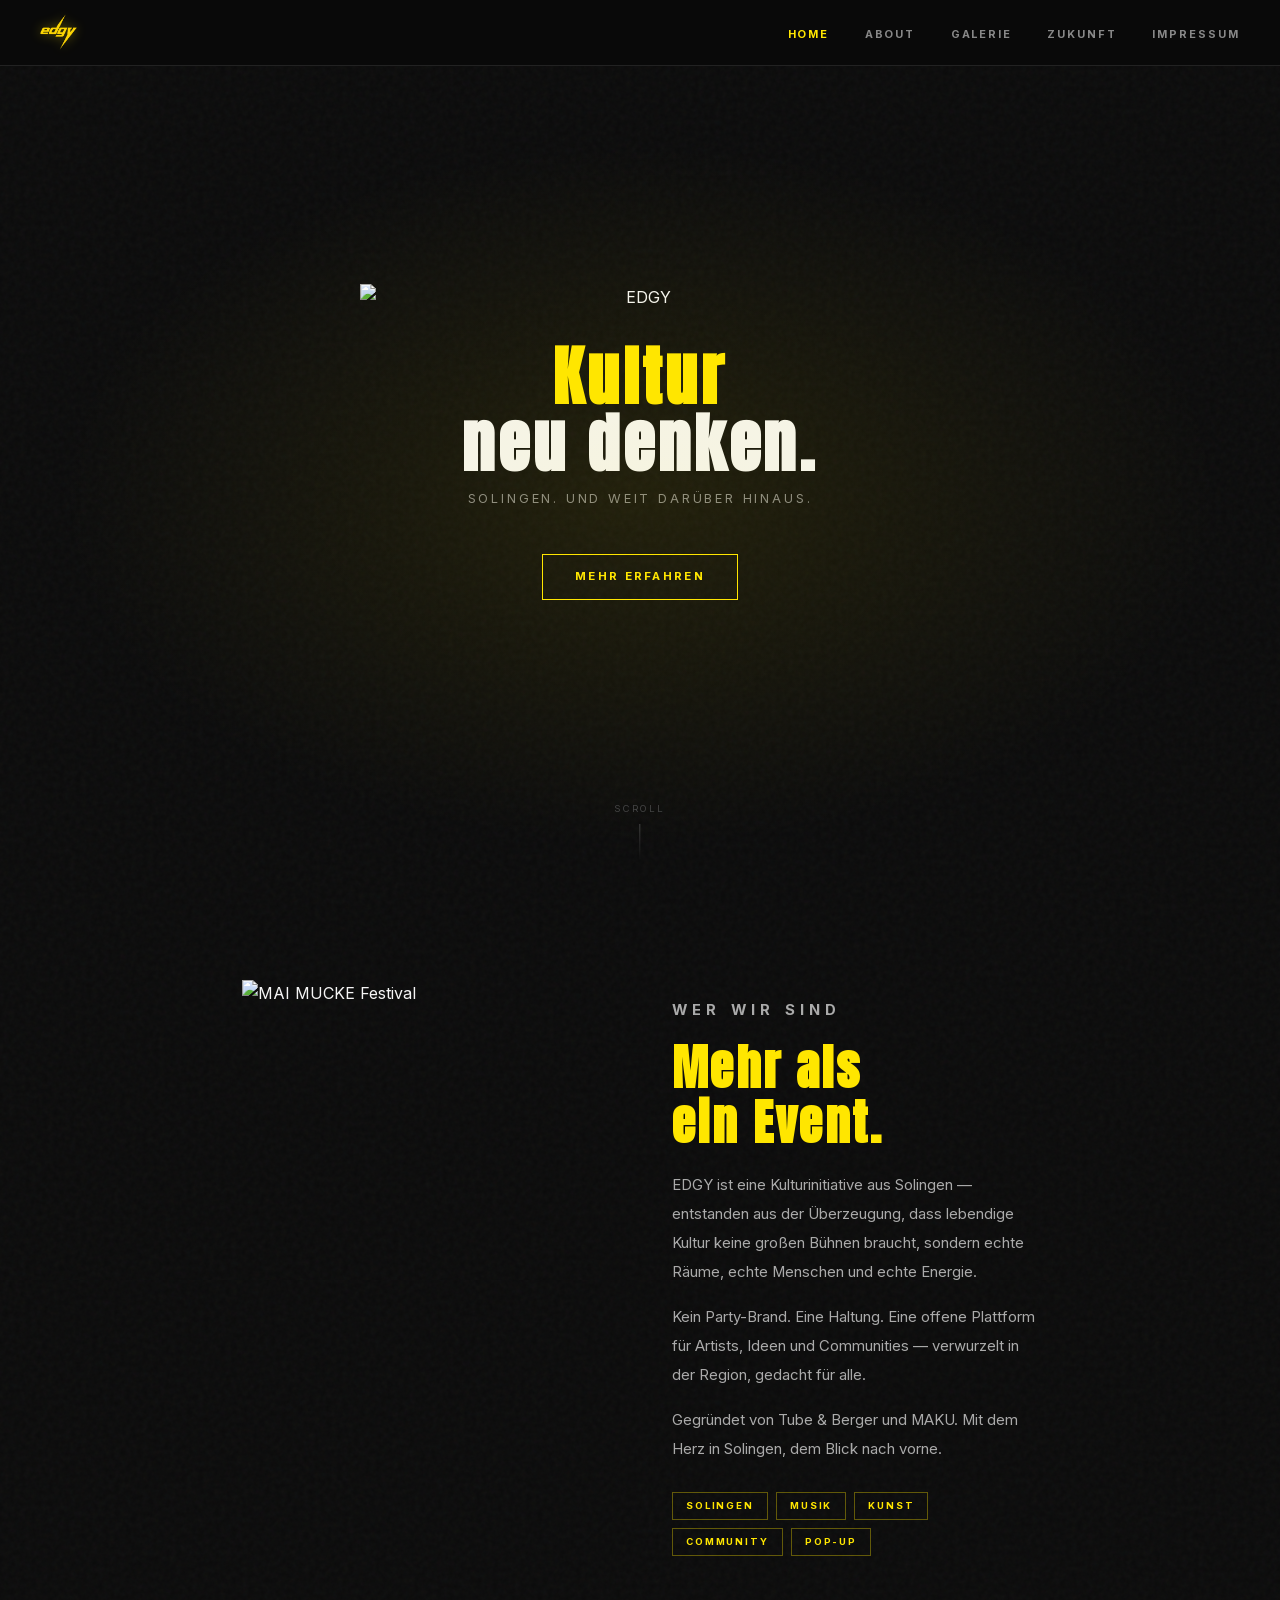
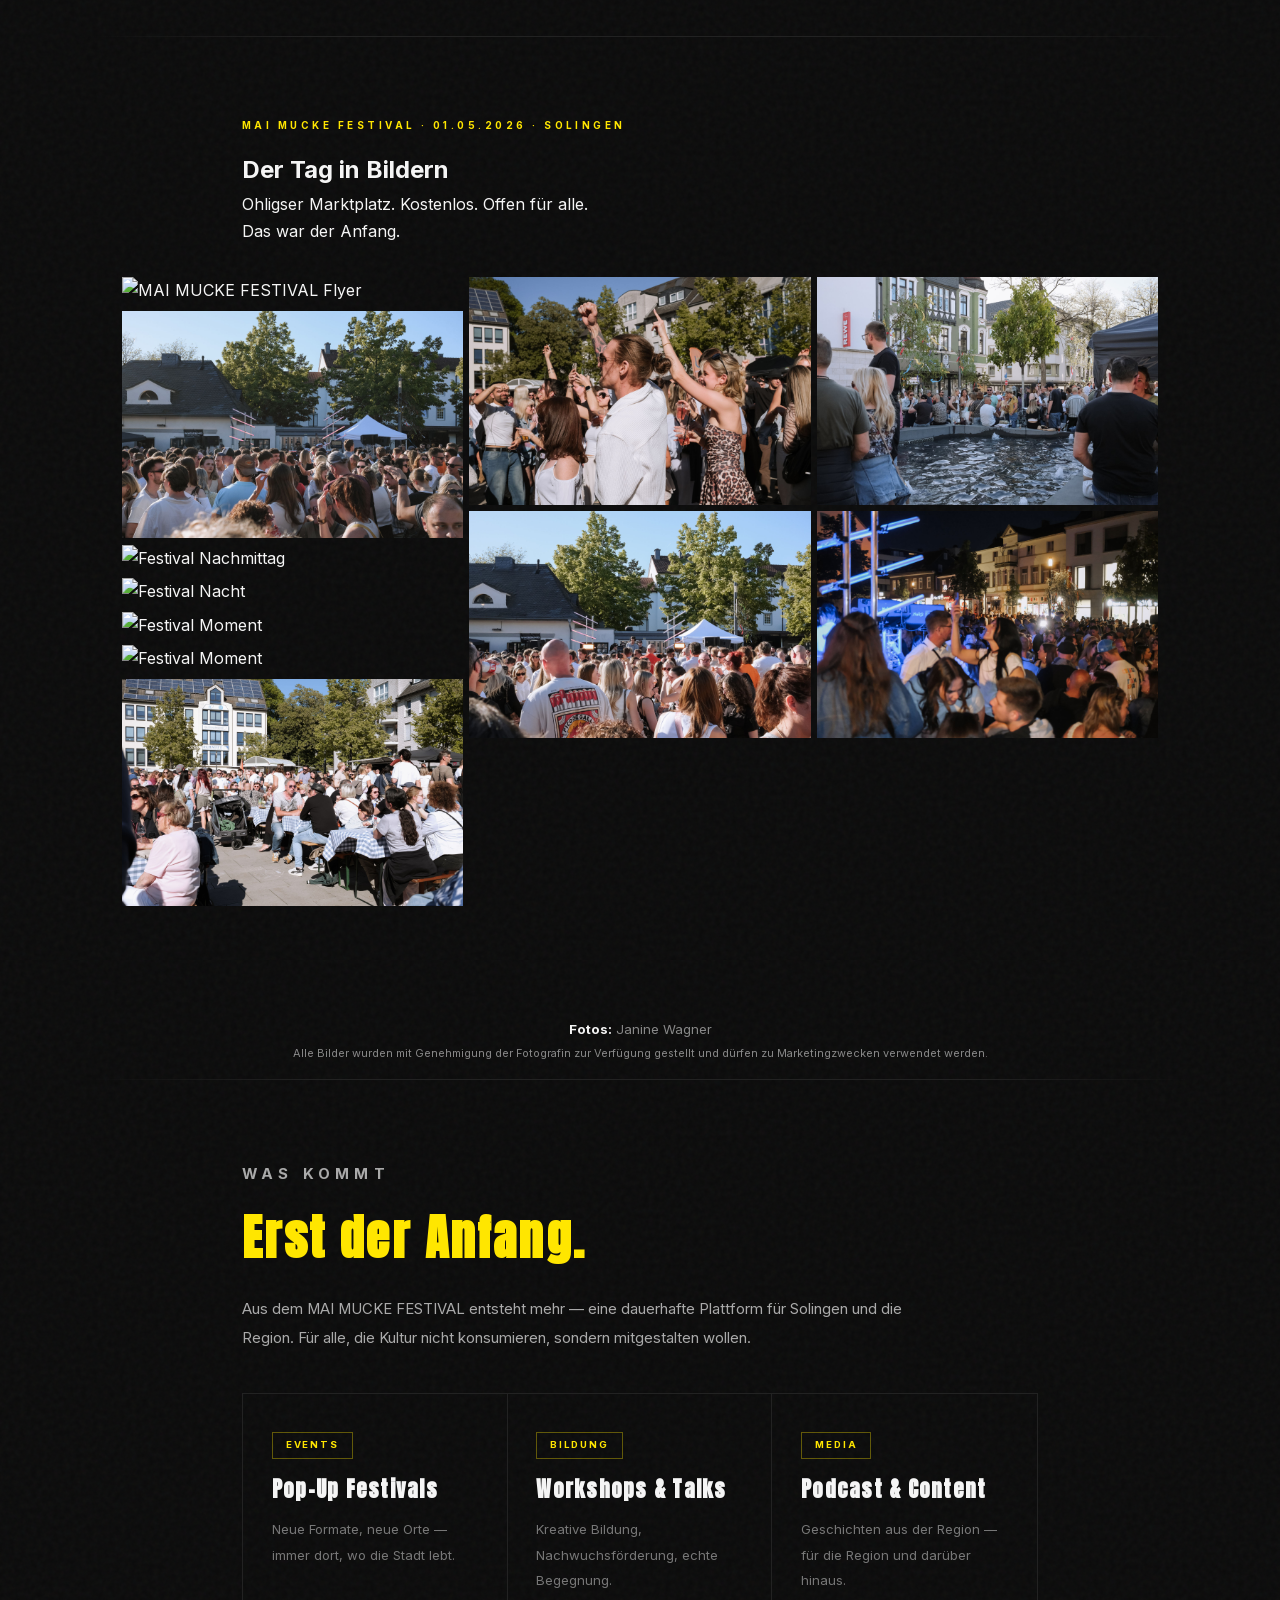
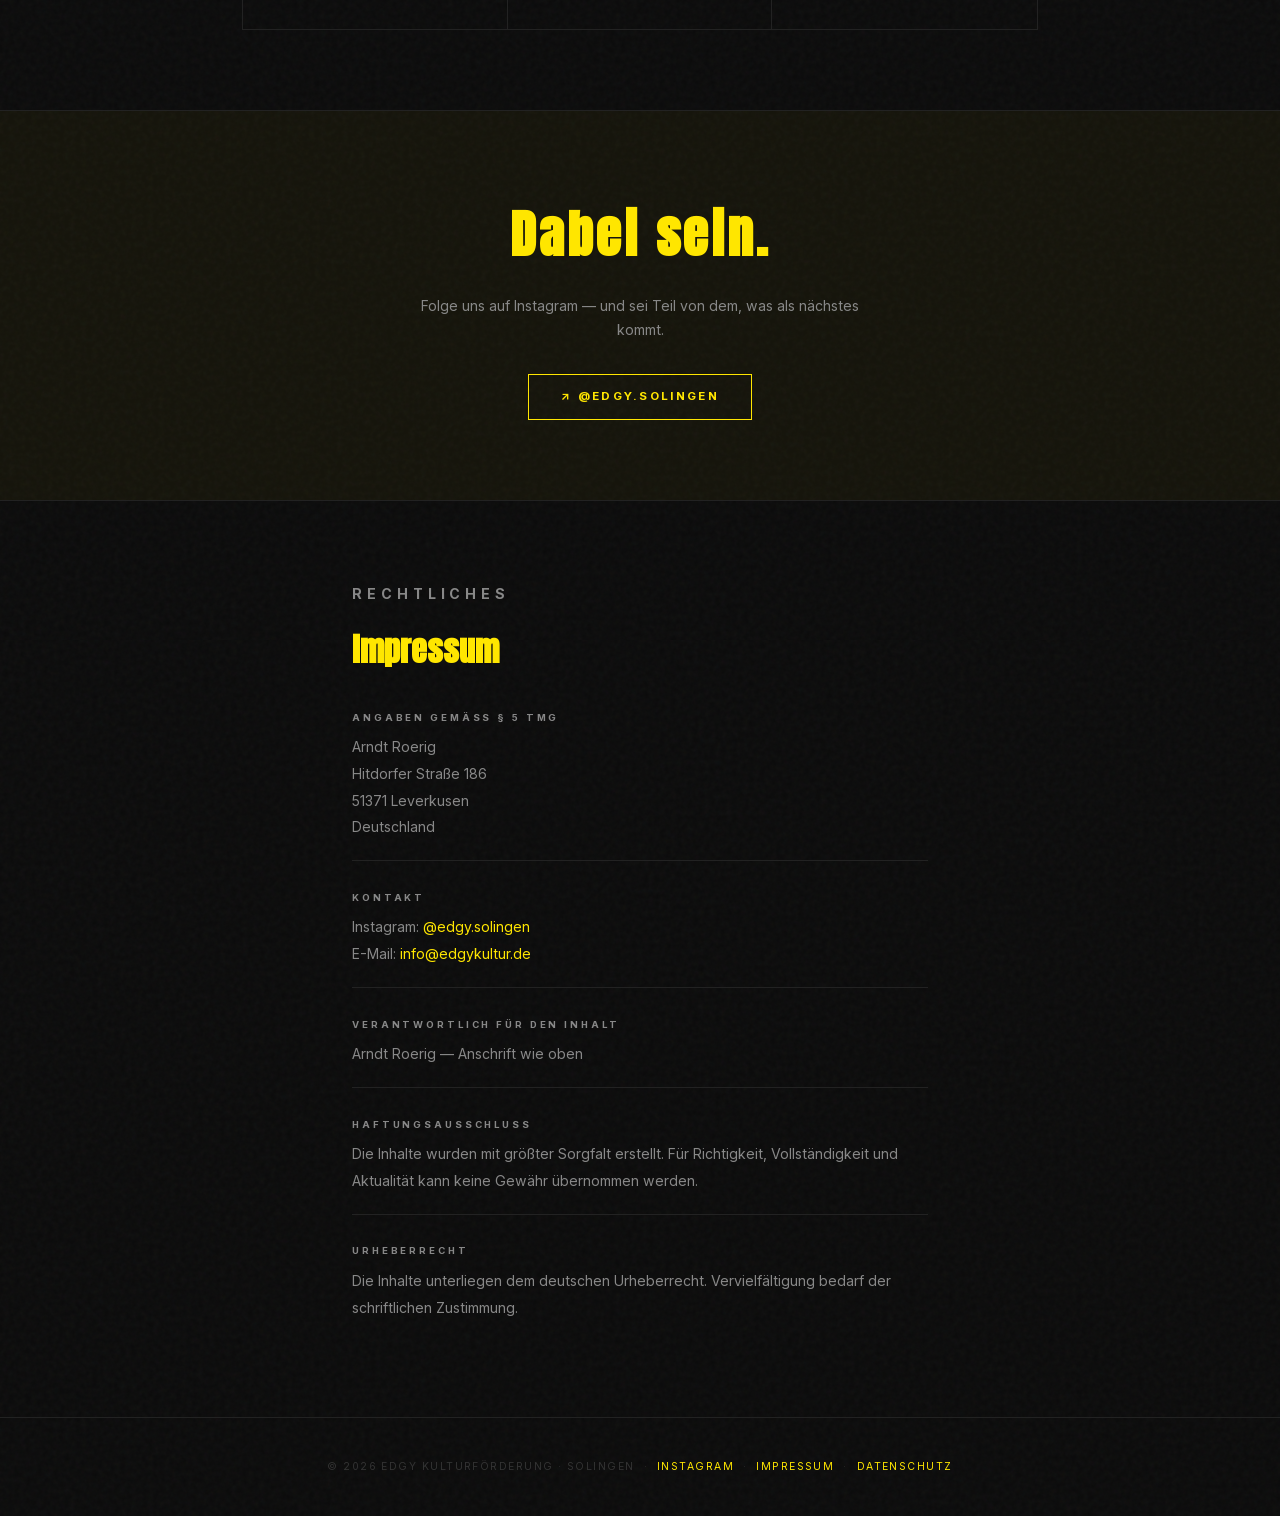
==== index.html @ 0d9eeac9 "Remove duplicate night photo from gallery Co-Authored-By: Claude Sonnet 4.6 <noreply@anthropic.com>" ====
<!DOCTYPE html>
<html lang="de">
<head>
    <meta charset="UTF-8">
    <meta name="viewport" content="width=device-width, initial-scale=1.0">
    <title>EDGY — Kulturförderung Solingen</title>
    <meta property="og:title" content="EDGY — Kulturförderung Solingen">
    <meta property="og:description" content="Eine Kulturinitiative aus Solingen. Musik, Kunst, Community. Gegründet von Tube & Berger und MAKU.">
    <meta property="og:image" content="https://edgykultur.de/img/mm_flyer.png?v=3">
    <meta property="og:image:width" content="1080">
    <meta property="og:image:height" content="1440">
    <meta property="og:url" content="https://edgykultur.de">
    <meta property="og:type" content="website">
    <meta name="twitter:card" content="summary_large_image">
    <meta name="twitter:image" content="https://edgykultur.de/img/mm_flyer.png?v=3">
    <link rel="stylesheet" href="style.css">
    <style>
        /* ─── ONE-PAGE OVERRIDES ─── */
        html { scroll-behavior: smooth; }

        /* Active nav highlight on scroll */
        .nav-links a.active { color: var(--yellow); }

        /* ─── HERO ─── */
        .hero {
            min-height: 100vh;
            display: flex;
            flex-direction: column;
            align-items: center;
            justify-content: center;
            text-align: center;
            padding: 5rem 2rem 6rem;
            position: relative;
            overflow: hidden;
        }
        .hero::before {
            content: '';
            position: absolute;
            inset: 0;
            background: radial-gradient(ellipse 70% 60% at 50% 55%, rgba(255,230,0,0.09) 0%, transparent 65%);
            pointer-events: none;
        }
        .hero-logo {
            width: min(560px, 88vw);
            height: auto;
            display: block;
            margin: 0 auto 2rem;
        }
        .hero-tagline {
            font-family: 'Anton', sans-serif;
            font-size: clamp(2rem, 5.5vw, 4rem);
            letter-spacing: .06em;
            line-height: 1.05;
            color: var(--white);
            margin-bottom: 0.6rem;
        }
        .hero-tagline span { color: var(--yellow); }
        .hero-sub {
            font-size: 0.8rem;
            letter-spacing: .22em;
            text-transform: uppercase;
            color: var(--gray);
            margin-bottom: 2.8rem;
        }
        .hero-scroll {
            position: absolute;
            bottom: 2.5rem;
            left: 50%;
            transform: translateX(-50%);
            display: flex;
            flex-direction: column;
            align-items: center;
            gap: 0.4rem;
            font-size: 0.6rem;
            letter-spacing: .25em;
            text-transform: uppercase;
            color: #444;
            text-decoration: none;
        }
        .hero-scroll::after {
            content: '';
            display: block;
            width: 1px;
            height: 36px;
            background: linear-gradient(to bottom, #444, transparent);
            animation: scrollline 2s ease-in-out infinite;
        }
        @keyframes scrollline {
            0%, 100% { opacity: 0.3; transform: scaleY(1); }
            50% { opacity: 1; transform: scaleY(1.15); }
        }

        /* ─── ABOUT ─── */
        .about-grid {
            display: grid;
            grid-template-columns: 1fr 1fr;
            gap: 4rem;
            align-items: start;
        }
        .about-img {
            width: 100%;
            aspect-ratio: 4/5;
            object-fit: cover;
            display: block;
        }
        .about-text { padding-top: 1rem; }
        .about-text h2 { margin-bottom: 1.2rem; }
        .about-text p { margin-bottom: 1rem; }
        .tag-row {
            display: flex;
            flex-wrap: wrap;
            gap: 0.5rem;
            margin-top: 1.8rem;
        }
        .tag {
            font-size: 0.6rem;
            font-weight: 700;
            letter-spacing: .2em;
            text-transform: uppercase;
            color: var(--yellow);
            border: 1px solid rgba(255,230,0,0.35);
            padding: 0.3rem 0.8rem;
        }

        /* ─── GALLERY ─── */
        #galerie { padding-top: 1rem; }
        .gallery-intro {
            max-width: 860px;
            margin: 0 auto;
            padding: 4rem 2rem 2rem;
        }
        .gallery-grid {
            columns: 3;
            column-gap: 0.4rem;
            padding: 0 2rem 5rem;
            max-width: 1100px;
            margin: 0 auto;
        }
        .gallery-grid img {
            width: 100%;
            display: block;
            margin-bottom: 0.4rem;
            break-inside: avoid;
            transition: opacity .3s;
        }
        .gallery-grid img:hover { opacity: 0.82; }
        .gallery-credit {
            text-align: center;
            padding: 2rem 2rem 1rem;
            max-width: 1100px;
            margin: 0 auto;
            font-size: 0.82rem;
            color: #888;
        }
        .gallery-credit strong { color: var(--white); }

        /* ─── ZUKUNFT ─── */
        .future-grid {
            display: grid;
            grid-template-columns: repeat(3, 1fr);
            gap: 0;
            border: 1px solid var(--divider);
            margin-top: 2.5rem;
        }
        .future-card {
            padding: 2.2rem 1.8rem;
            border-right: 1px solid var(--divider);
        }
        .future-card:last-child { border-right: none; }
        .future-card .tag { margin-bottom: 0.8rem; display: inline-block; }
        .future-card h3 {
            font-family: 'Anton', sans-serif;
            font-size: 1.3rem;
            letter-spacing: .06em;
            color: var(--white);
            margin-bottom: 0.6rem;
        }
        .future-card p { font-size: 0.82rem; color: #777; margin: 0; }

        /* ─── CTA STRIP ─── */
        .cta-strip {
            text-align: center;
            padding: 5rem 2rem;
            background: rgba(255,230,0,0.04);
            border-top: 1px solid var(--divider);
            border-bottom: 1px solid var(--divider);
        }
        .cta-strip h2 {
            font-family: 'Anton', sans-serif;
            font-size: clamp(1.8rem, 4vw, 3.2rem);
            color: var(--yellow);
            letter-spacing: .06em;
            margin-bottom: 1rem;
        }
        .cta-strip p {
            font-size: 0.88rem;
            color: var(--gray);
            margin-bottom: 2rem;
            max-width: 480px;
            margin-left: auto;
            margin-right: auto;
        }

        /* ─── IMPRESSUM SECTION ─── */
        #impressum { scroll-margin-top: 70px; }
        .impressum-inner {
            max-width: 640px;
            margin: 0 auto;
            padding: 5rem 2rem 6rem;
        }
        .impressum-inner h2 {
            font-family: 'Anton', sans-serif;
            font-size: 2rem;
            color: var(--yellow);
            margin-bottom: 2rem;
        }
        .impressum-inner h3 {
            font-size: 0.6rem;
            font-weight: 700;
            letter-spacing: .3em;
            text-transform: uppercase;
            color: var(--gray);
            margin-top: 1.8rem;
            margin-bottom: 0.5rem;
        }
        .impressum-inner p,
        .impressum-inner address {
            font-size: 0.88rem;
            color: #888;
            line-height: 1.9;
            font-style: normal;
        }
        .impressum-inner a { color: var(--yellow); text-decoration: none; }
        .impressum-inner hr { border: none; border-top: 1px solid var(--divider); margin: 1.2rem 0; }

        /* ─── RESPONSIVE ─── */
        @media (max-width: 768px) {
            .about-grid { grid-template-columns: 1fr; gap: 2rem; }
            .about-img { aspect-ratio: 16/9; }
            .future-grid { grid-template-columns: 1fr; }
            .future-card { border-right: none; border-bottom: 1px solid var(--divider); }
            .future-card:last-child { border-bottom: none; }
            .gallery-grid { columns: 2; padding: 0 1.2rem 3rem; }
        }
        @media (max-width: 480px) {
            .gallery-grid { columns: 1; }
            .hero-tagline { font-size: 1.9rem; }
        }

        /* scroll-margin for anchors below fixed nav */
        #home, #about, #galerie, #zukunft { scroll-margin-top: 70px; }
    </style>
</head>
<body>

<!-- ─── NAV ─── -->
<nav>
    <a href="#home" class="nav-logo">
        <img src="img/edgy_nav_logo.png" alt="EDGY">
    </a>
    <ul class="nav-links">
        <li><a href="#home" class="active">Home</a></li>
        <li><a href="#about">About</a></li>
        <li><a href="#galerie">Galerie</a></li>
        <li><a href="#zukunft">Zukunft</a></li>
        <li><a href="#impressum">Impressum</a></li>
    </ul>
</nav>

<!-- ─── HOME ─── -->
<section id="home" class="hero">
    <img src="img/edgyheaderlogo.png" alt="EDGY" class="hero-logo">
    <h1 class="hero-tagline"><span>Kultur</span><br>neu denken.</h1>
    <p class="hero-sub">Solingen. Und weit darüber hinaus.</p>
    <a href="#about" class="btn">Mehr erfahren</a>
    <a href="#about" class="hero-scroll">Scroll</a>
</section>

<!-- ─── ABOUT ─── -->
<section id="about">
    <div class="section">
        <div class="about-grid">
            <img src="img/mm_dj_stage.jpg" alt="MAI MUCKE Festival" class="about-img">
            <div class="about-text">
                <p class="section-label">Wer wir sind</p>
                <h2>Mehr als<br>ein Event.</h2>
                <p>EDGY ist eine Kulturinitiative aus Solingen — entstanden aus der Überzeugung, dass lebendige Kultur keine großen Bühnen braucht, sondern echte Räume, echte Menschen und echte Energie.</p>
                <p>Kein Party-Brand. Eine Haltung. Eine offene Plattform für Artists, Ideen und Communities — verwurzelt in der Region, gedacht für alle.</p>
                <p>Gegründet von Tube &amp; Berger und MAKU. Mit dem Herz in Solingen, dem Blick nach vorne.</p>
                <div class="tag-row">
                    <span class="tag">Solingen</span>
                    <span class="tag">Musik</span>
                    <span class="tag">Kunst</span>
                    <span class="tag">Community</span>
                    <span class="tag">Pop-Up</span>
                </div>
            </div>
        </div>
    </div>
</section>

<div class="divider"></div>

<!-- ─── GALERIE ─── -->
<section id="galerie">
    <div class="gallery-intro">
        <p class="section-label">MAI MUCKE FESTIVAL · 01.05.2026 · Solingen</p>
        <h2>Der Tag in Bildern</h2>
        <p>Ohligser Marktplatz. Kostenlos. Offen für alle.<br>Das war der Anfang.</p>
    </div>

    <div class="gallery-grid">
        <img src="img/mm_flyer.png?v=3" alt="MAI MUCKE FESTIVAL Flyer">
        <img src="img/mm_crowd_day1.png" alt="Crowd am Tag">
        <img src="img/mm_crowd_day2.jpg" alt="Festival Nachmittag">
        <img src="img/mm_crowd_night2.jpg" alt="Festival Nacht">
        <img src="img/mm_p5.jpg" alt="Festival Moment">
        <img src="img/mm_p6.jpg" alt="Festival Moment">
        <img src="img/mm_p7.jpg" alt="Festival Moment">
        <img src="img/mm_p8.jpg" alt="Festival Moment">
        <img src="img/mm_p9.jpg" alt="Festival Moment">
        <img src="img/mm_p10.jpg" alt="Festival Moment">
        <img src="img/mm_p12.jpg" alt="Festival Moment">
    </div>

    <div class="gallery-credit">
        <p><strong>Fotos:</strong> Janine Wagner<br>
        <small>Alle Bilder wurden mit Genehmigung der Fotografin zur Verfügung gestellt und dürfen zu Marketingzwecken verwendet werden.</small></p>
    </div>
</section>

<div class="divider"></div>

<!-- ─── ZUKUNFT ─── -->
<section id="zukunft">
    <div class="section">
        <p class="section-label">Was kommt</p>
        <h2>Erst der Anfang.</h2>
        <p>Aus dem MAI MUCKE FESTIVAL entsteht mehr — eine dauerhafte Plattform für Solingen und die Region. Für alle, die Kultur nicht konsumieren, sondern mitgestalten wollen.</p>

        <div class="future-grid">
            <div class="future-card">
                <span class="tag">Events</span>
                <h3>Pop-Up Festivals</h3>
                <p>Neue Formate, neue Orte — immer dort, wo die Stadt lebt.</p>
            </div>
            <div class="future-card">
                <span class="tag">Bildung</span>
                <h3>Workshops &amp; Talks</h3>
                <p>Kreative Bildung, Nachwuchsförderung, echte Begegnung.</p>
            </div>
            <div class="future-card">
                <span class="tag">Media</span>
                <h3>Podcast &amp; Content</h3>
                <p>Geschichten aus der Region — für die Region und darüber hinaus.</p>
            </div>
        </div>
    </div>
</section>

<!-- ─── CTA ─── -->
<div class="cta-strip">
    <h2>Dabei sein.</h2>
    <p>Folge uns auf Instagram — und sei Teil von dem, was als nächstes kommt.</p>
    <a href="https://www.instagram.com/edgy.solingen" target="_blank" rel="noopener" class="btn">↗ @edgy.solingen</a>
</div>

<!-- ─── IMPRESSUM ─── -->
<section id="impressum">
    <div class="impressum-inner">
        <p class="section-label">Rechtliches</p>
        <h2>Impressum</h2>

        <h3>Angaben gemäß § 5 TMG</h3>
        <address>Arndt Roerig<br>Hitdorfer Straße 186<br>51371 Leverkusen<br>Deutschland</address>
        <hr>
        <h3>Kontakt</h3>
        <p>Instagram: <a href="https://instagram.com/edgy.solingen" target="_blank" rel="noopener">@edgy.solingen</a><br>
        E-Mail: <a href="mailto:info@edgykultur.de">info@edgykultur.de</a></p>
        <hr>
        <h3>Verantwortlich für den Inhalt</h3>
        <p>Arndt Roerig — Anschrift wie oben</p>
        <hr>
        <h3>Haftungsausschluss</h3>
        <p>Die Inhalte wurden mit größter Sorgfalt erstellt. Für Richtigkeit, Vollständigkeit und Aktualität kann keine Gewähr übernommen werden.</p>
        <hr>
        <h3>Urheberrecht</h3>
        <p>Die Inhalte unterliegen dem deutschen Urheberrecht. Vervielfältigung bedarf der schriftlichen Zustimmung.</p>
    </div>
</section>

<!-- ─── FOOTER ─── -->
<footer>
    © 2026 EDGY Kulturförderung · Solingen &nbsp;·&nbsp;
    <a href="https://www.instagram.com/edgy.solingen" target="_blank" rel="noopener">Instagram</a>
    &nbsp;·&nbsp;
    <a href="#impressum">Impressum</a>
    &nbsp;·&nbsp;
    <a href="datenschutz.html">Datenschutz</a>
</footer>

<!-- ─── SCROLL SPY ─── -->
<script>
const sections = document.querySelectorAll('section[id]');
const navLinks = document.querySelectorAll('.nav-links a');
const observer = new IntersectionObserver(entries => {
    entries.forEach(e => {
        if (e.isIntersecting) {
            navLinks.forEach(a => a.classList.remove('active'));
            const link = document.querySelector(`.nav-links a[href="#${e.target.id}"]`);
            if (link) link.classList.add('active');
        }
    });
}, { threshold: 0.3 });
sections.forEach(s => observer.observe(s));
</script>

</body>
</html>
<!-- Deployed: Mon May  4 03:20:29 CEST 2026 -->
---- style.css ----
@font-face { font-family: 'Anton'; font-style: normal; font-weight: 400; font-display: swap; src: url('fonts/Anton-Regular.woff2') format('woff2'); }
@font-face { font-family: 'Inter'; font-style: normal; font-weight: 400 700; font-display: swap; src: url('fonts/Inter-Variable.woff2') format('woff2'); }

:root {
    --black: #0A0A0A;
    --yellow: #FFE600;
    --gray: #888;
    --divider: #222;
    --white: #F5F5F5;
}

* { margin: 0; padding: 0; box-sizing: border-box; }
html { scroll-behavior: smooth; }

body {
    background-color: var(--black);
    background-image:
        url("data:image/svg+xml,%3Csvg viewBox='0 0 256 256' xmlns='http://www.w3.org/2000/svg'%3E%3Cfilter id='noise'%3E%3CfeTurbulence type='fractalNoise' baseFrequency='0.9' numOctaves='4' stitchTiles='stitch'/%3E%3C/filter%3E%3Crect width='100%25' height='100%25' filter='url(%23noise)' opacity='0.04'/%3E%3C/svg%3E");
    color: var(--white);
    font-family: 'Inter', sans-serif;
    line-height: 1.7;
}

/* ─── NAV ─── */
nav {
    position: fixed;
    top: 0; width: 100%; z-index: 100;
    display: flex;
    justify-content: space-between;
    align-items: center;
    padding: 0.9rem 2.5rem;
    background: rgba(10,10,10,0.96);
    backdrop-filter: blur(20px);
    border-bottom: 1px solid var(--divider);
}

.nav-logo img {
    height: 36px;
    width: auto;
    display: block;
    filter: drop-shadow(0 0 6px rgba(255,230,0,0.4));
}

.nav-links {
    display: flex;
    gap: 2.2rem;
    list-style: none;
}

.nav-links a {
    font-size: 0.68rem;
    font-weight: 700;
    letter-spacing: .18em;
    text-transform: uppercase;
    color: var(--gray);
    text-decoration: none;
    transition: color .2s;
}
.nav-links a:hover,
.nav-links a.active { color: var(--yellow); }

/* ─── PAGE WRAPPER ─── */
main { padding-top: 70px; }

/* ─── HERO ─── */
.hero {
    min-height: 90vh;
    display: flex;
    flex-direction: column;
    align-items: center;
    justify-content: center;
    text-align: center;
    padding: 4rem 2rem 5rem;
    position: relative;
    overflow: hidden;
}

.hero::before {
    content: '';
    position: absolute;
    inset: 0;
    background: radial-gradient(ellipse 60% 50% at 50% 50%, rgba(255,230,0,0.07) 0%, transparent 70%);
    pointer-events: none;
}

.hero-logo {
    width: min(520px, 85vw);
    height: auto;
    display: block;
    margin: 0 auto 2.5rem;
}

.hero-tagline {
    font-family: 'Anton', sans-serif;
    font-size: clamp(2.2rem, 6vw, 4.5rem);
    letter-spacing: .04em;
    line-height: 1.05;
    color: var(--white);
    margin-bottom: 0.5rem;
}
.hero-tagline span { color: var(--yellow); }

.hero-sub {
    font-size: 0.85rem;
    letter-spacing: .2em;
    text-transform: uppercase;
    color: var(--gray);
    margin-bottom: 2.5rem;
}

.btn {
    display: inline-block;
    padding: 0.75rem 2rem;
    border: 1.5px solid var(--yellow);
    color: var(--yellow);
    font-size: 0.72rem;
    font-weight: 700;
    letter-spacing: .2em;
    text-transform: uppercase;
    text-decoration: none;
    transition: background .2s, color .2s;
}
.btn:hover { background: var(--yellow); color: var(--black); }

/* ─── PILLARS ─── */
.pillars {
    display: grid;
    grid-template-columns: repeat(3, 1fr);
    gap: 0;
    border-top: 1px solid var(--divider);
    border-bottom: 1px solid var(--divider);
    max-width: 900px;
    margin: 0 auto;
}
.pillar {
    padding: 2.5rem 2rem;
    border-right: 1px solid var(--divider);
    text-align: left;
}
.pillar:last-child { border-right: none; }
.pillar-num {
    font-size: 0.6rem;
    letter-spacing: .3em;
    color: var(--yellow);
    font-weight: 700;
    text-transform: uppercase;
    margin-bottom: 0.5rem;
}
.pillar h3 {
    font-family: 'Anton', sans-serif;
    font-size: 1.2rem;
    letter-spacing: .1em;
    color: var(--white);
}

/* ─── SECTION ─── */
.section {
    max-width: 860px;
    margin: 0 auto;
    padding: 5rem 2rem;
}

.section-label {
    font-size: 0.62rem;
    font-weight: 700;
    letter-spacing: .35em;
    text-transform: uppercase;
    color: var(--yellow);
    margin-bottom: 1rem;
}

.section h2 {
    font-family: 'Anton', sans-serif;
    font-size: clamp(1.8rem, 4vw, 3rem);
    letter-spacing: .05em;
    color: var(--yellow);
    line-height: 1.15;
    margin-bottom: 1.8rem;
}

.section p {
    font-size: 0.93rem;
    color: #aaa;
    line-height: 1.95;
    margin-bottom: 1.4rem;
    max-width: 680px;
}

/* ─── DIVIDER ─── */
.divider {
    height: 1px;
    background: linear-gradient(to right, transparent, var(--divider) 20%, var(--divider) 80%, transparent);
    max-width: 1100px;
    margin: 0 auto;
}

/* ─── GALLERY GRID ─── */
.gallery-grid {
    columns: 3;
    column-gap: 0.5rem;
    padding: 0 2rem 5rem;
    max-width: 1100px;
    margin: 0 auto;
}
.gallery-grid img {
    width: 100%;
    display: block;
    margin-bottom: 0.5rem;
    break-inside: avoid;
    transition: opacity .3s;
}
.gallery-grid img:hover { opacity: 0.85; }

/* ─── PARTNER LOGOS ─── */
.partners {
    display: flex;
    gap: 2rem;
    align-items: center;
    flex-wrap: wrap;
    margin-top: 2rem;
}

/* ─── FOOTER ─── */
footer {
    text-align: center;
    padding: 2.5rem 2rem;
    font-size: 0.65rem;
    color: #333;
    border-top: 1px solid var(--divider);
    letter-spacing: .14em;
    text-transform: uppercase;
}
footer a { color: var(--yellow); text-decoration: none; }

/* ─── IMPRESSUM ─── */
.impressum-wrap {
    max-width: 640px;
    margin: 0 auto;
    padding: 4rem 2rem 6rem;
}
.impressum-wrap h2 {
    font-family: 'Anton', sans-serif;
    font-size: 2rem;
    color: var(--yellow);
    margin-bottom: 2rem;
}
.impressum-wrap h3 {
    font-size: 0.62rem;
    font-weight: 700;
    letter-spacing: .3em;
    text-transform: uppercase;
    color: var(--gray);
    margin-top: 2rem;
    margin-bottom: 0.6rem;
}
.impressum-wrap p, .impressum-wrap address {
    font-size: 0.9rem;
    color: #999;
    line-height: 1.9;
    font-style: normal;
}
.impressum-wrap a { color: var(--yellow); text-decoration: none; }
hr { border: none; border-top: 1px solid var(--divider); margin: 1.5rem 0; }

/* ─── RESPONSIVE ─── */
@media (max-width: 768px) {
    nav { padding: 0.85rem 1.5rem; }
    .nav-links { gap: 1.2rem; }
    .nav-links a { font-size: 0.62rem; letter-spacing: .1em; }
    .nav-logo img { height: 28px; }

    .hero { min-height: 80vh; padding: 3rem 1.5rem 4rem; }
    .hero-logo { width: min(300px, 80vw); }

    .pillars { grid-template-columns: 1fr; }
    .pillar { border-right: none; border-bottom: 1px solid var(--divider); padding: 1.8rem 1.5rem; }
    .pillar:last-child { border-bottom: none; }

    .section { padding: 3.5rem 1.5rem; }

    .gallery-grid { columns: 2; padding: 0 1.5rem 3rem; }
}

@media (max-width: 480px) {
    .nav-links { gap: 0.8rem; }
    .hero-tagline { font-size: 2rem; }
    .gallery-grid { columns: 1; }
}
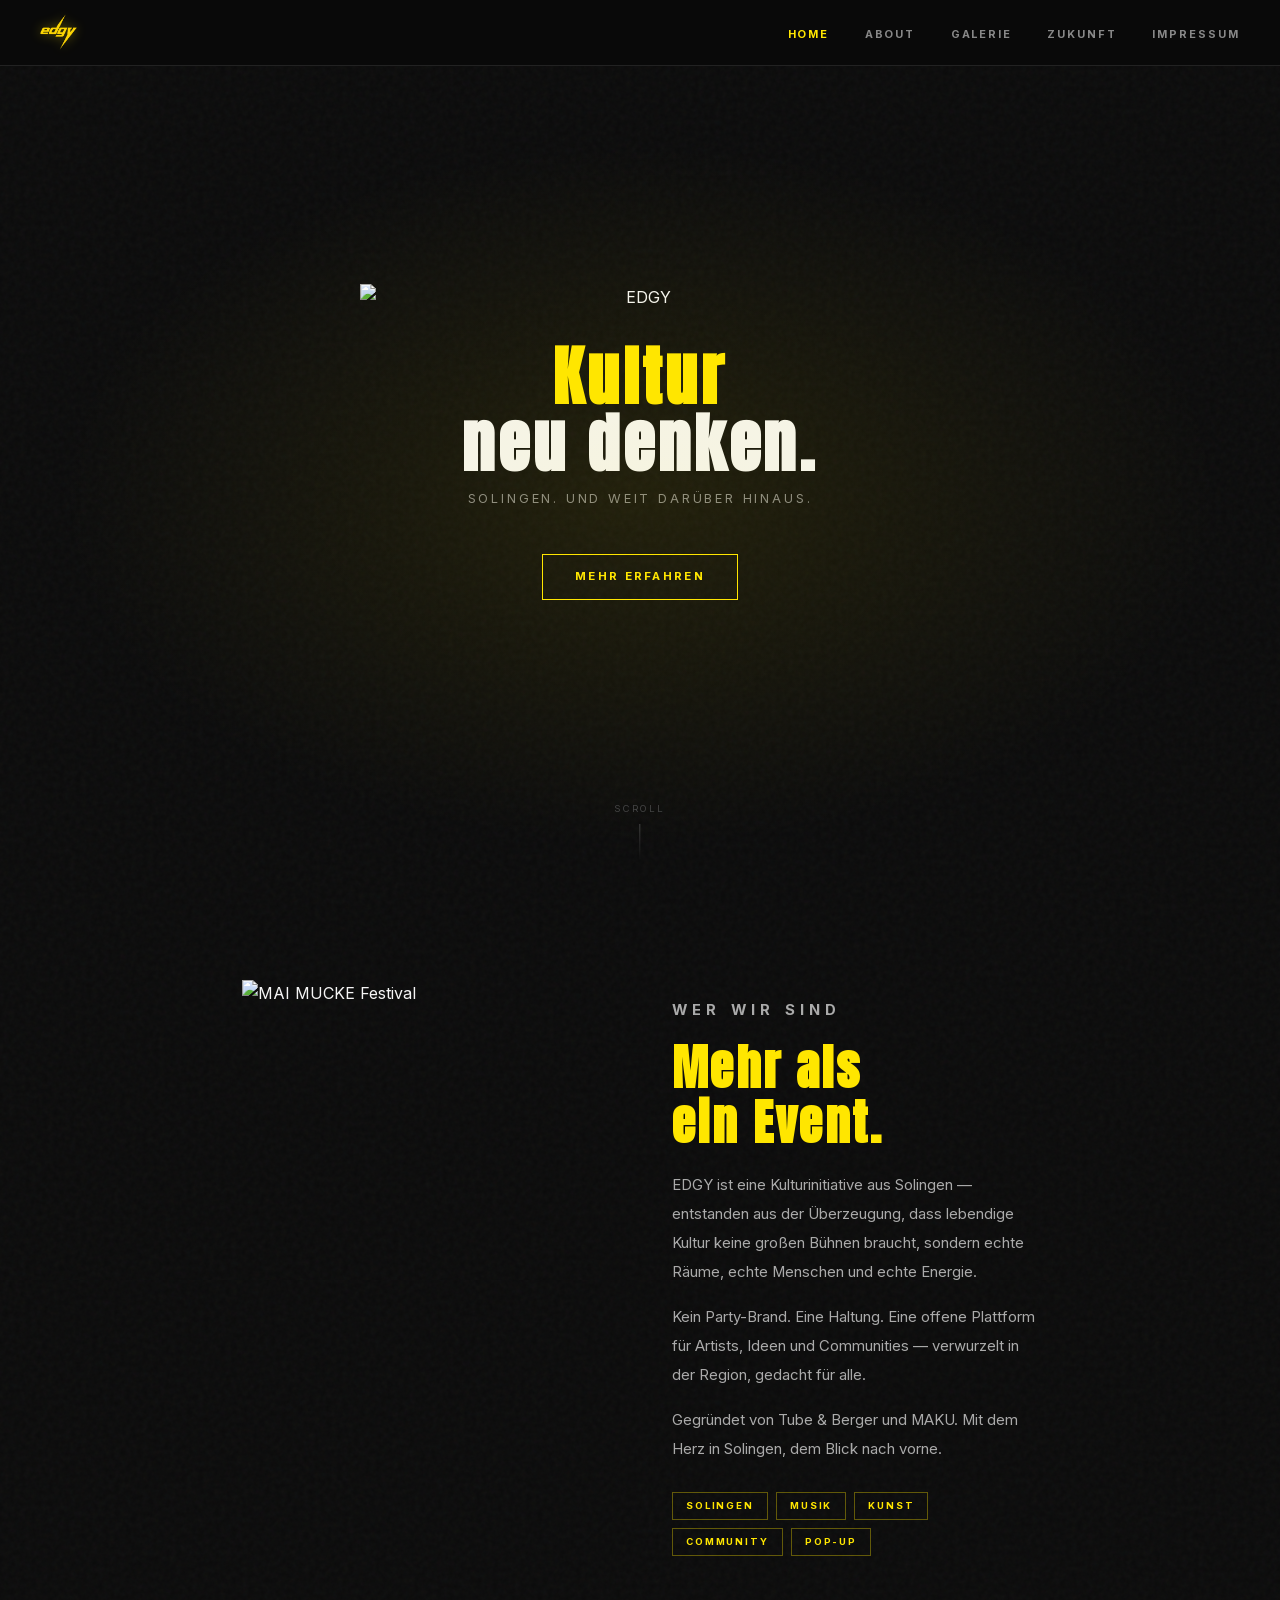
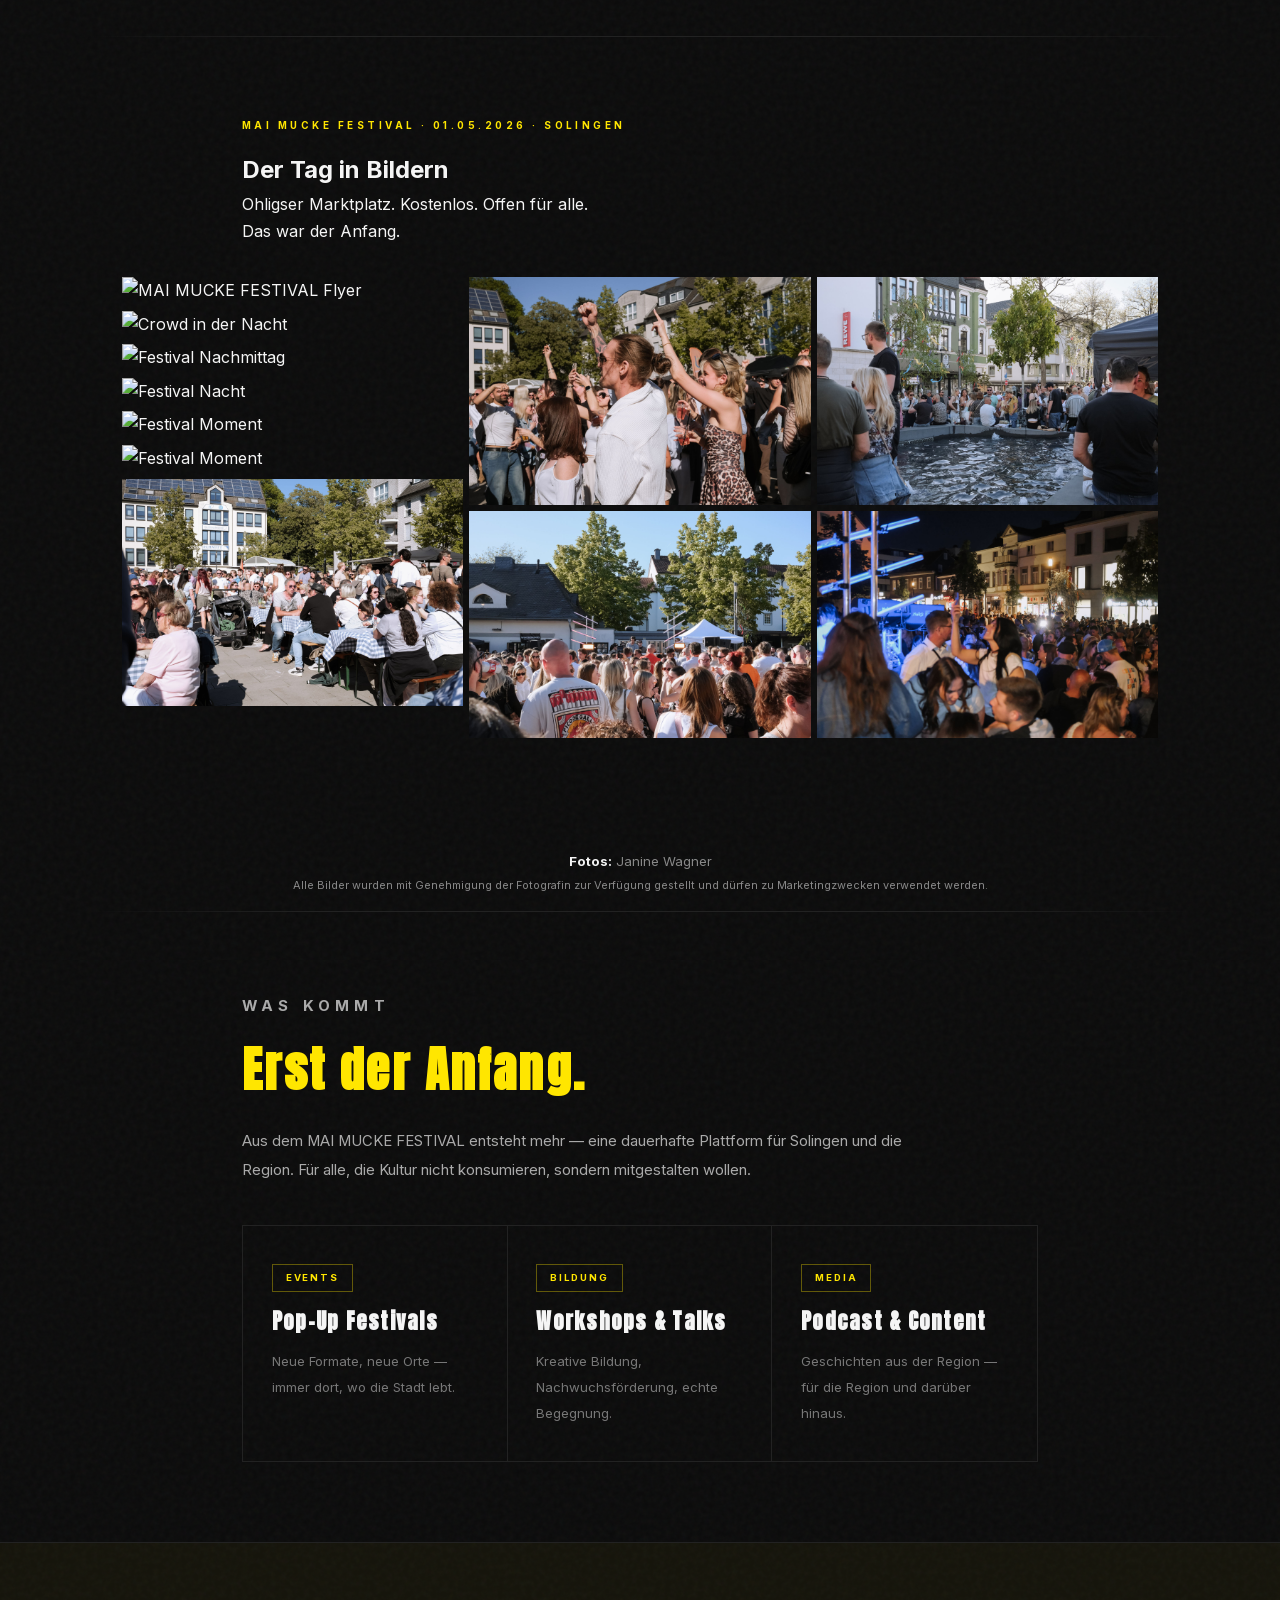
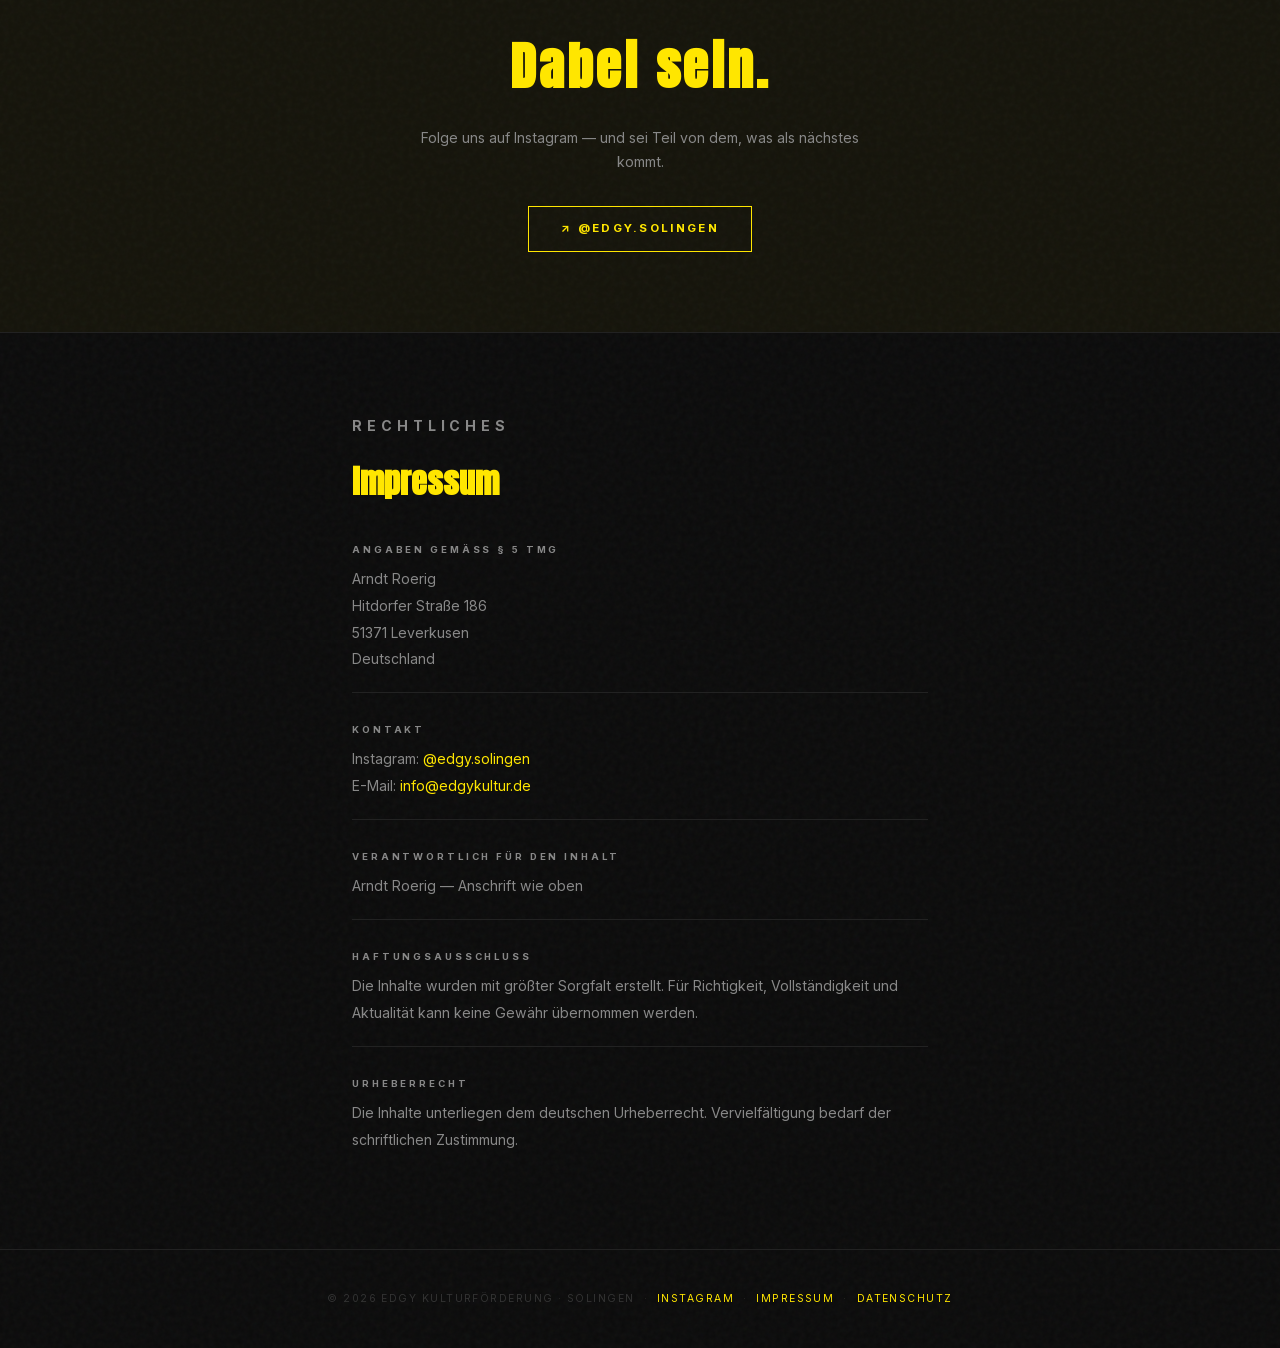
==== commit 5bf62ac4: "Fix gallery: remove duplicate blue LED night photo, restore correct image Co-Authored-By: Claude Son" ====
--- a/index.html
+++ b/index.html
@@ -311,7 +311,7 @@
 
     <div class="gallery-grid">
         <img src="img/mm_flyer.png?v=3" alt="MAI MUCKE FESTIVAL Flyer">
-        <img src="img/mm_crowd_day1.png" alt="Crowd am Tag">
+        <img src="img/mm_crowd_night1.jpg" alt="Crowd in der Nacht">
         <img src="img/mm_crowd_day2.jpg" alt="Festival Nachmittag">
         <img src="img/mm_crowd_night2.jpg" alt="Festival Nacht">
         <img src="img/mm_p5.jpg" alt="Festival Moment">
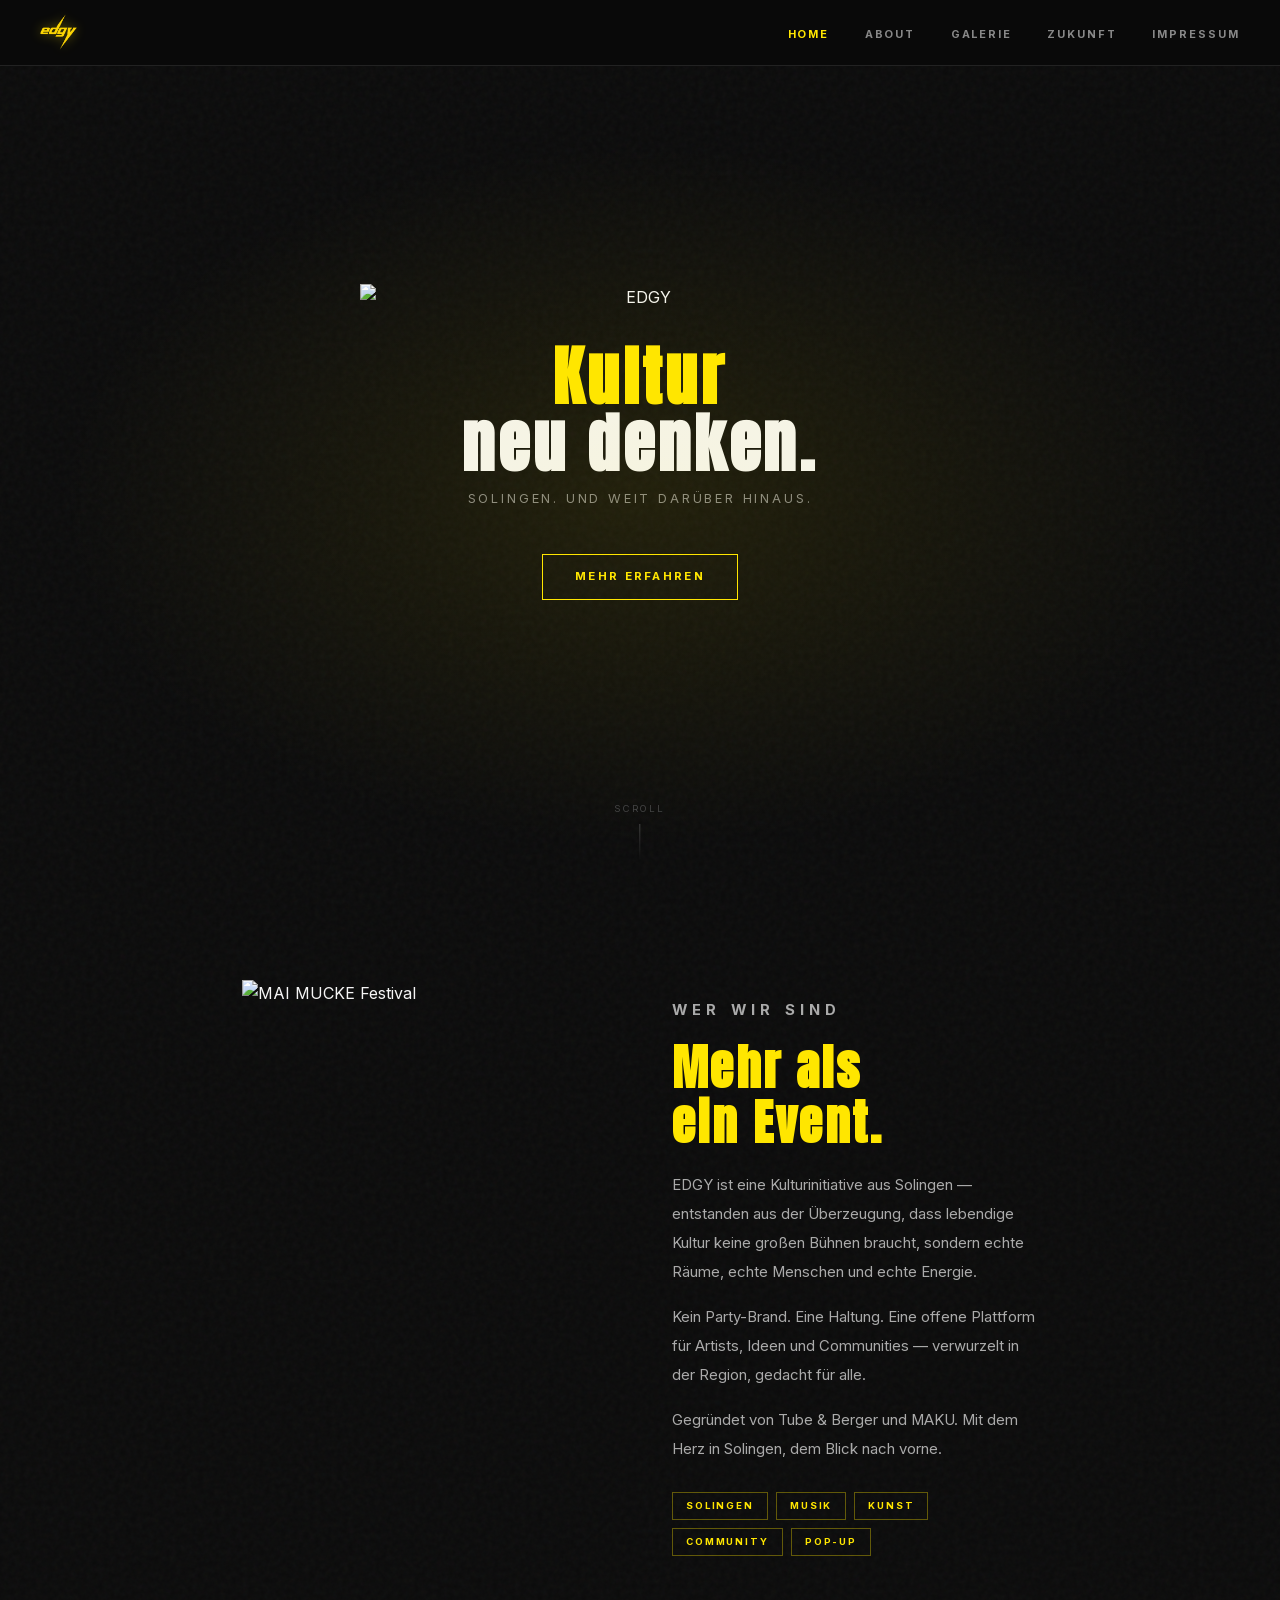
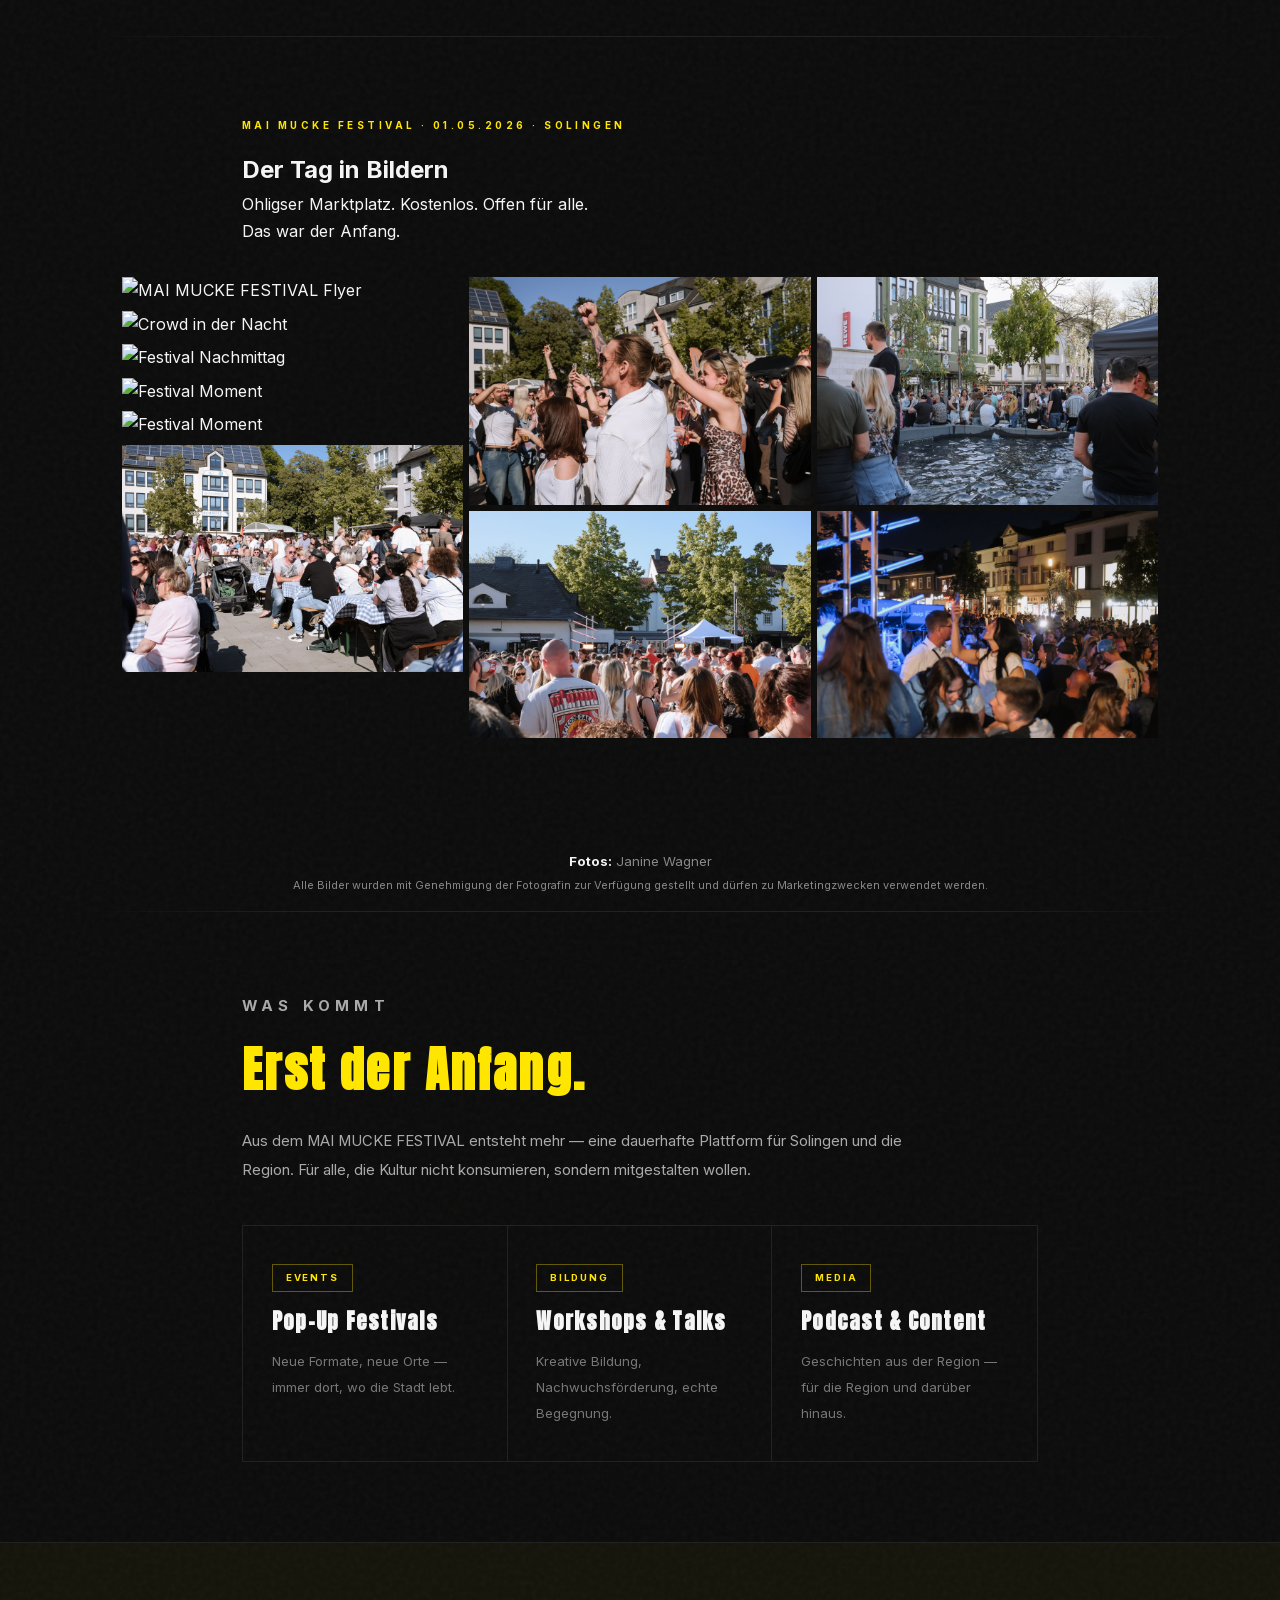
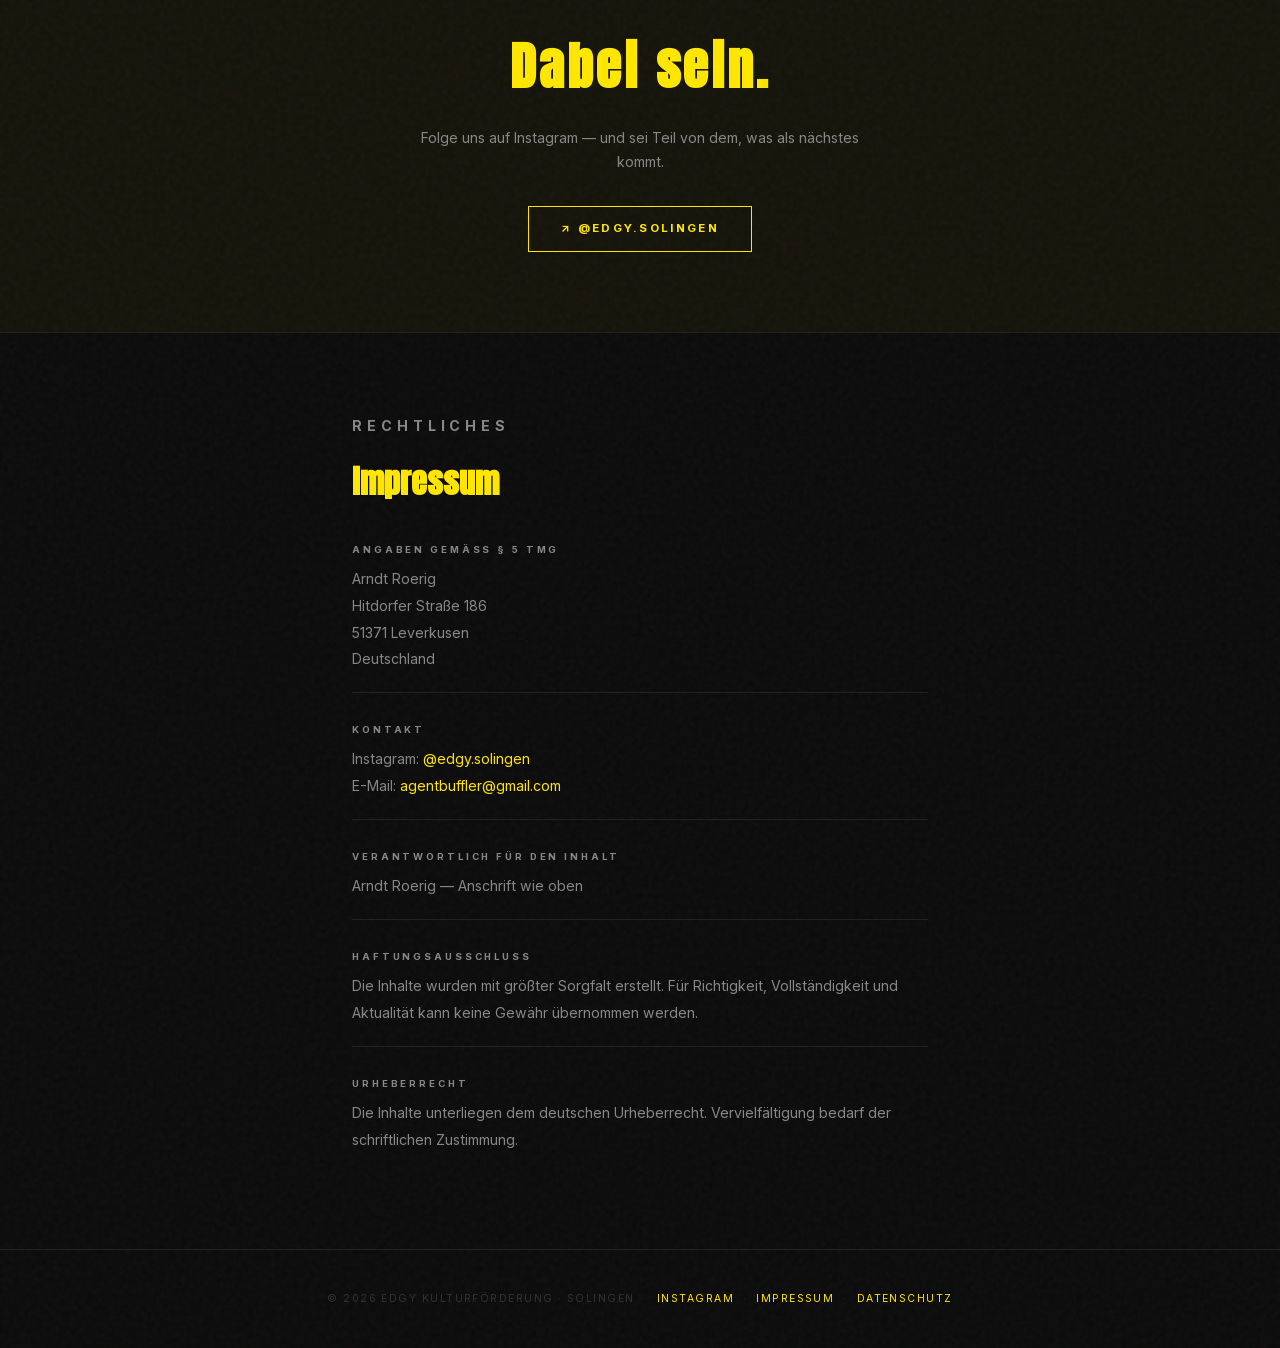
==== commit 157d9405: "Fix email to agentbuffler@gmail.com, remove duplicate night photo Co-Authored-By: Claude Sonnet 4.6 " ====
--- a/index.html
+++ b/index.html
@@ -313,7 +313,6 @@
         <img src="img/mm_flyer.png?v=3" alt="MAI MUCKE FESTIVAL Flyer">
         <img src="img/mm_crowd_night1.jpg" alt="Crowd in der Nacht">
         <img src="img/mm_crowd_day2.jpg" alt="Festival Nachmittag">
-        <img src="img/mm_crowd_night2.jpg" alt="Festival Nacht">
         <img src="img/mm_p5.jpg" alt="Festival Moment">
         <img src="img/mm_p6.jpg" alt="Festival Moment">
         <img src="img/mm_p7.jpg" alt="Festival Moment">
@@ -376,7 +375,7 @@
         <hr>
         <h3>Kontakt</h3>
         <p>Instagram: <a href="https://instagram.com/edgy.solingen" target="_blank" rel="noopener">@edgy.solingen</a><br>
-        E-Mail: <a href="mailto:info@edgykultur.de">info@edgykultur.de</a></p>
+        E-Mail: <a href="mailto:agentbuffler@gmail.com">agentbuffler@gmail.com</a></p>
         <hr>
         <h3>Verantwortlich für den Inhalt</h3>
         <p>Arndt Roerig — Anschrift wie oben</p>
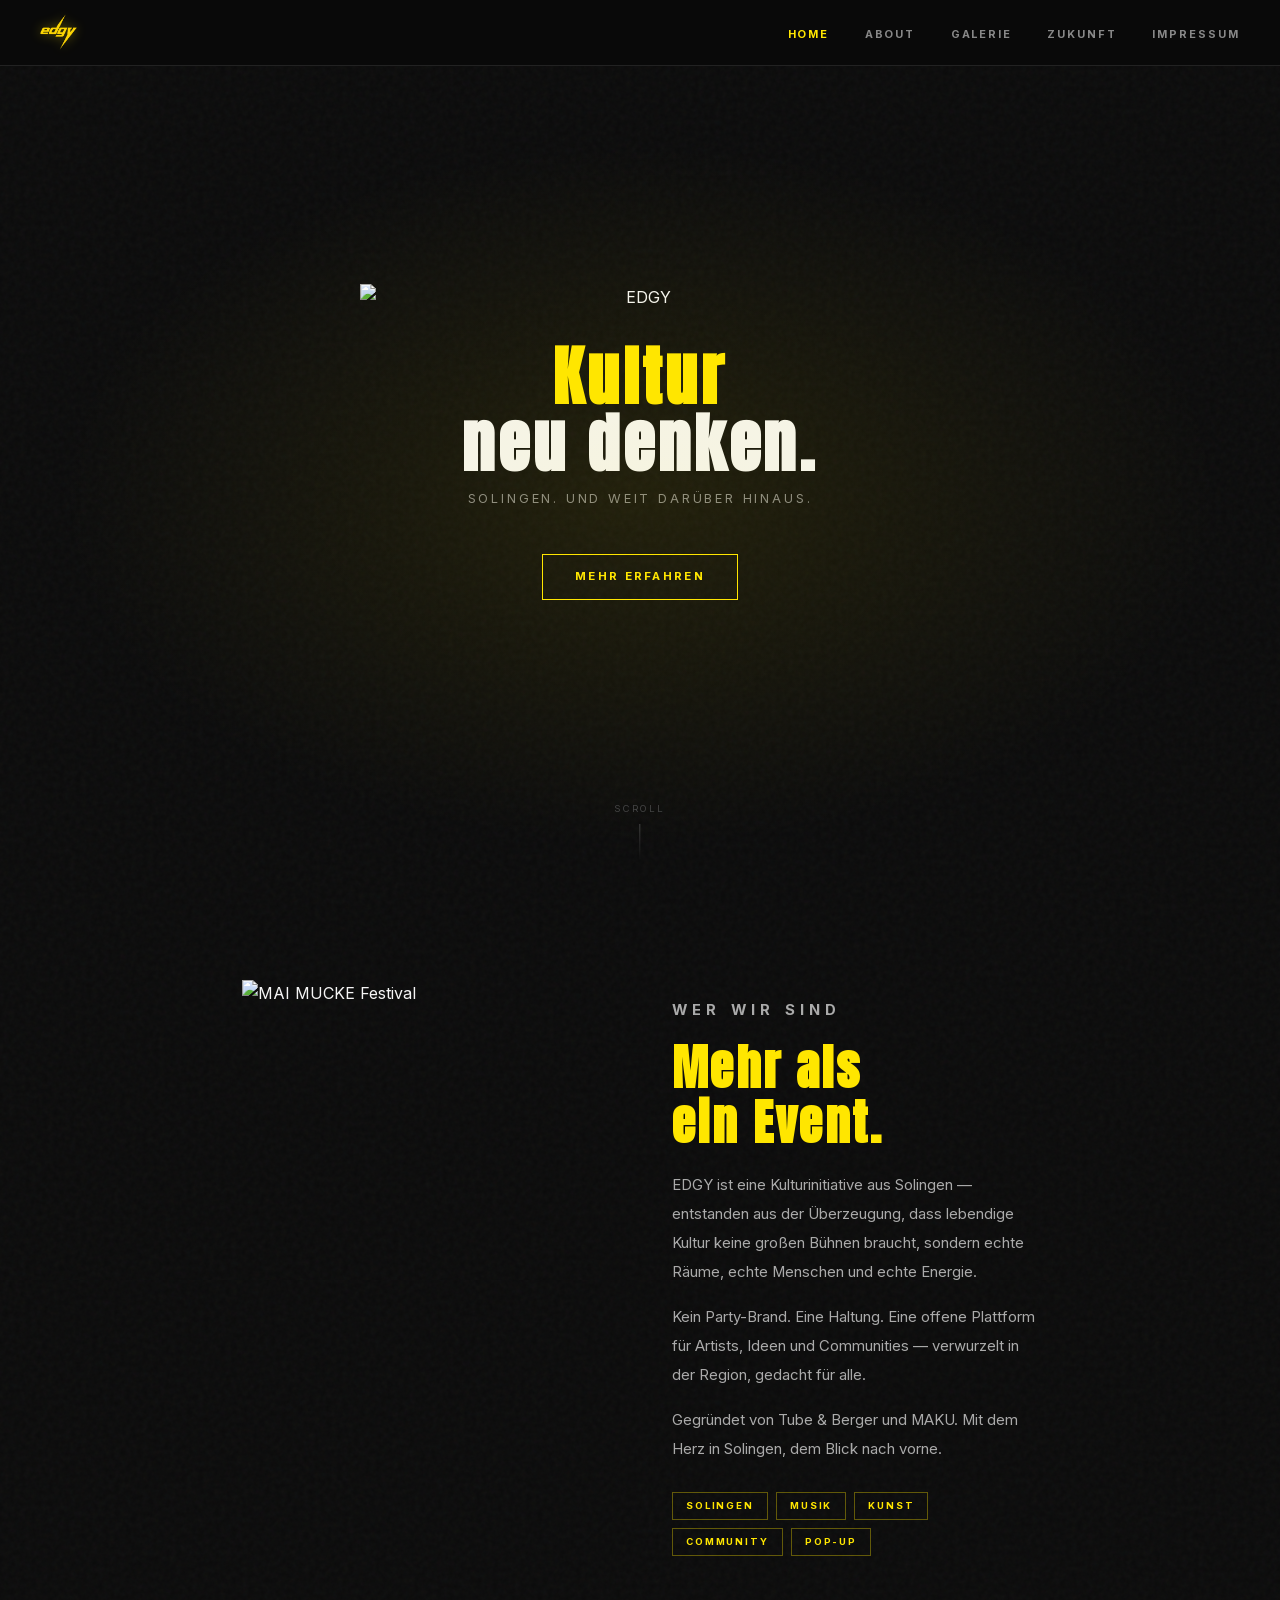
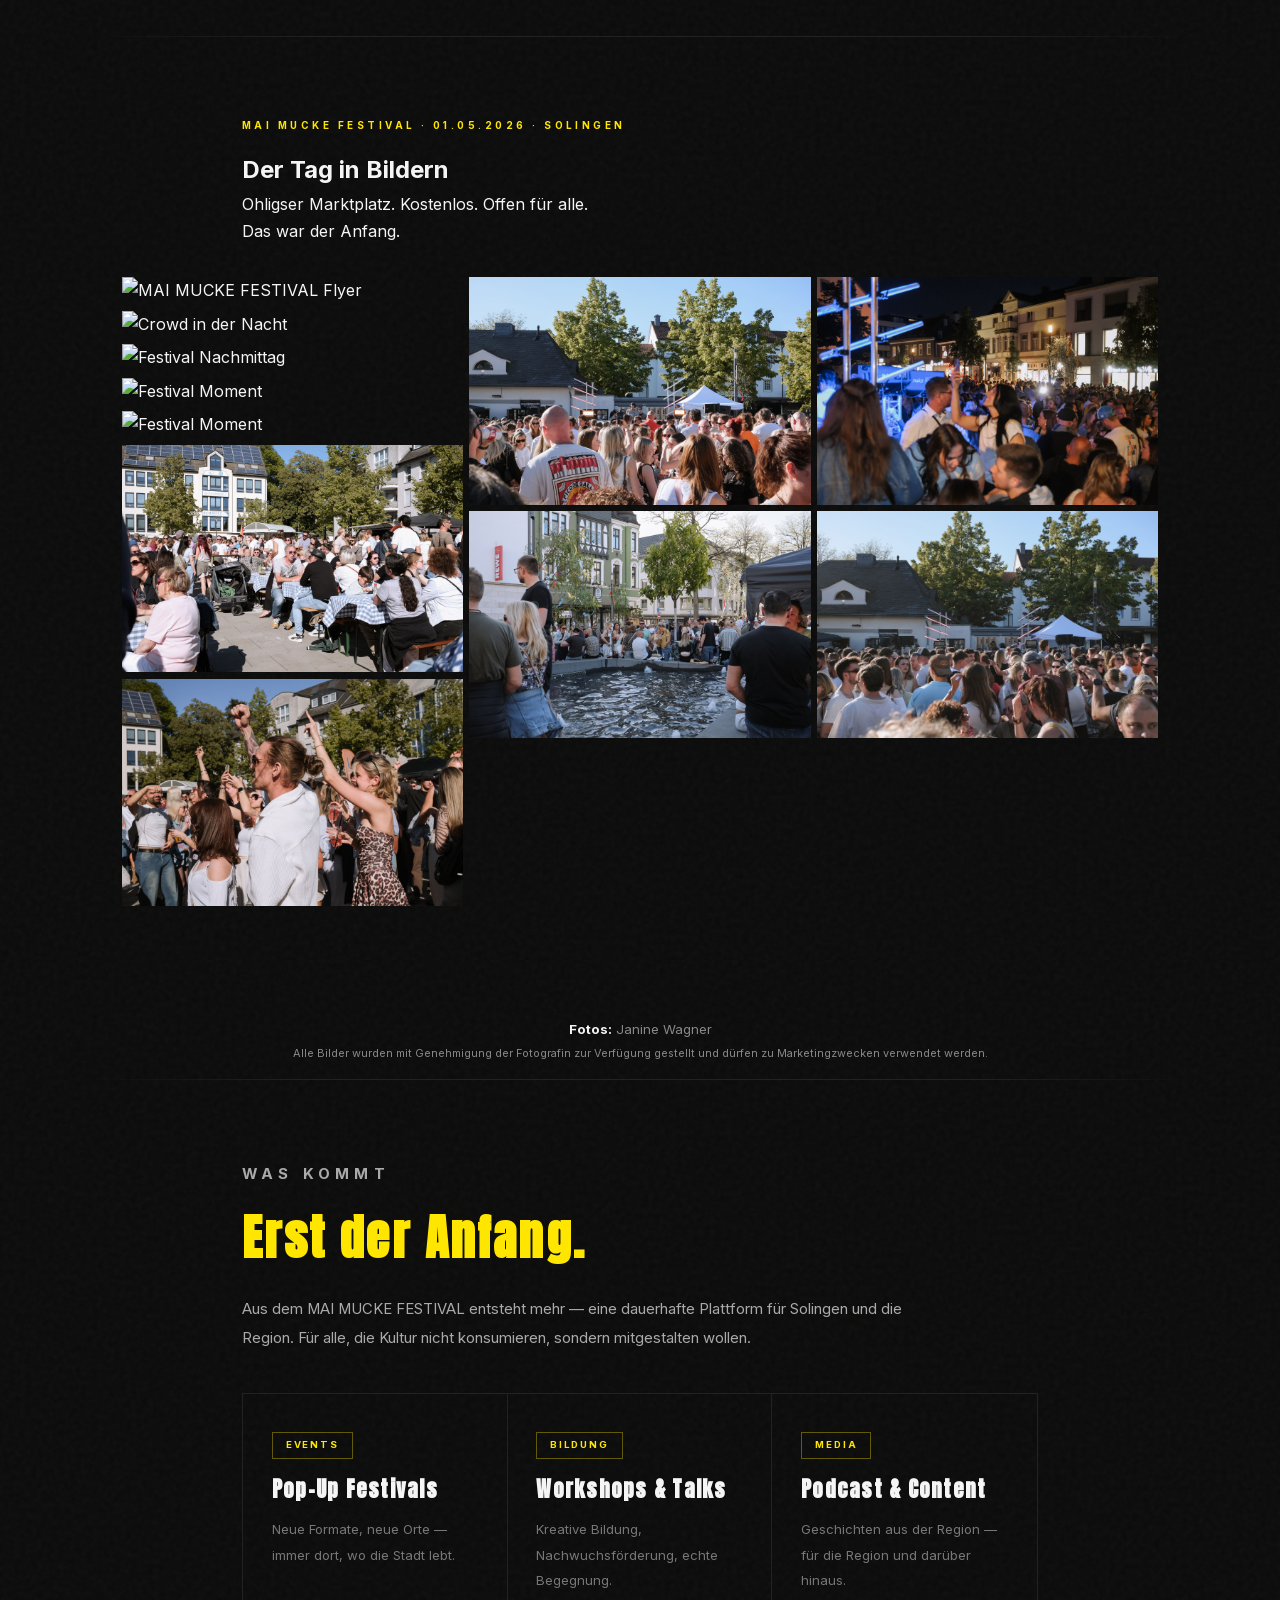
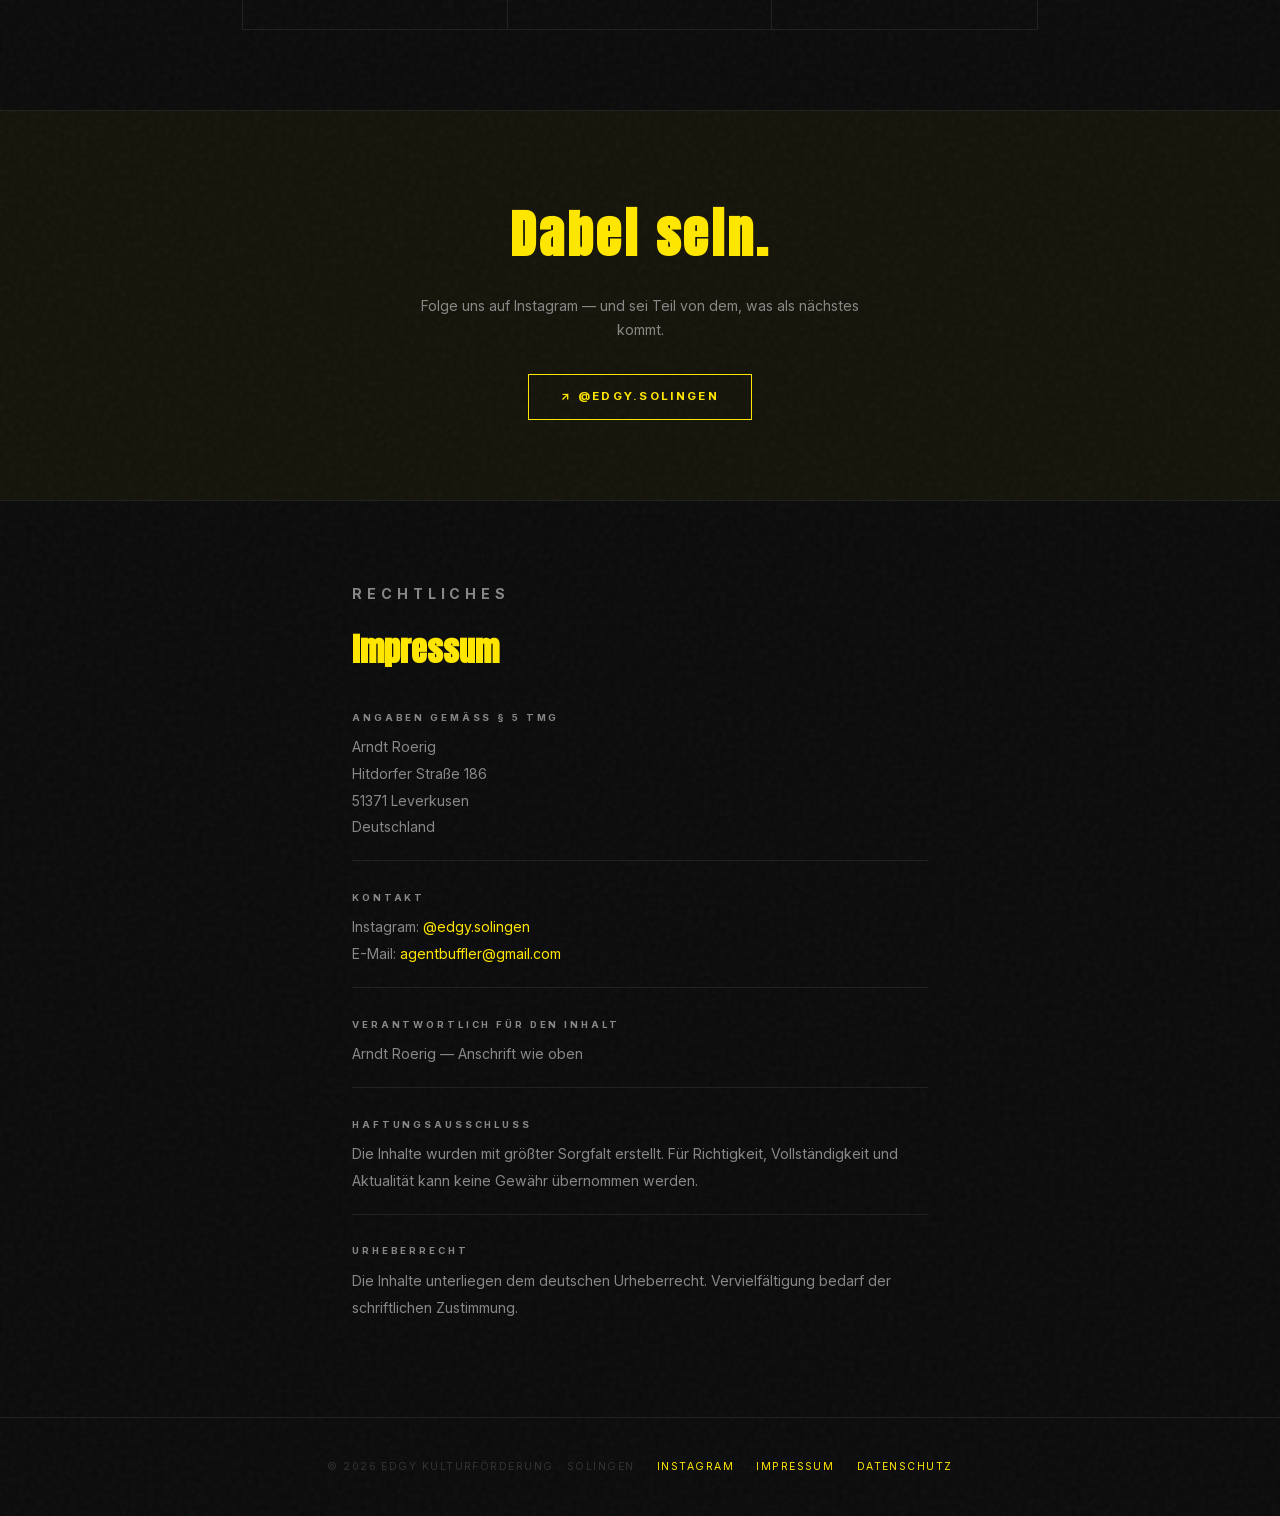
==== commit f151276f: "Add IMG_4456 to gallery (optimized 3.9MB→537KB) Co-Authored-By: Claude Sonnet 4.6 <noreply@anthropic" ====
--- a/index.html
+++ b/index.html
@@ -320,6 +320,7 @@
         <img src="img/mm_p9.jpg" alt="Festival Moment">
         <img src="img/mm_p10.jpg" alt="Festival Moment">
         <img src="img/mm_p12.jpg" alt="Festival Moment">
+        <img src="img/mm_p13.jpg" alt="Festival Moment">
     </div>
 
     <div class="gallery-credit">
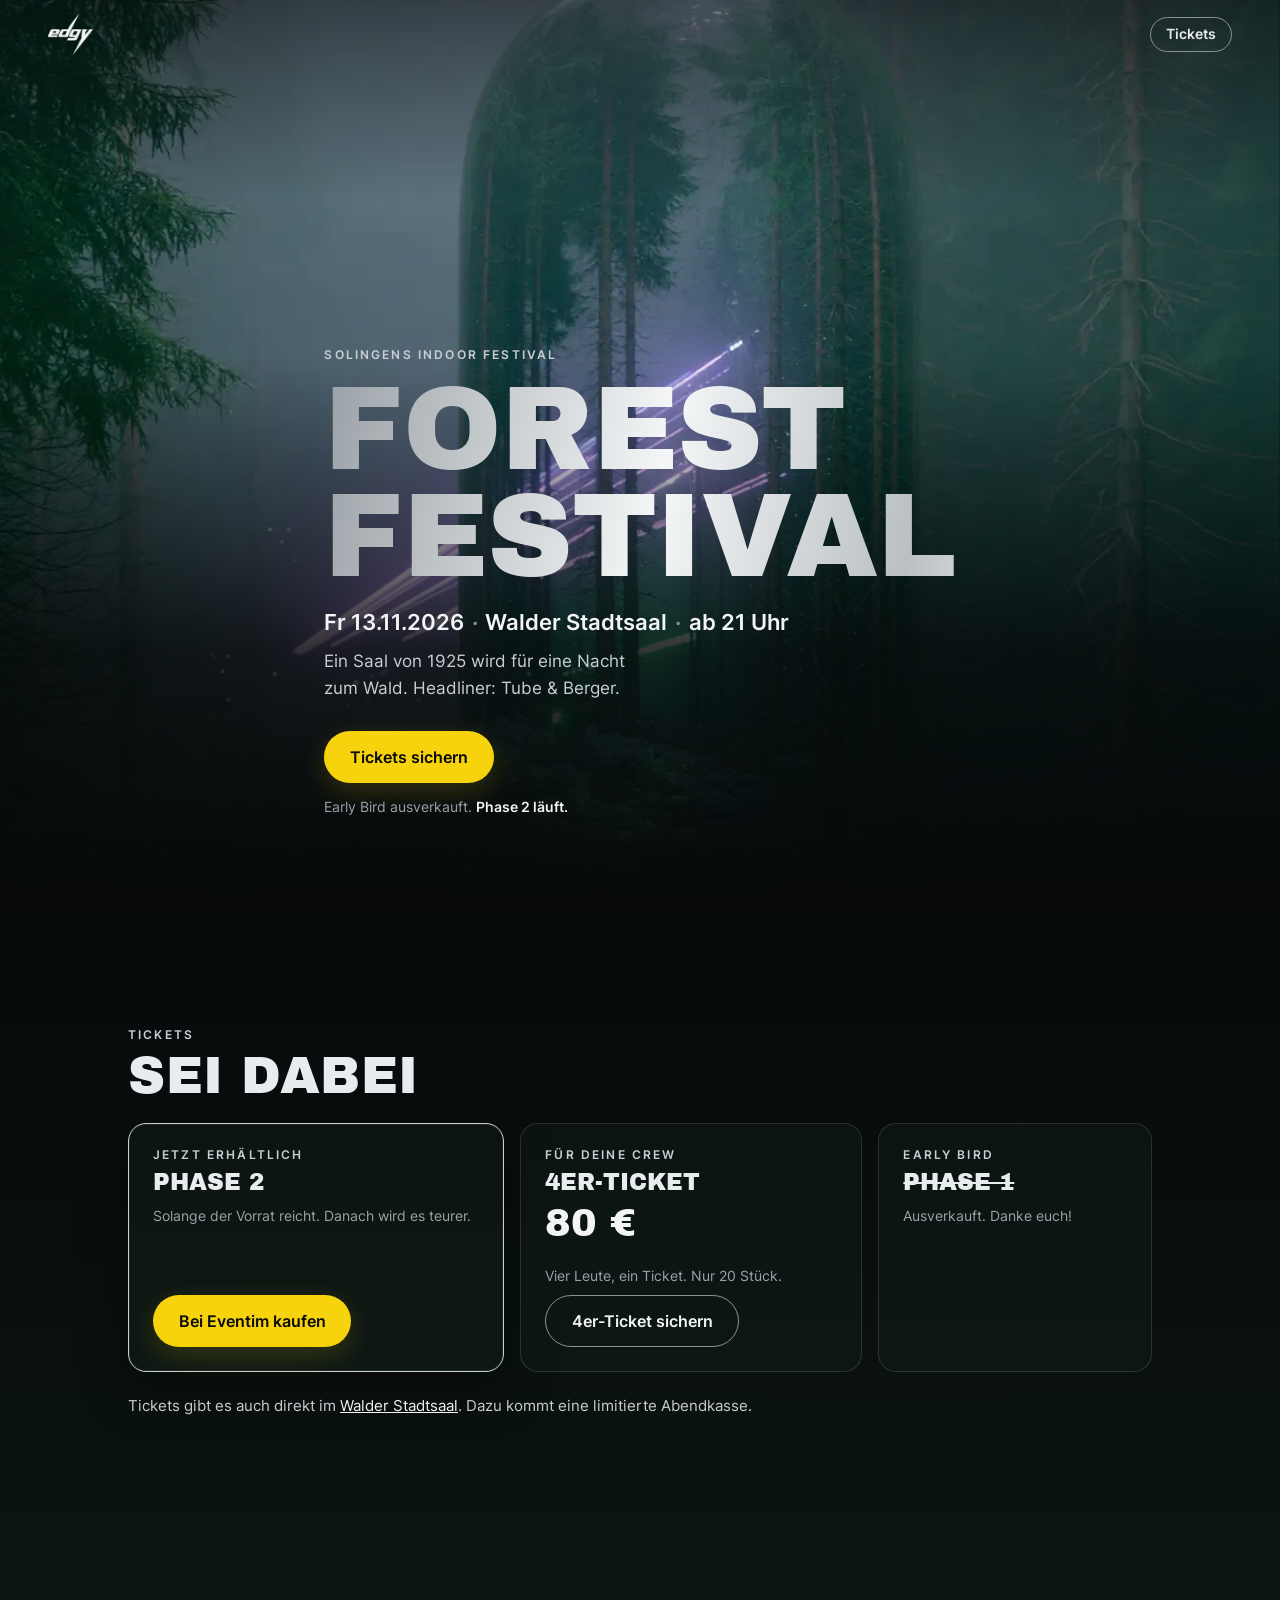
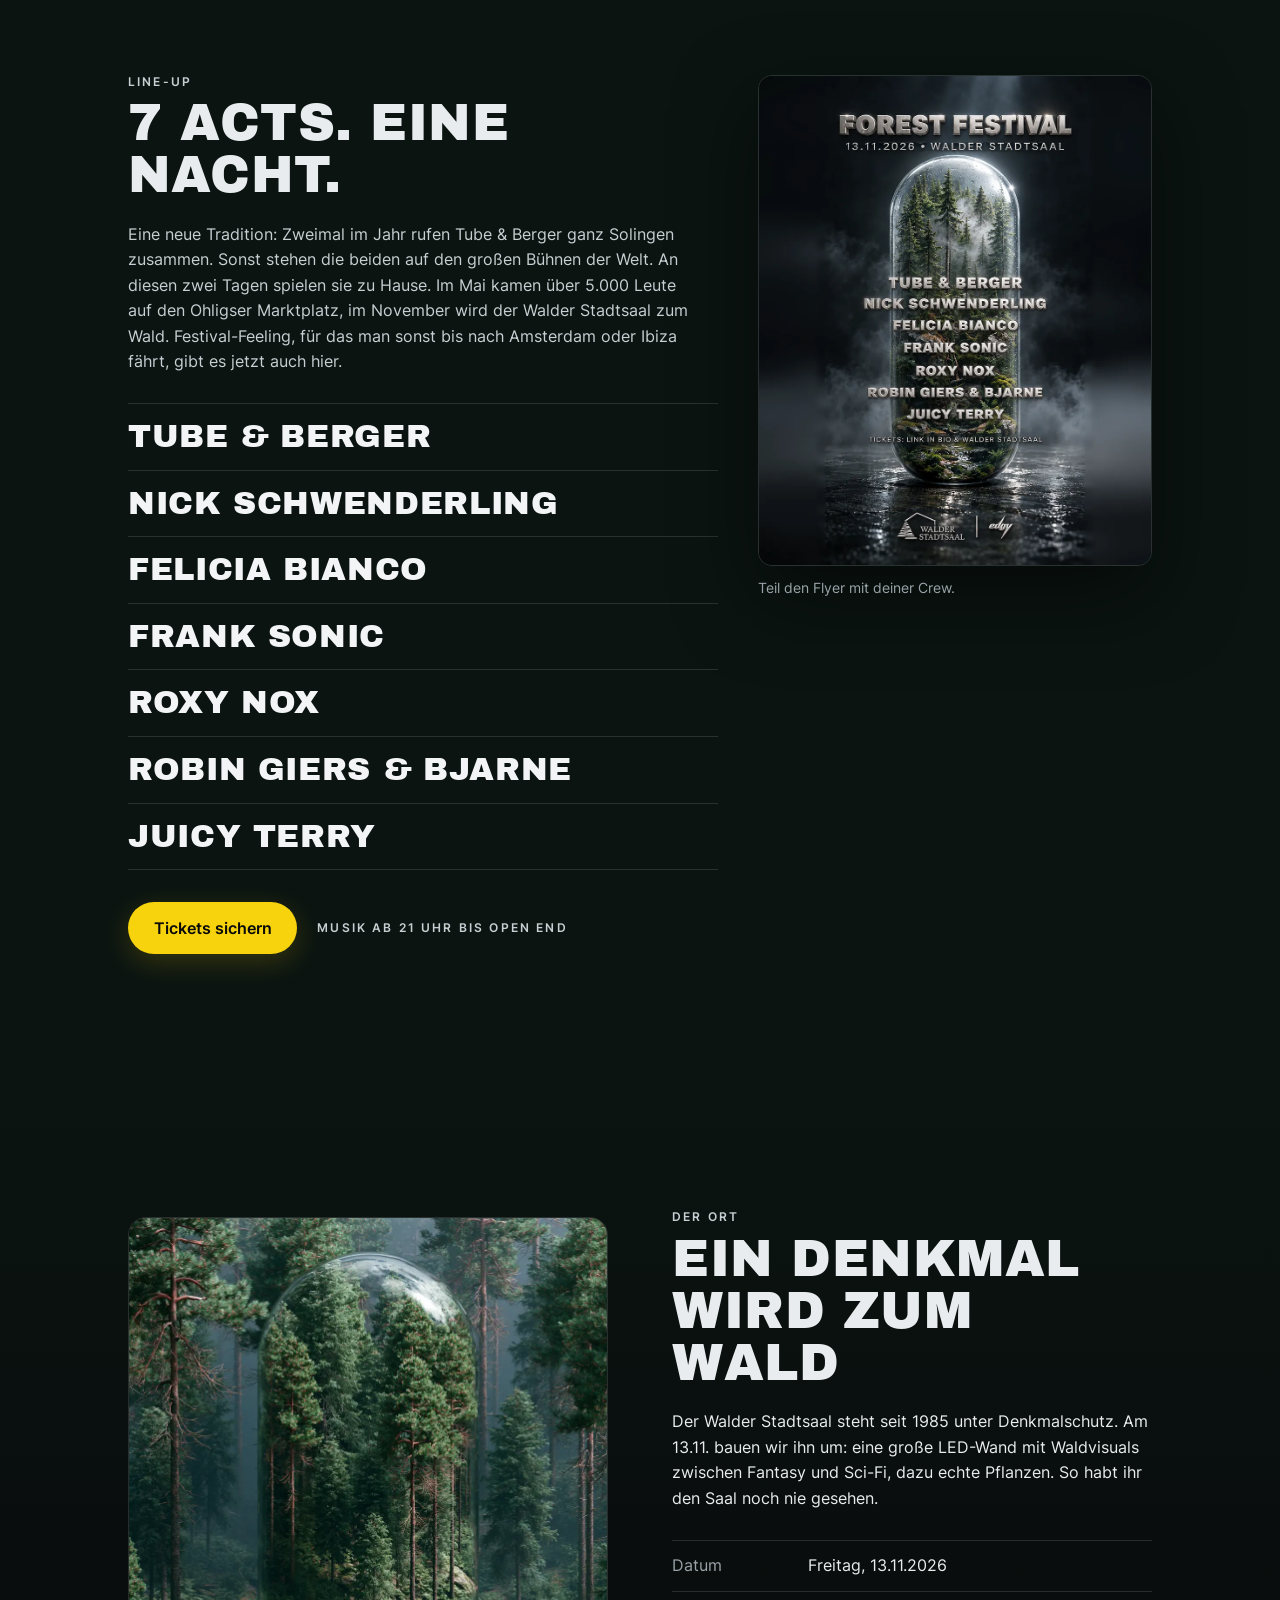
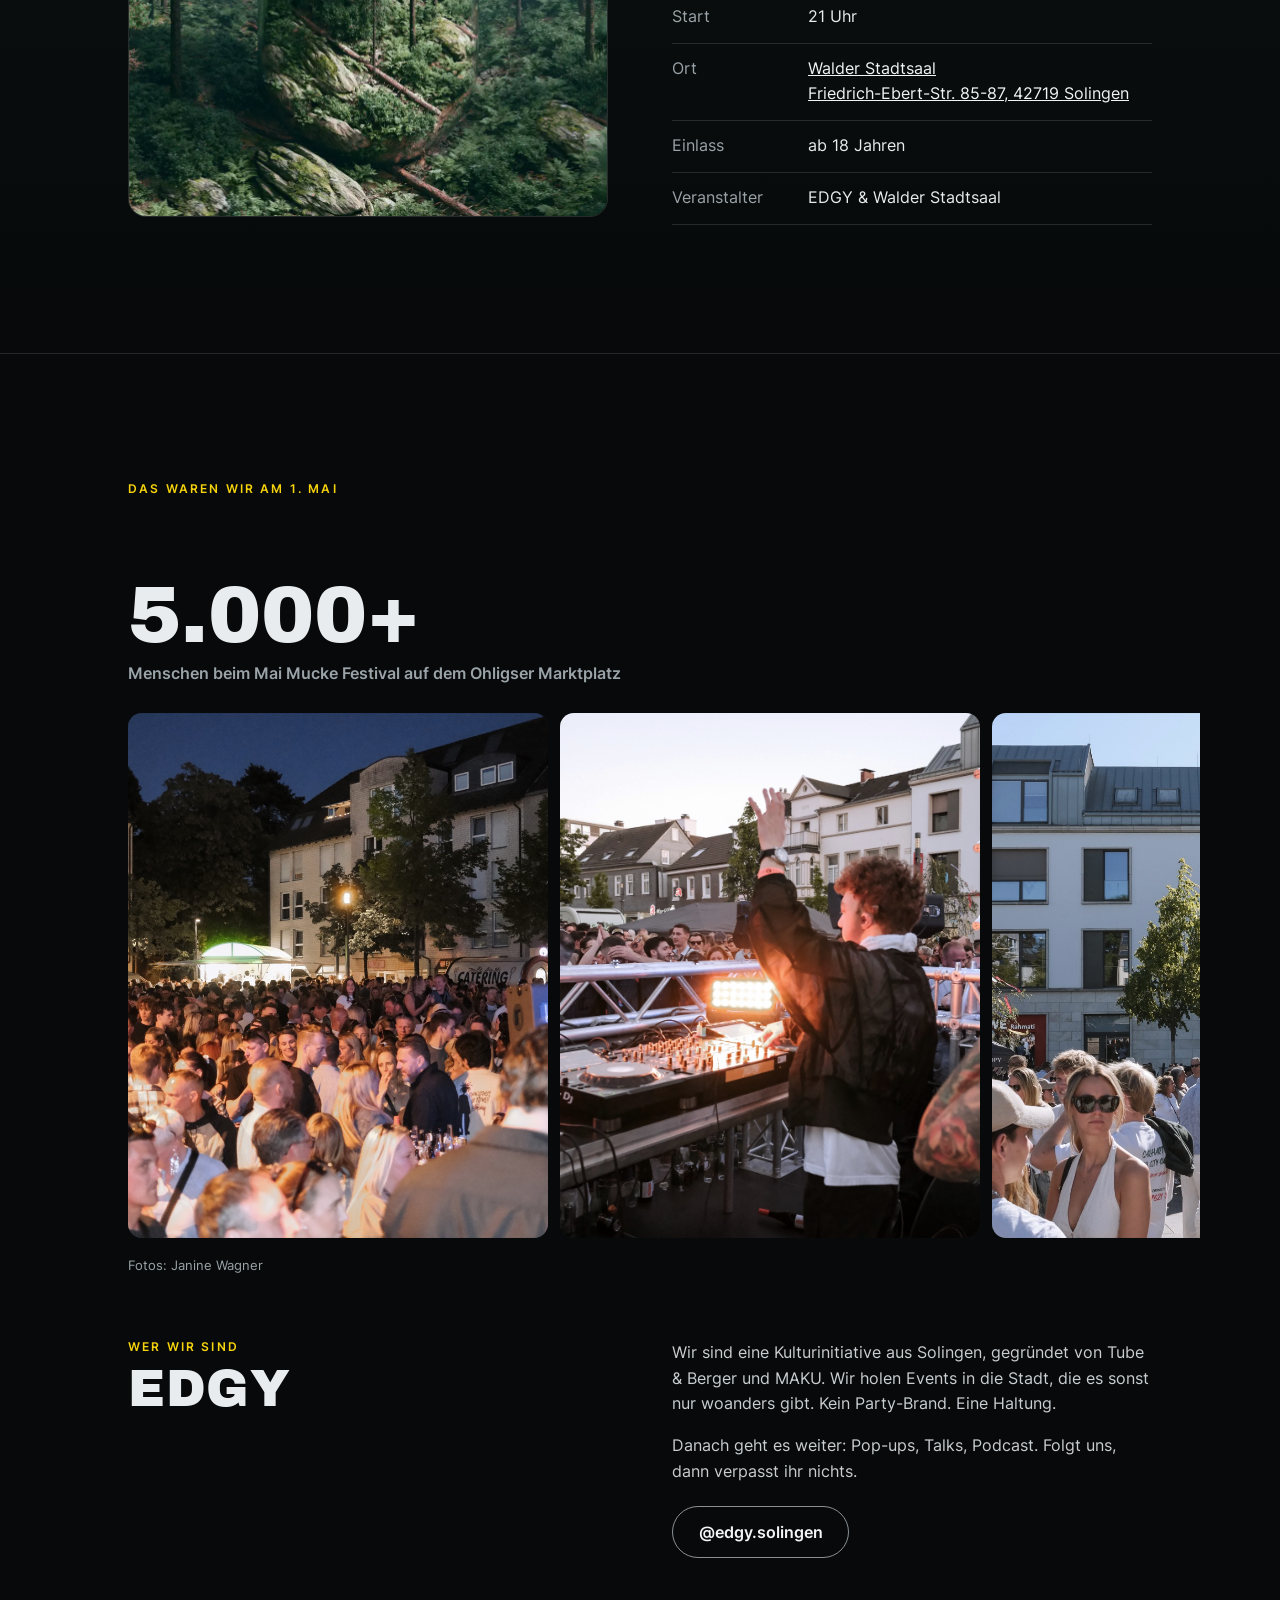
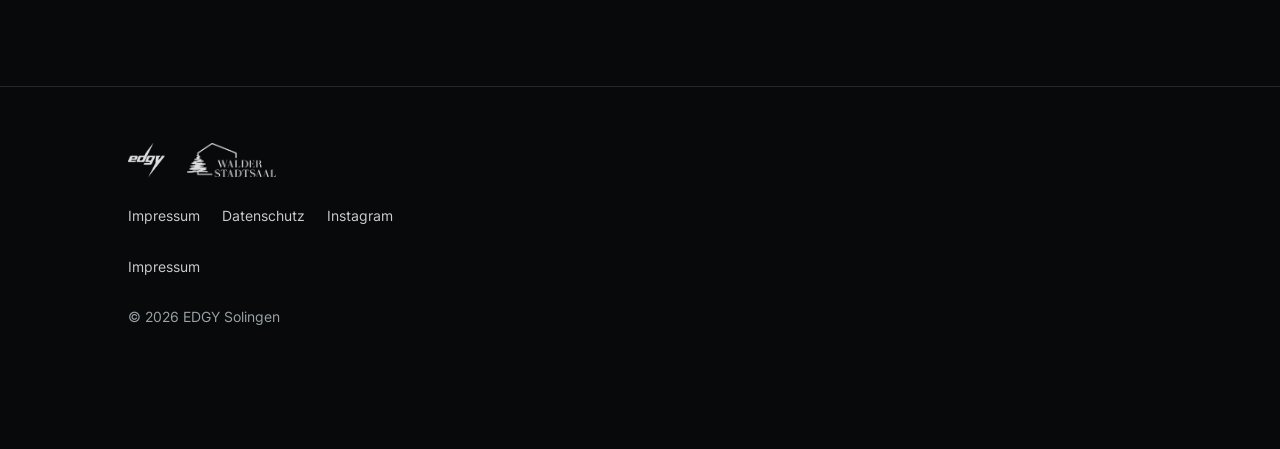
==== commit 2f450aa4: "Livegang: neue Startseite Forest Festival, Mail tube@kittball.com in Datenschutz/Impressum, Testordn" ====
--- a/index.html
+++ b/index.html
@@ -1,420 +1,398 @@
-<!DOCTYPE html>
+<!doctype html>
 <html lang="de">
 <head>
-    <meta charset="UTF-8">
-    <meta name="viewport" content="width=device-width, initial-scale=1.0">
-    <title>EDGY — Kulturförderung Solingen</title>
-    <meta property="og:title" content="EDGY — Kulturförderung Solingen">
-    <meta property="og:description" content="Eine Kulturinitiative aus Solingen. Musik, Kunst, Community. Gegründet von Tube & Berger und MAKU.">
-    <meta property="og:image" content="https://edgykultur.de/img/mm_flyer.png?v=3">
-    <meta property="og:image:width" content="1080">
-    <meta property="og:image:height" content="1440">
-    <meta property="og:url" content="https://edgykultur.de">
-    <meta property="og:type" content="website">
-    <meta name="twitter:card" content="summary_large_image">
-    <meta name="twitter:image" content="https://edgykultur.de/img/mm_flyer.png?v=3">
-    <link rel="stylesheet" href="style.css">
-    <style>
-        /* ─── ONE-PAGE OVERRIDES ─── */
-        html { scroll-behavior: smooth; }
-
-        /* Active nav highlight on scroll */
-        .nav-links a.active { color: var(--yellow); }
-
-        /* ─── HERO ─── */
-        .hero {
-            min-height: 100vh;
-            display: flex;
-            flex-direction: column;
-            align-items: center;
-            justify-content: center;
-            text-align: center;
-            padding: 5rem 2rem 6rem;
-            position: relative;
-            overflow: hidden;
-        }
-        .hero::before {
-            content: '';
-            position: absolute;
-            inset: 0;
-            background: radial-gradient(ellipse 70% 60% at 50% 55%, rgba(255,230,0,0.09) 0%, transparent 65%);
-            pointer-events: none;
-        }
-        .hero-logo {
-            width: min(560px, 88vw);
-            height: auto;
-            display: block;
-            margin: 0 auto 2rem;
-        }
-        .hero-tagline {
-            font-family: 'Anton', sans-serif;
-            font-size: clamp(2rem, 5.5vw, 4rem);
-            letter-spacing: .06em;
-            line-height: 1.05;
-            color: var(--white);
-            margin-bottom: 0.6rem;
-        }
-        .hero-tagline span { color: var(--yellow); }
-        .hero-sub {
-            font-size: 0.8rem;
-            letter-spacing: .22em;
-            text-transform: uppercase;
-            color: var(--gray);
-            margin-bottom: 2.8rem;
-        }
-        .hero-scroll {
-            position: absolute;
-            bottom: 2.5rem;
-            left: 50%;
-            transform: translateX(-50%);
-            display: flex;
-            flex-direction: column;
-            align-items: center;
-            gap: 0.4rem;
-            font-size: 0.6rem;
-            letter-spacing: .25em;
-            text-transform: uppercase;
-            color: #444;
-            text-decoration: none;
-        }
-        .hero-scroll::after {
-            content: '';
-            display: block;
-            width: 1px;
-            height: 36px;
-            background: linear-gradient(to bottom, #444, transparent);
-            animation: scrollline 2s ease-in-out infinite;
-        }
-        @keyframes scrollline {
-            0%, 100% { opacity: 0.3; transform: scaleY(1); }
-            50% { opacity: 1; transform: scaleY(1.15); }
-        }
-
-        /* ─── ABOUT ─── */
-        .about-grid {
-            display: grid;
-            grid-template-columns: 1fr 1fr;
-            gap: 4rem;
-            align-items: start;
-        }
-        .about-img {
-            width: 100%;
-            aspect-ratio: 4/5;
-            object-fit: cover;
-            display: block;
-        }
-        .about-text { padding-top: 1rem; }
-        .about-text h2 { margin-bottom: 1.2rem; }
-        .about-text p { margin-bottom: 1rem; }
-        .tag-row {
-            display: flex;
-            flex-wrap: wrap;
-            gap: 0.5rem;
-            margin-top: 1.8rem;
-        }
-        .tag {
-            font-size: 0.6rem;
-            font-weight: 700;
-            letter-spacing: .2em;
-            text-transform: uppercase;
-            color: var(--yellow);
-            border: 1px solid rgba(255,230,0,0.35);
-            padding: 0.3rem 0.8rem;
-        }
-
-        /* ─── GALLERY ─── */
-        #galerie { padding-top: 1rem; }
-        .gallery-intro {
-            max-width: 860px;
-            margin: 0 auto;
-            padding: 4rem 2rem 2rem;
-        }
-        .gallery-grid {
-            columns: 3;
-            column-gap: 0.4rem;
-            padding: 0 2rem 5rem;
-            max-width: 1100px;
-            margin: 0 auto;
-        }
-        .gallery-grid img {
-            width: 100%;
-            display: block;
-            margin-bottom: 0.4rem;
-            break-inside: avoid;
-            transition: opacity .3s;
-        }
-        .gallery-grid img:hover { opacity: 0.82; }
-        .gallery-credit {
-            text-align: center;
-            padding: 2rem 2rem 1rem;
-            max-width: 1100px;
-            margin: 0 auto;
-            font-size: 0.82rem;
-            color: #888;
-        }
-        .gallery-credit strong { color: var(--white); }
-
-        /* ─── ZUKUNFT ─── */
-        .future-grid {
-            display: grid;
-            grid-template-columns: repeat(3, 1fr);
-            gap: 0;
-            border: 1px solid var(--divider);
-            margin-top: 2.5rem;
-        }
-        .future-card {
-            padding: 2.2rem 1.8rem;
-            border-right: 1px solid var(--divider);
-        }
-        .future-card:last-child { border-right: none; }
-        .future-card .tag { margin-bottom: 0.8rem; display: inline-block; }
-        .future-card h3 {
-            font-family: 'Anton', sans-serif;
-            font-size: 1.3rem;
-            letter-spacing: .06em;
-            color: var(--white);
-            margin-bottom: 0.6rem;
-        }
-        .future-card p { font-size: 0.82rem; color: #777; margin: 0; }
-
-        /* ─── CTA STRIP ─── */
-        .cta-strip {
-            text-align: center;
-            padding: 5rem 2rem;
-            background: rgba(255,230,0,0.04);
-            border-top: 1px solid var(--divider);
-            border-bottom: 1px solid var(--divider);
-        }
-        .cta-strip h2 {
-            font-family: 'Anton', sans-serif;
-            font-size: clamp(1.8rem, 4vw, 3.2rem);
-            color: var(--yellow);
-            letter-spacing: .06em;
-            margin-bottom: 1rem;
-        }
-        .cta-strip p {
-            font-size: 0.88rem;
-            color: var(--gray);
-            margin-bottom: 2rem;
-            max-width: 480px;
-            margin-left: auto;
-            margin-right: auto;
-        }
-
-        /* ─── IMPRESSUM SECTION ─── */
-        #impressum { scroll-margin-top: 70px; }
-        .impressum-inner {
-            max-width: 640px;
-            margin: 0 auto;
-            padding: 5rem 2rem 6rem;
-        }
-        .impressum-inner h2 {
-            font-family: 'Anton', sans-serif;
-            font-size: 2rem;
-            color: var(--yellow);
-            margin-bottom: 2rem;
-        }
-        .impressum-inner h3 {
-            font-size: 0.6rem;
-            font-weight: 700;
-            letter-spacing: .3em;
-            text-transform: uppercase;
-            color: var(--gray);
-            margin-top: 1.8rem;
-            margin-bottom: 0.5rem;
-        }
-        .impressum-inner p,
-        .impressum-inner address {
-            font-size: 0.88rem;
-            color: #888;
-            line-height: 1.9;
-            font-style: normal;
-        }
-        .impressum-inner a { color: var(--yellow); text-decoration: none; }
-        .impressum-inner hr { border: none; border-top: 1px solid var(--divider); margin: 1.2rem 0; }
-
-        /* ─── RESPONSIVE ─── */
-        @media (max-width: 768px) {
-            .about-grid { grid-template-columns: 1fr; gap: 2rem; }
-            .about-img { aspect-ratio: 16/9; }
-            .future-grid { grid-template-columns: 1fr; }
-            .future-card { border-right: none; border-bottom: 1px solid var(--divider); }
-            .future-card:last-child { border-bottom: none; }
-            .gallery-grid { columns: 2; padding: 0 1.2rem 3rem; }
-        }
-        @media (max-width: 480px) {
-            .gallery-grid { columns: 1; }
-            .hero-tagline { font-size: 1.9rem; }
-        }
-
-        /* scroll-margin for anchors below fixed nav */
-        #home, #about, #galerie, #zukunft { scroll-margin-top: 70px; }
-    </style>
+<meta charset="utf-8">
+<meta name="viewport" content="width=device-width, initial-scale=1, viewport-fit=cover">
+<title>Forest Festival · 13.11.2026 · Walder Stadtsaal Solingen | EDGY</title>
+<meta name="description" content="Solingens Indoor Festival: Am Freitag, 13.11.2026 wird der Walder Stadtsaal für eine Nacht zum Wald. Mit Tube &amp; Berger und sechs weiteren Acts. Tickets bei Eventim und im Walder Stadtsaal.">
+<meta name="theme-color" content="#07090A">
+<link rel="canonical" href="https://edgykultur.de/">
+<meta property="og:type" content="website">
+<meta property="og:locale" content="de_DE">
+<meta property="og:site_name" content="EDGY Solingen">
+<meta property="og:title" content="Forest Festival · 13.11.2026 · Walder Stadtsaal">
+<meta property="og:description" content="Solingens Indoor Festival. Ein Saal von 1925 wird für eine Nacht zum Wald. Mit Tube &amp; Berger.">
+<meta property="og:image" content="https://edgykultur.de/img/forest-og.jpg">
+<meta property="og:image:width" content="1200">
+<meta property="og:image:height" content="630">
+<meta property="og:url" content="https://edgykultur.de/">
+<meta name="twitter:card" content="summary_large_image">
+<link rel="preload" href="fonts/archivo-black.woff2" as="font" type="font/woff2" crossorigin>
+<link rel="preload" as="image" href="img/forest-hero-m.webp" media="(max-width: 800px)">
+<link rel="preload" as="image" href="img/forest-hero-d.webp" media="(min-width: 801px)">
+<script type="application/ld+json">
+{"@context":"https://schema.org","@type":"MusicEvent",
+"name":"Forest Festival",
+"description":"Solingens Indoor Festival. Der denkmalgeschützte Walder Stadtsaal wird für eine Nacht zum Wald.",
+"startDate":"2026-11-13T21:00:00+01:00",
+"eventStatus":"https://schema.org/EventScheduled",
+"eventAttendanceMode":"https://schema.org/OfflineEventAttendanceMode",
+"location":{"@type":"Place","name":"Walder Stadtsaal","address":{"@type":"PostalAddress","streetAddress":"Friedrich-Ebert-Str. 85-87","postalCode":"42719","addressLocality":"Solingen","addressCountry":"DE"}},
+"image":["https://edgykultur.de/img/forest-og.jpg","https://edgykultur.de/img/forest-flyer.jpg"],
+"performer":[{"@type":"MusicGroup","name":"Tube & Berger"},{"@type":"Person","name":"Nick Schwenderling"},{"@type":"Person","name":"Felicia Bianco"},{"@type":"Person","name":"Frank Sonic"},{"@type":"Person","name":"Roxy Nox"},{"@type":"MusicGroup","name":"Robin Giers & Bjarne"},{"@type":"Person","name":"Juicy Terry"}],
+"organizer":[{"@type":"Organization","name":"EDGY","url":"https://edgykultur.de"},{"@type":"Organization","name":"Walder Stadtsaal","url":"https://www.walder-stadtsaal.de"}],
+"offers":{"@type":"Offer","url":"https://www.eventim.de/event/forest-festival-walder-stadtsaal-walder-stadtsaal-22087939/","priceCurrency":"EUR","availability":"https://schema.org/InStock"}}
+</script>
+<style>
+@font-face{font-family:"Archivo Black";src:url(fonts/archivo-black.woff2) format("woff2");font-weight:400;font-display:swap}
+@font-face{font-family:Inter;src:url(fonts/inter-400.woff2) format("woff2");font-weight:400;font-display:swap}
+@font-face{font-family:Inter;src:url(fonts/inter-600.woff2) format("woff2");font-weight:600;font-display:swap}
+:root{
+  --bg:#07090A;--forest-900:#0B1411;--forest-700:#13241D;--moss:#2E4A3C;--glow:#7FE0C2;
+  --silver-100:#F2F4F5;--silver-300:#C9CED2;--silver-500:#8A9196;
+  --text:#E8ECEE;--muted:#9AA3A8;--line:rgba(201,206,210,.16);
+  --edgy:#F6D30C;--edgy-ink:#0A0A0A;
+  --display:"Archivo Black",Impact,"Arial Black",sans-serif;
+  --body:Inter,system-ui,-apple-system,"Segoe UI",Roboto,sans-serif;
+  --gutter:clamp(18px,5vw,48px);--max:1120px;
+}
+*{box-sizing:border-box;margin:0;padding:0}
+html{scroll-behavior:smooth;-webkit-text-size-adjust:100%}
+body{background:var(--bg);color:var(--text);font:400 1rem/1.6 var(--body);-webkit-font-smoothing:antialiased;overflow-x:hidden}
+img{display:block;max-width:100%;height:auto}
+a{color:inherit}
+.wrap{max-width:var(--max);margin:0 auto;padding:0 var(--gutter)}
+.label{font:600 .75rem/1.2 var(--body);letter-spacing:.18em;text-transform:uppercase;color:var(--silver-300)}
+.silver{background:linear-gradient(100deg,#9aa1a6 0%,#f4f6f7 22%,#b9bfc3 38%,#ffffff 50%,#a9b0b4 64%,#eef1f2 82%,#8f969b 100%);background-size:250% 100%;-webkit-background-clip:text;background-clip:text;color:transparent;animation:sheen 9s ease-in-out infinite}
+@keyframes sheen{0%,100%{background-position:0% 50%}50%{background-position:100% 50%}}
+h2{font:400 clamp(1.9rem,7vw,3.2rem)/1.02 var(--display);letter-spacing:.01em;text-transform:uppercase;margin:.5rem 0 1.25rem}
+section{padding:clamp(72px,12vw,128px) 0;position:relative}
+p+p{margin-top:1em}
+.btn{display:inline-flex;align-items:center;justify-content:center;gap:.5em;min-height:52px;padding:0 1.6em;border-radius:999px;font:600 1rem/1 var(--body);text-decoration:none;transition:transform .2s,box-shadow .2s,background .2s}
+.btn-primary{background:var(--edgy);color:var(--edgy-ink);box-shadow:0 8px 28px rgba(246,211,12,.18)}
+.btn-primary:hover{transform:translateY(-2px);box-shadow:0 12px 36px rgba(246,211,12,.28)}
+.btn-ghost{border:1px solid var(--silver-500);color:var(--silver-100)}
+.btn-ghost:hover{border-color:var(--silver-100);background:rgba(255,255,255,.05)}
+:focus-visible{outline:2px solid var(--edgy);outline-offset:3px}
+
+/* NAV */
+.nav{position:fixed;inset:0 0 auto 0;z-index:20;display:flex;align-items:center;justify-content:space-between;padding:14px var(--gutter);transition:background .3s,backdrop-filter .3s}
+.nav.solid{background:rgba(7,9,10,.78);backdrop-filter:blur(10px);-webkit-backdrop-filter:blur(10px);border-bottom:1px solid var(--line)}
+.nav img{height:clamp(30px,3.2vw,42px);width:auto}
+.nav a.tix{font:600 .85rem/1 var(--body);text-decoration:none;padding:.7em 1.1em;border:1px solid var(--silver-500);border-radius:999px}
+
+/* HERO */
+.hero{min-height:100svh;display:flex;align-items:flex-end;padding:0 0 clamp(48px,9vh,96px);overflow:hidden;isolation:isolate}
+.hero picture,.hero picture img{position:absolute;inset:0;width:100%;height:100%;object-fit:cover;z-index:-2}
+.hero picture img{animation:kb 2.4s cubic-bezier(.2,.7,.2,1) both}
+@keyframes kb{from{transform:scale(1.07)}to{transform:scale(1)}}
+.hero::after{content:"";position:absolute;inset:0;z-index:-1;background:linear-gradient(to bottom,rgba(7,9,10,.55) 0%,rgba(7,9,10,0) 22%,rgba(7,9,10,0) 40%,rgba(7,9,10,.82) 72%,var(--bg) 100%)}
+.hero h1{font:400 clamp(3rem,13.5vw,7.4rem)/.9 var(--display);letter-spacing:-.005em;text-transform:uppercase;margin:.9rem 0 1.1rem}
+.hero .meta{font:600 clamp(1.05rem,4.2vw,1.35rem)/1.35 var(--body);color:var(--silver-100)}
+.nw{white-space:nowrap;font-weight:inherit}
+.hero .meta span{color:var(--silver-500);padding:0 .35em}
+.hero .lead{color:var(--silver-300);max-width:30ch;margin:.7rem 0 1.8rem;font-size:1.05rem}
+.hero .note{margin-top:.9rem;font-size:.85rem;color:var(--muted)}
+.hero .note b{color:var(--silver-100);font-weight:600}
+.fireflies{position:absolute;inset:0;z-index:-1;pointer-events:none}
+.fireflies i{position:absolute;width:5px;height:5px;border-radius:50%;background:radial-gradient(circle,#effff9 0%,var(--glow) 45%,rgba(127,224,194,0) 75%);box-shadow:0 0 14px 4px rgba(127,224,194,.55);opacity:0;animation:fly var(--d,9s) ease-in-out calc(var(--w,0s)*-1) infinite}
+.fireflies i:nth-child(3n){width:7px;height:7px}
+.fireflies i:nth-child(4n+1){width:3px;height:3px}
+@keyframes fly{0%{opacity:0;transform:translate(0,0)}15%{opacity:1}50%{opacity:.6;transform:translate(var(--x,20px),var(--y,-40px))}80%{opacity:.95}100%{opacity:0;transform:translate(calc(var(--x,20px)*1.6),calc(var(--y,-40px)*1.8))}}
+
+/* TICKETS */
+.tickets{background:linear-gradient(to bottom,var(--bg),var(--forest-900))}
+.cards{display:grid;gap:16px;grid-template-columns:1fr}
+.card{border:1px solid var(--line);border-radius:18px;padding:24px;background:rgba(19,36,29,.35);display:flex;flex-direction:column;gap:.5rem}
+.card.active{border-color:var(--silver-300);box-shadow:inset 0 0 0 1px rgba(242,244,245,.08),0 20px 50px rgba(0,0,0,.35)}
+.card h3{font:400 1.45rem/1.1 var(--display);text-transform:uppercase}
+.card .price{font:400 2.4rem/1 var(--display);color:var(--silver-100)}
+.card .small{color:var(--muted);font-size:.9rem}
+.card .btn{margin-top:auto;align-self:flex-start}
+.card.gone{opacity:.55}
+.card.gone h3{text-decoration:line-through;text-decoration-thickness:2px}
+.tix-info{margin-top:22px;color:var(--silver-300);font-size:.95rem}
+.tix-info a{color:var(--silver-100)}
+@media(min-width:760px){.cards{grid-template-columns:1.1fr 1fr .8fr}}
+
+/* LINEUP */
+.lineup{background:var(--forest-900)}
+.lineup .grid{display:grid;gap:40px}
+.lineup .intro{color:var(--silver-300);max-width:56ch;margin-bottom:28px}
+.acts{list-style:none;border-top:1px solid var(--line)}
+.acts li{display:flex;flex-wrap:wrap;align-items:baseline;justify-content:space-between;gap:.2rem 1rem;padding:16px 0;border-bottom:1px solid var(--line)}
+.acts .name{font:400 clamp(1.3rem,5.6vw,2rem)/1.05 var(--display);text-transform:uppercase;letter-spacing:.02em;color:var(--silver-100)}
+.acts .tag{font-size:.82rem;color:var(--muted)}
+.acts li.head .tag{color:var(--silver-300)}
+.flyer{border-radius:14px;overflow:hidden;border:1px solid var(--line);box-shadow:0 30px 80px rgba(0,0,0,.5)}
+.flyer-cap{margin-top:12px;font-size:.85rem;color:var(--muted)}
+.after-cta{margin-top:32px;display:flex;flex-wrap:wrap;align-items:center;gap:14px 20px}
+@media(min-width:900px){.lineup .grid{grid-template-columns:1.2fr .8fr;align-items:start}}
+
+/* ORT */
+.ort{background:linear-gradient(to bottom,var(--forest-900),var(--bg))}
+.ort .grid{display:grid;gap:32px}
+.ort .img{border-radius:18px;overflow:hidden;aspect-ratio:4/5;border:1px solid var(--line)}
+.ort .img img{width:100%;height:100%;object-fit:cover}
+.facts{list-style:none;margin-top:28px;display:grid;gap:0;border-top:1px solid var(--line)}
+.facts li{display:grid;grid-template-columns:7.5rem 1fr;gap:1rem;padding:13px 0;border-bottom:1px solid var(--line);font-size:.97rem}
+.facts li span:first-child{color:var(--muted)}
+.facts a{color:var(--silver-100)}
+@media(min-width:900px){.ort .grid{grid-template-columns:1fr 1fr;align-items:center;gap:64px}}
+
+/* EDGY / MAI MUCKE */
+.edgy{background:var(--bg);border-top:1px solid var(--line)}
+.edgy .label{color:var(--edgy)}
+.edgy .big{font:400 clamp(2.6rem,11vw,5rem)/1 var(--display);color:var(--text)}
+.edgy .big small{display:block;font:600 1rem/1.4 var(--body);color:var(--muted);margin-top:.4rem;text-transform:none;letter-spacing:0}
+.strip{display:flex;gap:12px;overflow-x:auto;scroll-snap-type:x mandatory;padding:28px var(--gutter) 8px;margin:0 calc(var(--gutter)*-1);scrollbar-width:none}
+.strip::-webkit-scrollbar{display:none}
+.strip figure{flex:0 0 auto;width:min(78vw,420px);aspect-ratio:4/5;border-radius:14px;overflow:hidden;scroll-snap-align:center;background:var(--forest-700)}
+.strip img{width:100%;height:100%;object-fit:cover;filter:saturate(.88) contrast(1.03)}
+.credit{font-size:.8rem;color:var(--muted);margin-top:10px}
+.about{display:grid;gap:32px;margin-top:64px}
+.about p{color:var(--silver-300);max-width:56ch}
+.about .row{display:flex;flex-wrap:wrap;gap:12px;margin-top:22px}
+@media(min-width:900px){.about{grid-template-columns:1fr 1fr;gap:64px}}
+
+/* FOOTER */
+footer{border-top:1px solid var(--line);padding:56px 0 120px;color:var(--muted);font-size:.88rem}
+footer .logos{display:flex;align-items:center;gap:22px;margin-bottom:28px}
+footer .logos img{height:34px;width:auto;opacity:.9}
+footer .links{display:flex;flex-wrap:wrap;gap:8px 22px;margin-bottom:28px}
+footer .links a{text-decoration:none;color:var(--silver-300)}
+details.impressum summary{cursor:pointer;color:var(--silver-300);list-style:none}
+details.impressum summary::-webkit-details-marker{display:none}
+details.impressum[open] summary{margin-bottom:14px}
+details.impressum p{max-width:62ch}
+
+/* STICKY BAR (mobil) */
+.sticky{position:fixed;left:12px;right:12px;bottom:max(12px,env(safe-area-inset-bottom));z-index:30;display:flex;align-items:center;justify-content:space-between;gap:12px;padding:10px 10px 10px 18px;border-radius:999px;background:rgba(11,20,17,.9);backdrop-filter:blur(12px);-webkit-backdrop-filter:blur(12px);border:1px solid var(--line);box-shadow:0 12px 40px rgba(0,0,0,.5);transform:translateY(140%);transition:transform .35s cubic-bezier(.2,.7,.2,1)}
+.sticky.show{transform:none}
+.sticky span{font:600 .9rem/1.2 var(--body)}
+.sticky span em{font-style:normal;color:var(--muted);font-weight:400}
+.sticky .btn{min-height:44px;padding:0 1.3em}
+@media(min-width:900px){.sticky{display:none}}
+
+/* REVEAL */
+.rv{opacity:0;transform:translateY(10px);transition:opacity .8s ease,transform .8s ease}
+.rv.in{opacity:1;transform:none}
+@media (prefers-reduced-motion:reduce){*,*::before,*::after{animation:none!important;transition:none!important}.rv{opacity:1;transform:none}}
+</style>
 </head>
 <body>
 
-<!-- ─── NAV ─── -->
-<nav>
-    <a href="#home" class="nav-logo">
-        <img src="img/edgy_nav_logo.png" alt="EDGY">
-    </a>
-    <ul class="nav-links">
-        <li><a href="#home" class="active">Home</a></li>
-        <li><a href="#about">About</a></li>
-        <li><a href="#galerie">Galerie</a></li>
-        <li><a href="#zukunft">Zukunft</a></li>
-        <li><a href="#impressum">Impressum</a></li>
-    </ul>
-</nav>
-
-<!-- ─── HOME ─── -->
-<section id="home" class="hero">
-    <img src="img/edgyheaderlogo.png" alt="EDGY" class="hero-logo">
-    <h1 class="hero-tagline"><span>Kultur</span><br>neu denken.</h1>
-    <p class="hero-sub">Solingen. Und weit darüber hinaus.</p>
-    <a href="#about" class="btn">Mehr erfahren</a>
-    <a href="#about" class="hero-scroll">Scroll</a>
-</section>
-
-<!-- ─── ABOUT ─── -->
-<section id="about">
-    <div class="section">
-        <div class="about-grid">
-            <img src="img/mm_dj_stage.jpg" alt="MAI MUCKE Festival" class="about-img">
-            <div class="about-text">
-                <p class="section-label">Wer wir sind</p>
-                <h2>Mehr als<br>ein Event.</h2>
-                <p>EDGY ist eine Kulturinitiative aus Solingen — entstanden aus der Überzeugung, dass lebendige Kultur keine großen Bühnen braucht, sondern echte Räume, echte Menschen und echte Energie.</p>
-                <p>Kein Party-Brand. Eine Haltung. Eine offene Plattform für Artists, Ideen und Communities — verwurzelt in der Region, gedacht für alle.</p>
-                <p>Gegründet von Tube &amp; Berger und MAKU. Mit dem Herz in Solingen, dem Blick nach vorne.</p>
-                <div class="tag-row">
-                    <span class="tag">Solingen</span>
-                    <span class="tag">Musik</span>
-                    <span class="tag">Kunst</span>
-                    <span class="tag">Community</span>
-                    <span class="tag">Pop-Up</span>
-                </div>
-            </div>
+<header class="nav" id="nav">
+  <a href="#top" aria-label="EDGY Startseite"><img src="img/logo-edgy.png" alt="EDGY" width="400" height="368"></a>
+  <a class="tix" href="#tickets">Tickets</a>
+</header>
+
+<main id="top">
+<!-- HERO -->
+<section class="hero" id="hero">
+  <picture>
+    <source media="(min-width: 801px)" srcset="img/forest-hero-d.webp" type="image/webp">
+    <source media="(min-width: 801px)" srcset="img/forest-hero-d.jpg">
+    <source srcset="img/forest-hero-m.webp" type="image/webp">
+    <img src="img/forest-hero-m.jpg" alt="Nebliger Wald mit leuchtender Glaskapsel" width="1080" height="1929" fetchpriority="high">
+  </picture>
+  <div class="fireflies" aria-hidden="true">
+    <i style="left:12%;top:58%;--d:10s;--w:.4s;--x:30px;--y:-60px"></i>
+    <i style="left:22%;top:72%;--d:12s;--w:2.1s;--x:-20px;--y:-50px"></i>
+    <i style="left:34%;top:48%;--d:9s;--w:1.2s;--x:40px;--y:-30px"></i>
+    <i style="left:46%;top:66%;--d:13s;--w:3.3s;--x:-35px;--y:-70px"></i>
+    <i style="left:58%;top:40%;--d:11s;--w:.9s;--x:25px;--y:-45px"></i>
+    <i style="left:66%;top:62%;--d:10s;--w:4.2s;--x:-30px;--y:-40px"></i>
+    <i style="left:74%;top:52%;--d:14s;--w:1.7s;--x:20px;--y:-65px"></i>
+    <i style="left:83%;top:70%;--d:9.5s;--w:2.8s;--x:-25px;--y:-35px"></i>
+    <i style="left:90%;top:45%;--d:12.5s;--w:.2s;--x:-40px;--y:-55px"></i>
+    <i style="left:6%;top:38%;--d:11.5s;--w:3.8s;--x:35px;--y:-40px"></i>
+    <i style="left:52%;top:78%;--d:10.5s;--w:5s;--x:15px;--y:-60px"></i>
+    <i style="left:28%;top:30%;--d:13.5s;--w:2.4s;--x:-20px;--y:-30px"></i>
+    <i style="left:70%;top:28%;--d:12s;--w:6s;--x:25px;--y:-25px"></i>
+    <i style="left:40%;top:86%;--d:9s;--w:4.6s;--x:-30px;--y:-50px"></i>
+    <i style="left:3%;top:64%;--d:12.5s;--w:1.5s;--x:25px;--y:-55px"></i>
+    <i style="left:17%;top:44%;--d:10s;--w:5.4s;--x:-25px;--y:-40px"></i>
+    <i style="left:19%;top:84%;--d:13s;--w:.7s;--x:30px;--y:-65px"></i>
+    <i style="left:31%;top:62%;--d:11s;--w:6.3s;--x:-35px;--y:-45px"></i>
+    <i style="left:37%;top:36%;--d:9.5s;--w:3s;--x:20px;--y:-35px"></i>
+    <i style="left:43%;top:54%;--d:14s;--w:.1s;--x:-15px;--y:-60px"></i>
+    <i style="left:49%;top:32%;--d:12s;--w:4.9s;--x:30px;--y:-30px"></i>
+    <i style="left:55%;top:58%;--d:10.5s;--w:2.6s;--x:-40px;--y:-50px"></i>
+    <i style="left:61%;top:84%;--d:11.5s;--w:5.8s;--x:25px;--y:-70px"></i>
+    <i style="left:63%;top:46%;--d:13.5s;--w:1.1s;--x:-20px;--y:-40px"></i>
+    <i style="left:78%;top:36%;--d:9s;--w:3.6s;--x:-30px;--y:-35px"></i>
+    <i style="left:79%;top:80%;--d:12.5s;--w:6.7s;--x:35px;--y:-55px"></i>
+    <i style="left:87%;top:58%;--d:10s;--w:1.9s;--x:-25px;--y:-60px"></i>
+    <i style="left:94%;top:74%;--d:13s;--w:4.4s;--x:-35px;--y:-45px"></i>
+    <i style="left:9%;top:90%;--d:11s;--w:2.2s;--x:40px;--y:-70px"></i>
+    <i style="left:96%;top:33%;--d:14.5s;--w:5.1s;--x:-30px;--y:-30px"></i>
+    <i style="left:14%;top:22%;--d:12s;--w:3.2s;--x:30px;--y:-35px"></i>
+    <i style="left:24%;top:56%;--d:9.5s;--w:7.1s;--x:-25px;--y:-55px"></i>
+    <i style="left:33%;top:76%;--d:11.5s;--w:1.4s;--x:35px;--y:-45px"></i>
+    <i style="left:45%;top:24%;--d:13s;--w:5.7s;--x:-30px;--y:-25px"></i>
+    <i style="left:50%;top:90%;--d:10s;--w:2.9s;--x:20px;--y:-65px"></i>
+    <i style="left:57%;top:70%;--d:12.5s;--w:6.1s;--x:-20px;--y:-50px"></i>
+    <i style="left:68%;top:50%;--d:9s;--w:.6s;--x:30px;--y:-40px"></i>
+    <i style="left:72%;top:88%;--d:14s;--w:3.9s;--x:-35px;--y:-60px"></i>
+    <i style="left:81%;top:24%;--d:11s;--w:6.9s;--x:20px;--y:-30px"></i>
+    <i style="left:85%;top:46%;--d:13.5s;--w:2.3s;--x:-25px;--y:-45px"></i>
+    <i style="left:92%;top:86%;--d:10.5s;--w:4.7s;--x:-30px;--y:-70px"></i>
+    <i style="left:4%;top:76%;--d:12s;--w:5.5s;--x:35px;--y:-50px"></i>
+    <i style="left:11%;top:50%;--d:9.5s;--w:1.8s;--x:25px;--y:-35px"></i>
+    <i style="left:38%;top:44%;--d:14.5s;--w:6.5s;--x:-20px;--y:-40px"></i>
+  </div>
+  <div class="wrap">
+    <p class="label">Solingens Indoor Festival</p>
+    <h1 class="silver">Forest<br>Festival</h1>
+    <p class="meta"><b class="nw">Fr 13.11.2026</b><span>·</span><b class="nw">Walder Stadtsaal</b><span>·</span><b class="nw">ab 21 Uhr</b></p>
+    <p class="lead">Ein Saal von 1925 wird für eine Nacht zum Wald. Headliner: Tube &amp; Berger.</p>
+    <a class="btn btn-primary" href="#tickets">Tickets sichern</a>
+    <p class="note">Early Bird ausverkauft. <b>Phase 2 läuft.</b></p>
+  </div>
+</section>
+
+<!-- TICKETS -->
+<section class="tickets" id="tickets">
+  <div class="wrap">
+    <p class="label rv">Tickets</p>
+    <h2 class="rv">Sei dabei</h2>
+    <div class="cards">
+      <article class="card active rv">
+        <p class="label">Jetzt erhältlich</p>
+        <h3>Phase 2</h3>
+        <p class="small">Solange der Vorrat reicht. Danach wird es teurer.</p>
+        <a class="btn btn-primary" href="https://www.eventim.de/event/forest-festival-walder-stadtsaal-walder-stadtsaal-22087939/">Bei Eventim kaufen</a>
+      </article>
+      <article class="card rv">
+        <p class="label">Für deine Crew</p>
+        <h3>4er-Ticket</h3>
+        <p class="price">80 €</p>
+        <p class="small">Vier Leute, ein Ticket. Nur 20 Stück.</p>
+        <a class="btn btn-ghost" href="https://www.eventim.de/event/forest-festival-walder-stadtsaal-walder-stadtsaal-22087939/">4er-Ticket sichern</a>
+      </article>
+      <article class="card gone rv">
+        <p class="label">Early Bird</p>
+        <h3>Phase 1</h3>
+        <p class="small">Ausverkauft. Danke euch!</p>
+      </article>
+    </div>
+    <p class="tix-info rv">Tickets gibt es auch direkt im <a href="https://www.walder-stadtsaal.de/">Walder Stadtsaal</a>. Dazu kommt eine limitierte Abendkasse.</p>
+  </div>
+</section>
+
+<!-- LINE-UP -->
+<section class="lineup" id="lineup">
+  <div class="wrap grid">
+    <div>
+      <p class="label rv">Line-up</p>
+      <h2 class="rv">7 Acts. Eine Nacht.</h2>
+      <p class="intro rv">Eine neue Tradition: Zweimal im Jahr rufen Tube &amp; Berger ganz Solingen zusammen. Sonst stehen die beiden auf den großen Bühnen der Welt. An diesen zwei Tagen spielen sie zu Hause. Im Mai kamen über 5.000 Leute auf den Ohligser Marktplatz, im November wird der Walder Stadtsaal zum Wald. Festival-Feeling, für das man sonst bis nach Amsterdam oder Ibiza fährt, gibt es jetzt auch hier.</p>
+      <ul class="acts">
+        <li class="head rv"><span class="name">Tube &amp; Berger</span></li>
+        <li class="rv"><span class="name">Nick Schwenderling</span></li>
+        <li class="rv"><span class="name">Felicia Bianco</span></li>
+        <li class="rv"><span class="name">Frank Sonic</span></li>
+        <li class="rv"><span class="name">Roxy Nox</span></li>
+        <li class="rv"><span class="name">Robin Giers &amp; Bjarne</span></li>
+        <li class="rv"><span class="name">Juicy Terry</span></li>
+      </ul>
+      <div class="after-cta rv">
+        <a class="btn btn-primary" href="#tickets">Tickets sichern</a>
+        <span class="label">Musik ab 21 Uhr bis open end</span>
+      </div>
+    </div>
+    <figure class="rv">
+      <div class="flyer"><picture><source srcset="img/forest-flyer.webp" type="image/webp"><img src="img/forest-flyer.jpg" alt="Flyer Forest Festival mit allen sieben Acts" width="900" height="1125" loading="lazy"></picture></div>
+      <figcaption class="flyer-cap">Teil den Flyer mit deiner Crew.</figcaption>
+    </figure>
+  </div>
+</section>
+
+<!-- ORT -->
+<section class="ort" id="ort">
+  <div class="wrap grid">
+    <div class="img rv"><picture><source srcset="img/forest-wald.webp" type="image/webp"><img src="img/forest-wald.jpg" alt="Wald mit Glaskapsel, Motiv des Forest Festivals" width="1200" height="1200" loading="lazy"></picture></div>
+    <div>
+      <p class="label rv">Der Ort</p>
+      <h2 class="rv">Ein Denkmal wird zum Wald</h2>
+      <p class="rv">Der Walder Stadtsaal steht seit 1985 unter Denkmalschutz. Am 13.11. bauen wir ihn um: eine große LED-Wand mit Waldvisuals zwischen Fantasy und Sci-Fi, dazu echte Pflanzen. So habt ihr den Saal noch nie gesehen.</p>
+      <ul class="facts rv">
+        <li><span>Datum</span><span>Freitag, 13.11.2026</span></li>
+        <li><span>Start</span><span>21 Uhr</span></li>
+        <li><span>Ort</span><span><a href="https://maps.google.com/?q=Walder+Stadtsaal,+Friedrich-Ebert-Str.+85-87,+42719+Solingen">Walder Stadtsaal<br>Friedrich-Ebert-Str. 85-87, 42719 Solingen</a></span></li>
+        <li><span>Einlass</span><span>ab 18 Jahren</span></li>
+        <li><span>Veranstalter</span><span>EDGY &amp; Walder Stadtsaal</span></li>
+      </ul>
+    </div>
+  </div>
+</section>
+
+<!-- EDGY / MAI MUCKE -->
+<section class="edgy" id="edgy">
+  <div class="wrap">
+    <p class="label rv">Das waren wir am 1. Mai</p>
+    <p class="big rv">5.000+<small>Menschen beim Mai Mucke Festival auf dem Ohligser Marktplatz</small></p>
+    <div class="strip" role="list" aria-label="Fotos vom Mai Mucke Festival">
+      <figure role="listitem"><img src="img/mm_crowd_night1-web.jpg" alt="Crowd am Abend beim Mai Mucke Festival" loading="lazy"></figure>
+      <figure role="listitem"><img src="img/mm_dj_stage-web.jpg" alt="DJ-Bühne beim Mai Mucke Festival" loading="lazy"></figure>
+      <figure role="listitem"><img src="img/mm_crowd_day2-web.jpg" alt="Crowd tagsüber auf dem Ohligser Marktplatz" loading="lazy"></figure>
+      <figure role="listitem"><img src="img/mm_p5-web.jpg" alt="Mai Mucke Festival" loading="lazy"></figure>
+      <figure role="listitem"><img src="img/mm_p8-web.jpg" alt="Mai Mucke Festival" loading="lazy"></figure>
+      <figure role="listitem"><img src="img/mm_p10-web.jpg" alt="Mai Mucke Festival" loading="lazy"></figure>
+      <figure role="listitem"><img src="img/mm_p12-web.jpg" alt="Mai Mucke Festival" loading="lazy"></figure>
+    </div>
+    <p class="credit">Fotos: Janine Wagner</p>
+
+    <div class="about">
+      <div>
+        <p class="label rv">Wer wir sind</p>
+        <h2 class="rv">EDGY</h2>
+      </div>
+      <div>
+        <p class="rv">Wir sind eine Kulturinitiative aus Solingen, gegründet von Tube &amp; Berger und MAKU. Wir holen Events in die Stadt, die es sonst nur woanders gibt. Kein Party-Brand. Eine Haltung.</p>
+        <p class="rv">Danach geht es weiter: Pop-ups, Talks, Podcast. Folgt uns, dann verpasst ihr nichts.</p>
+        <div class="row rv">
+          <a class="btn btn-ghost" href="https://www.instagram.com/edgy.solingen">@edgy.solingen</a>
         </div>
-    </div>
-</section>
-
-<div class="divider"></div>
-
-<!-- ─── GALERIE ─── -->
-<section id="galerie">
-    <div class="gallery-intro">
-        <p class="section-label">MAI MUCKE FESTIVAL · 01.05.2026 · Solingen</p>
-        <h2>Der Tag in Bildern</h2>
-        <p>Ohligser Marktplatz. Kostenlos. Offen für alle.<br>Das war der Anfang.</p>
-    </div>
-
-    <div class="gallery-grid">
-        <img src="img/mm_flyer.png?v=3" alt="MAI MUCKE FESTIVAL Flyer">
-        <img src="img/mm_crowd_night1.jpg" alt="Crowd in der Nacht">
-        <img src="img/mm_crowd_day2.jpg" alt="Festival Nachmittag">
-        <img src="img/mm_p5.jpg" alt="Festival Moment">
-        <img src="img/mm_p6.jpg" alt="Festival Moment">
-        <img src="img/mm_p7.jpg" alt="Festival Moment">
-        <img src="img/mm_p8.jpg" alt="Festival Moment">
-        <img src="img/mm_p9.jpg" alt="Festival Moment">
-        <img src="img/mm_p10.jpg" alt="Festival Moment">
-        <img src="img/mm_p12.jpg" alt="Festival Moment">
-        <img src="img/mm_p13.jpg" alt="Festival Moment">
-    </div>
-
-    <div class="gallery-credit">
-        <p><strong>Fotos:</strong> Janine Wagner<br>
-        <small>Alle Bilder wurden mit Genehmigung der Fotografin zur Verfügung gestellt und dürfen zu Marketingzwecken verwendet werden.</small></p>
-    </div>
-</section>
-
-<div class="divider"></div>
-
-<!-- ─── ZUKUNFT ─── -->
-<section id="zukunft">
-    <div class="section">
-        <p class="section-label">Was kommt</p>
-        <h2>Erst der Anfang.</h2>
-        <p>Aus dem MAI MUCKE FESTIVAL entsteht mehr — eine dauerhafte Plattform für Solingen und die Region. Für alle, die Kultur nicht konsumieren, sondern mitgestalten wollen.</p>
-
-        <div class="future-grid">
-            <div class="future-card">
-                <span class="tag">Events</span>
-                <h3>Pop-Up Festivals</h3>
-                <p>Neue Formate, neue Orte — immer dort, wo die Stadt lebt.</p>
-            </div>
-            <div class="future-card">
-                <span class="tag">Bildung</span>
-                <h3>Workshops &amp; Talks</h3>
-                <p>Kreative Bildung, Nachwuchsförderung, echte Begegnung.</p>
-            </div>
-            <div class="future-card">
-                <span class="tag">Media</span>
-                <h3>Podcast &amp; Content</h3>
-                <p>Geschichten aus der Region — für die Region und darüber hinaus.</p>
-            </div>
-        </div>
-    </div>
-</section>
-
-<!-- ─── CTA ─── -->
-<div class="cta-strip">
-    <h2>Dabei sein.</h2>
-    <p>Folge uns auf Instagram — und sei Teil von dem, was als nächstes kommt.</p>
-    <a href="https://www.instagram.com/edgy.solingen" target="_blank" rel="noopener" class="btn">↗ @edgy.solingen</a>
+      </div>
+    </div>
+  </div>
+</section>
+</main>
+
+<footer>
+  <div class="wrap">
+    <div class="logos">
+      <img src="img/logo-edgy.png" alt="EDGY" width="400" height="368" loading="lazy">
+      <img src="img/logo-stadtsaal.png" alt="Walder Stadtsaal" width="400" height="153" loading="lazy">
+    </div>
+    <nav class="links" aria-label="Rechtliches">
+      <a href="#impressum" onclick="document.getElementById('impressum').open=true">Impressum</a>
+      <a href="datenschutz.html">Datenschutz</a>
+      <a href="https://www.instagram.com/edgy.solingen">Instagram</a>
+    </nav>
+    <details class="impressum" id="impressum">
+      <summary>Impressum</summary>
+      <p><b>Angaben gemäß § 5 DDG</b><br>Arndt Roerig<br>Hitdorfer Straße 186<br>51371 Leverkusen<br>Deutschland</p>
+      <p><b>Kontakt</b><br>E-Mail: <a href="mailto:tube@kittball.com">tube@kittball.com</a><br>Instagram: <a href="https://www.instagram.com/edgy.solingen">@edgy.solingen</a></p>
+      <p><b>Verantwortlich für den Inhalt nach § 18 Abs. 2 MStV</b><br>Arndt Roerig, Anschrift wie oben</p>
+      <p><b>Haftung für Inhalte</b><br>Die Inhalte dieser Seite wurden mit größter Sorgfalt erstellt. Für Richtigkeit, Vollständigkeit und Aktualität übernehmen wir keine Gewähr. Für externe Links, etwa zu Eventim, sind ausschließlich deren Betreiber verantwortlich.</p>
+      <p><b>Urheberrecht</b><br>Die Inhalte und Werke auf dieser Seite unterliegen dem deutschen Urheberrecht. Fotos Mai Mucke: Janine Wagner.</p>
+    </details>
+    <p style="margin-top:28px">© 2026 EDGY Solingen</p>
+  </div>
+</footer>
+
+<div class="sticky" id="sticky" aria-hidden="true">
+  <span>Forest Festival <em>· 13.11.</em></span>
+  <a class="btn btn-primary" href="#tickets" tabindex="-1">Tickets</a>
 </div>
 
-<!-- ─── IMPRESSUM ─── -->
-<section id="impressum">
-    <div class="impressum-inner">
-        <p class="section-label">Rechtliches</p>
-        <h2>Impressum</h2>
-
-        <h3>Angaben gemäß § 5 TMG</h3>
-        <address>Arndt Roerig<br>Hitdorfer Straße 186<br>51371 Leverkusen<br>Deutschland</address>
-        <hr>
-        <h3>Kontakt</h3>
-        <p>Instagram: <a href="https://instagram.com/edgy.solingen" target="_blank" rel="noopener">@edgy.solingen</a><br>
-        E-Mail: <a href="mailto:agentbuffler@gmail.com">agentbuffler@gmail.com</a></p>
-        <hr>
-        <h3>Verantwortlich für den Inhalt</h3>
-        <p>Arndt Roerig — Anschrift wie oben</p>
-        <hr>
-        <h3>Haftungsausschluss</h3>
-        <p>Die Inhalte wurden mit größter Sorgfalt erstellt. Für Richtigkeit, Vollständigkeit und Aktualität kann keine Gewähr übernommen werden.</p>
-        <hr>
-        <h3>Urheberrecht</h3>
-        <p>Die Inhalte unterliegen dem deutschen Urheberrecht. Vervielfältigung bedarf der schriftlichen Zustimmung.</p>
-    </div>
-</section>
-
-<!-- ─── FOOTER ─── -->
-<footer>
-    © 2026 EDGY Kulturförderung · Solingen &nbsp;·&nbsp;
-    <a href="https://www.instagram.com/edgy.solingen" target="_blank" rel="noopener">Instagram</a>
-    &nbsp;·&nbsp;
-    <a href="#impressum">Impressum</a>
-    &nbsp;·&nbsp;
-    <a href="datenschutz.html">Datenschutz</a>
-</footer>
-
-<!-- ─── SCROLL SPY ─── -->
 <script>
-const sections = document.querySelectorAll('section[id]');
-const navLinks = document.querySelectorAll('.nav-links a');
-const observer = new IntersectionObserver(entries => {
-    entries.forEach(e => {
-        if (e.isIntersecting) {
-            navLinks.forEach(a => a.classList.remove('active'));
-            const link = document.querySelector(`.nav-links a[href="#${e.target.id}"]`);
-            if (link) link.classList.add('active');
-        }
-    });
-}, { threshold: 0.3 });
-sections.forEach(s => observer.observe(s));
+(function(){
+  var nav=document.getElementById('nav'),sticky=document.getElementById('sticky'),
+      hero=document.getElementById('hero'),tix=document.getElementById('tickets');
+  var heroOut=false,tixIn=false;
+  function upd(){sticky.classList.toggle('show',heroOut&&!tixIn);sticky.setAttribute('aria-hidden',!(heroOut&&!tixIn));}
+  if('IntersectionObserver' in window){
+    new IntersectionObserver(function(e){heroOut=!e[0].isIntersecting;nav.classList.toggle('solid',heroOut);upd();},{threshold:.15}).observe(hero);
+    new IntersectionObserver(function(e){tixIn=e[0].isIntersecting;upd();},{threshold:.2}).observe(tix);
+    var io=new IntersectionObserver(function(es){es.forEach(function(e){if(e.isIntersecting){e.target.classList.add('in');io.unobserve(e.target);}});},{rootMargin:'0px 0px -8% 0px'});
+    document.querySelectorAll('.rv').forEach(function(el){io.observe(el);});
+  }else{document.querySelectorAll('.rv').forEach(function(el){el.classList.add('in');});}
+  if(location.hash==='#impressum'){document.getElementById('impressum').open=true;}
+})();
 </script>
-
 </body>
 </html>
-<!-- Deployed: Mon May  4 03:20:29 CEST 2026 -->
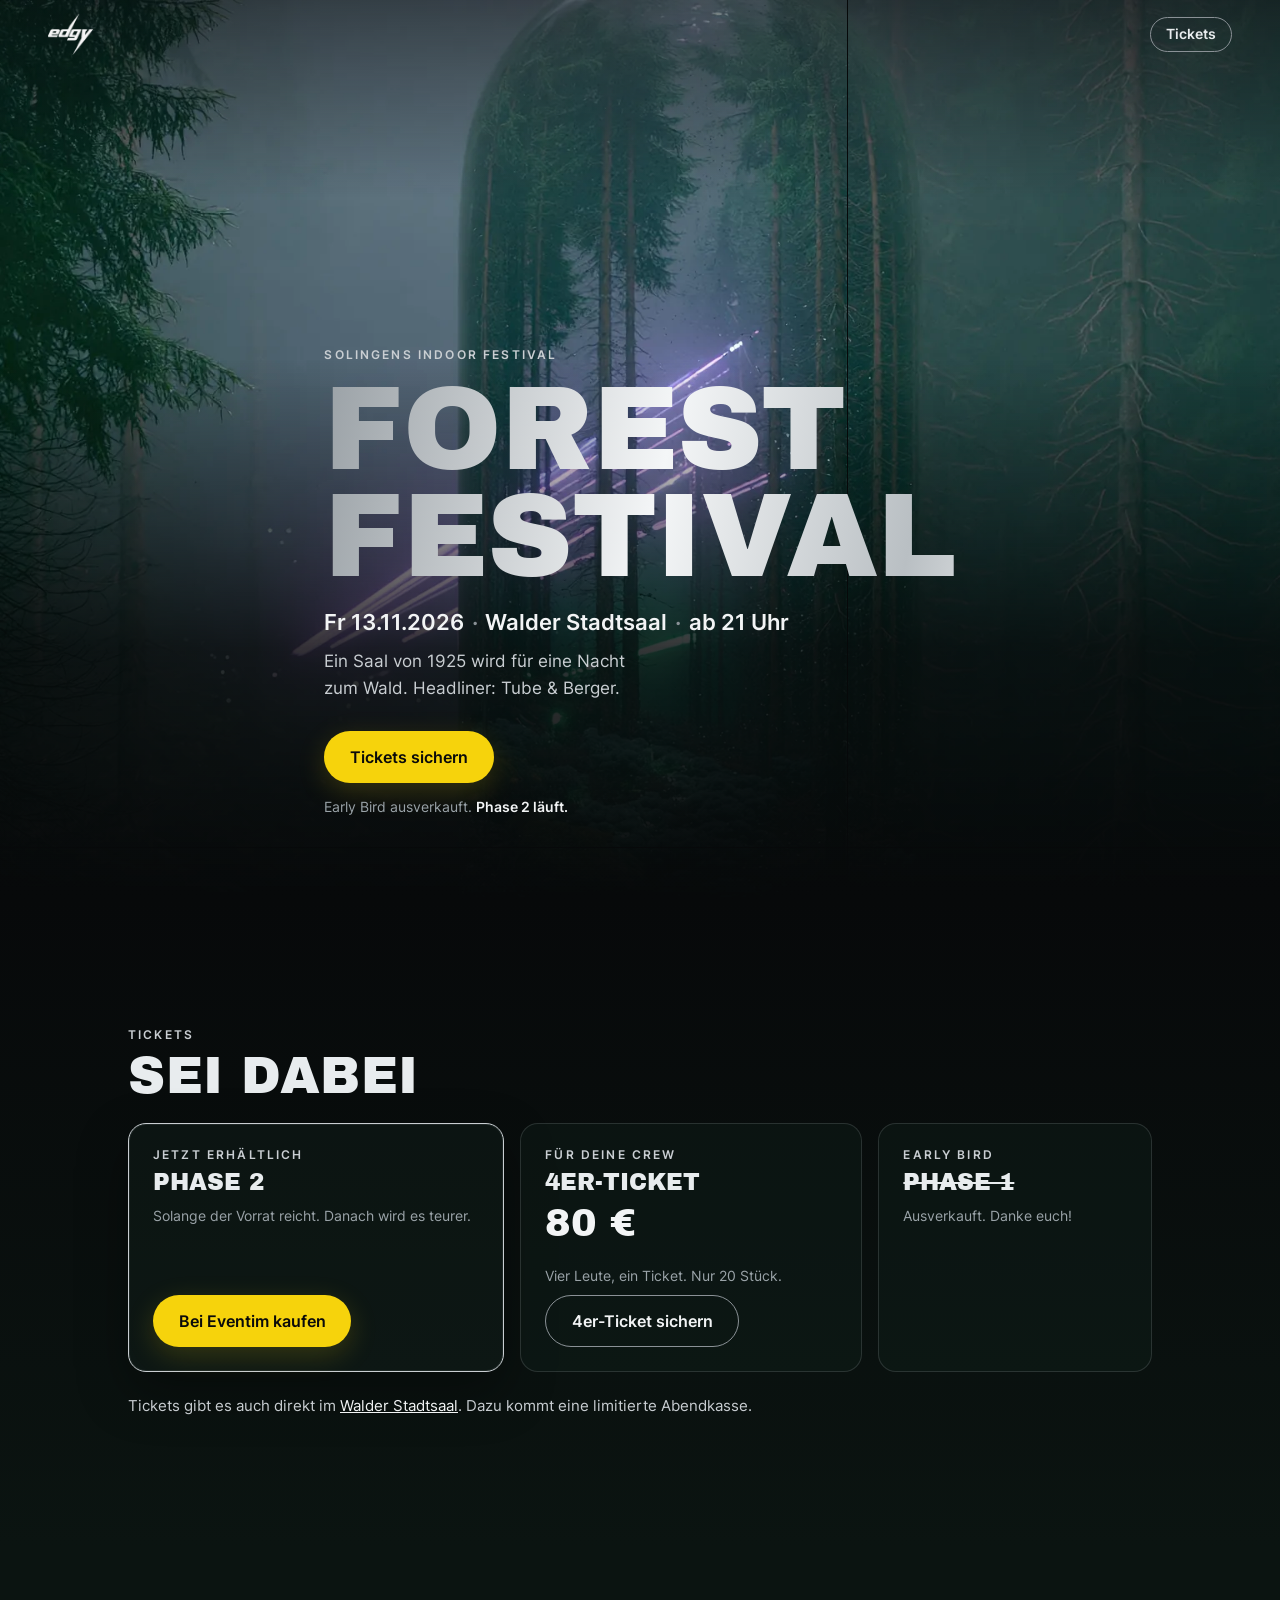
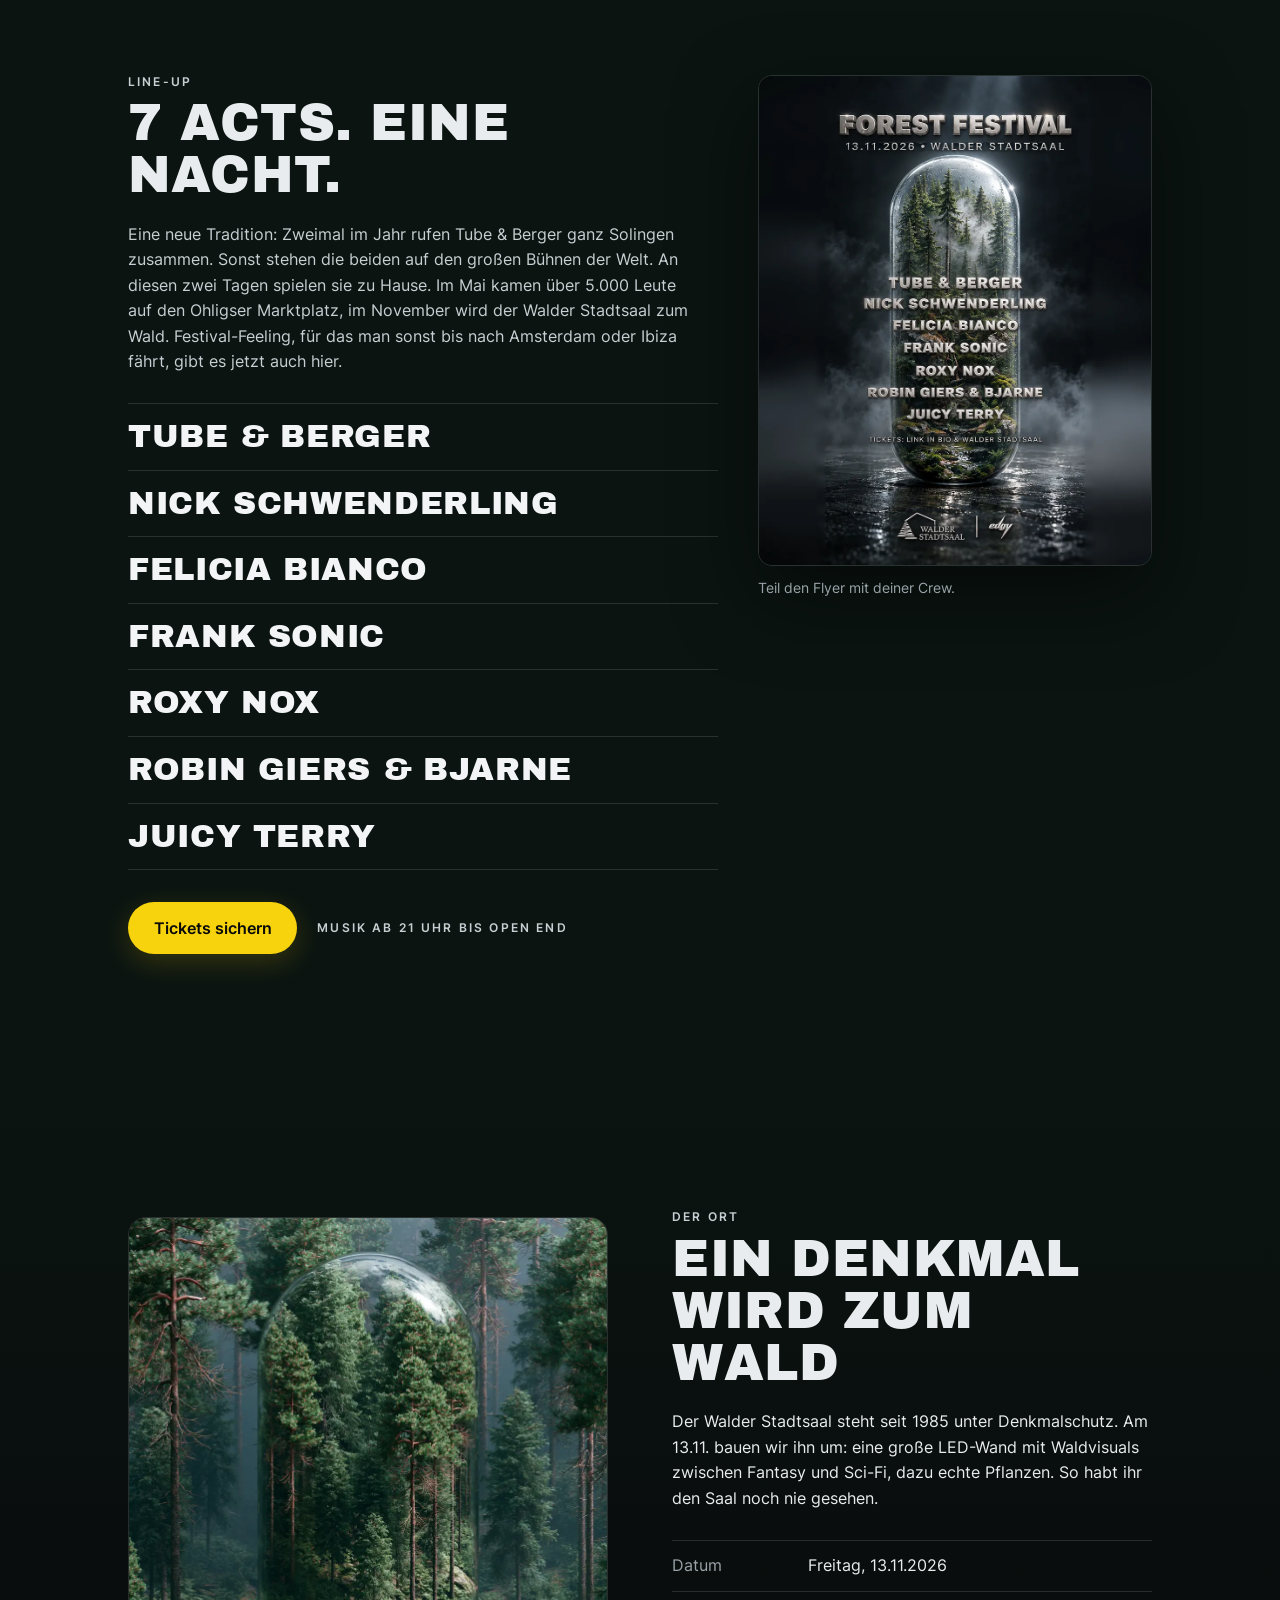
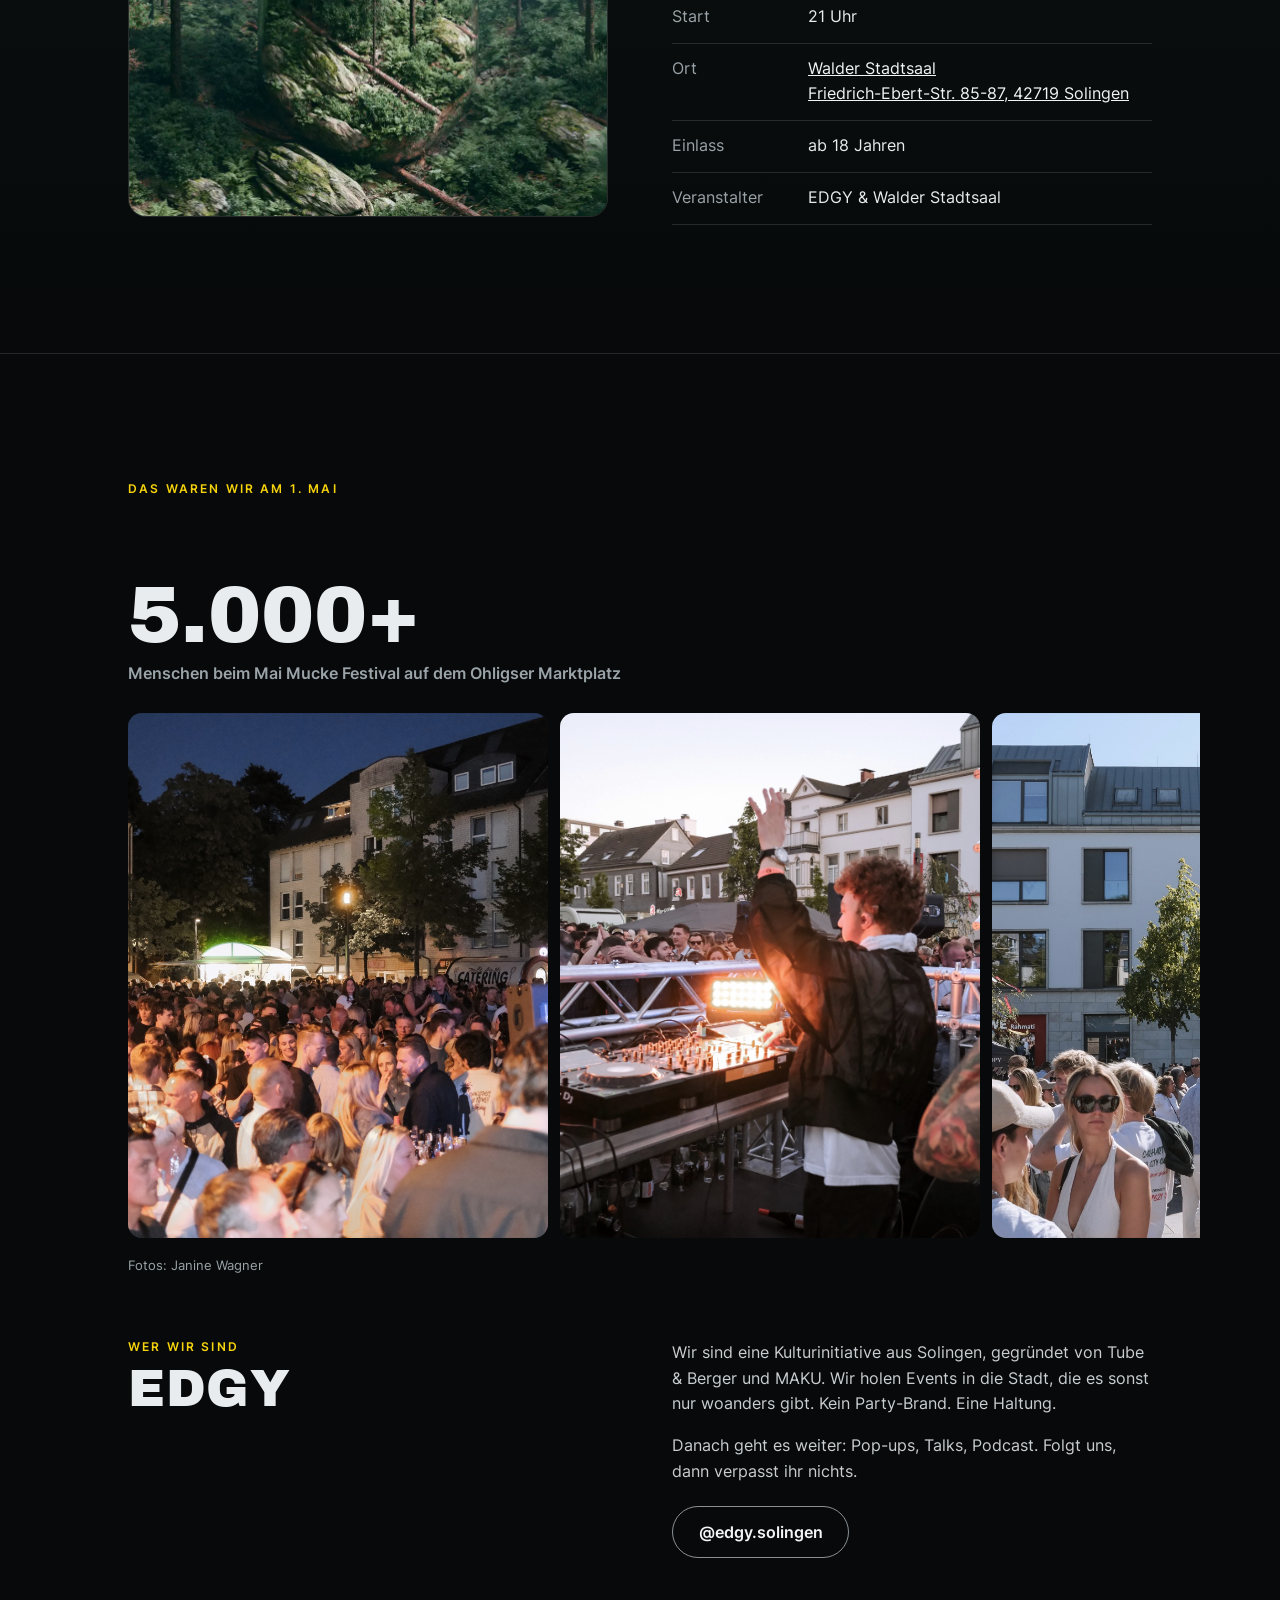
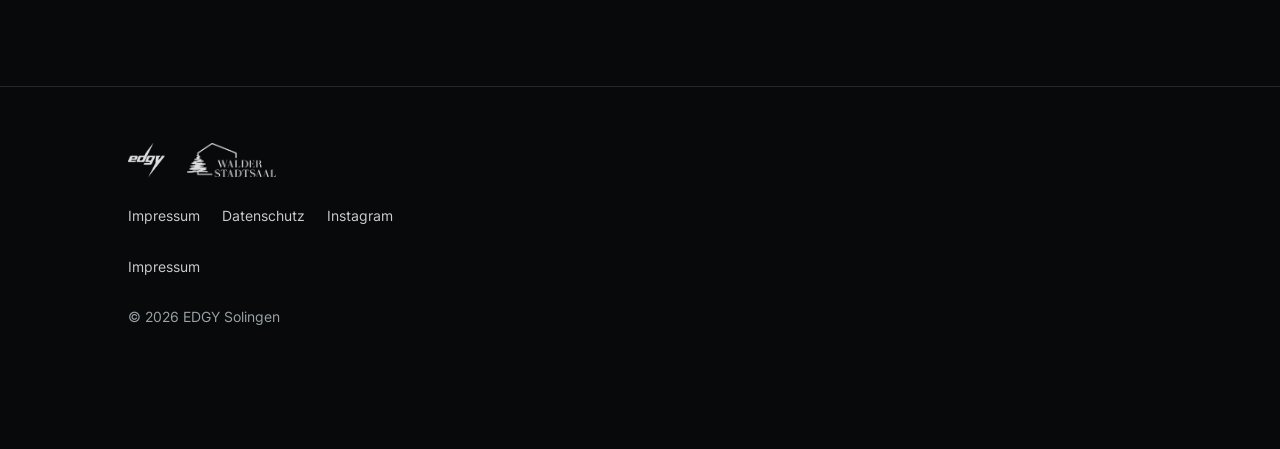
==== commit 4e009eaf: "Live: geschärftes Startbild (Upscayl Remacri 4x, 1920/3200 px), Testordner entfernt" ====
--- a/index.html
+++ b/index.html
@@ -19,7 +19,7 @@
 <meta name="twitter:card" content="summary_large_image">
 <link rel="preload" href="fonts/archivo-black.woff2" as="font" type="font/woff2" crossorigin>
 <link rel="preload" as="image" href="img/forest-hero-m.webp" media="(max-width: 800px)">
-<link rel="preload" as="image" href="img/forest-hero-d.webp" media="(min-width: 801px)">
+<link rel="preload" as="image" type="image/webp" imagesrcset="img/forest-hero-d-1920.webp 1920w, img/forest-hero-d-3200.webp 3200w" imagesizes="100vw" media="(min-width: 801px)">
 <script type="application/ld+json">
 {"@context":"https://schema.org","@type":"MusicEvent",
 "name":"Forest Festival",
@@ -181,8 +181,8 @@
 <!-- HERO -->
 <section class="hero" id="hero">
   <picture>
-    <source media="(min-width: 801px)" srcset="img/forest-hero-d.webp" type="image/webp">
-    <source media="(min-width: 801px)" srcset="img/forest-hero-d.jpg">
+    <source media="(min-width: 801px)" srcset="img/forest-hero-d-1920.webp 1920w, img/forest-hero-d-3200.webp 3200w" sizes="100vw" type="image/webp">
+    <source media="(min-width: 801px)" srcset="img/forest-hero-d-1920.jpg 1920w, img/forest-hero-d-3200.jpg 3200w" sizes="100vw">
     <source srcset="img/forest-hero-m.webp" type="image/webp">
     <img src="img/forest-hero-m.jpg" alt="Nebliger Wald mit leuchtender Glaskapsel" width="1080" height="1929" fetchpriority="high">
   </picture>
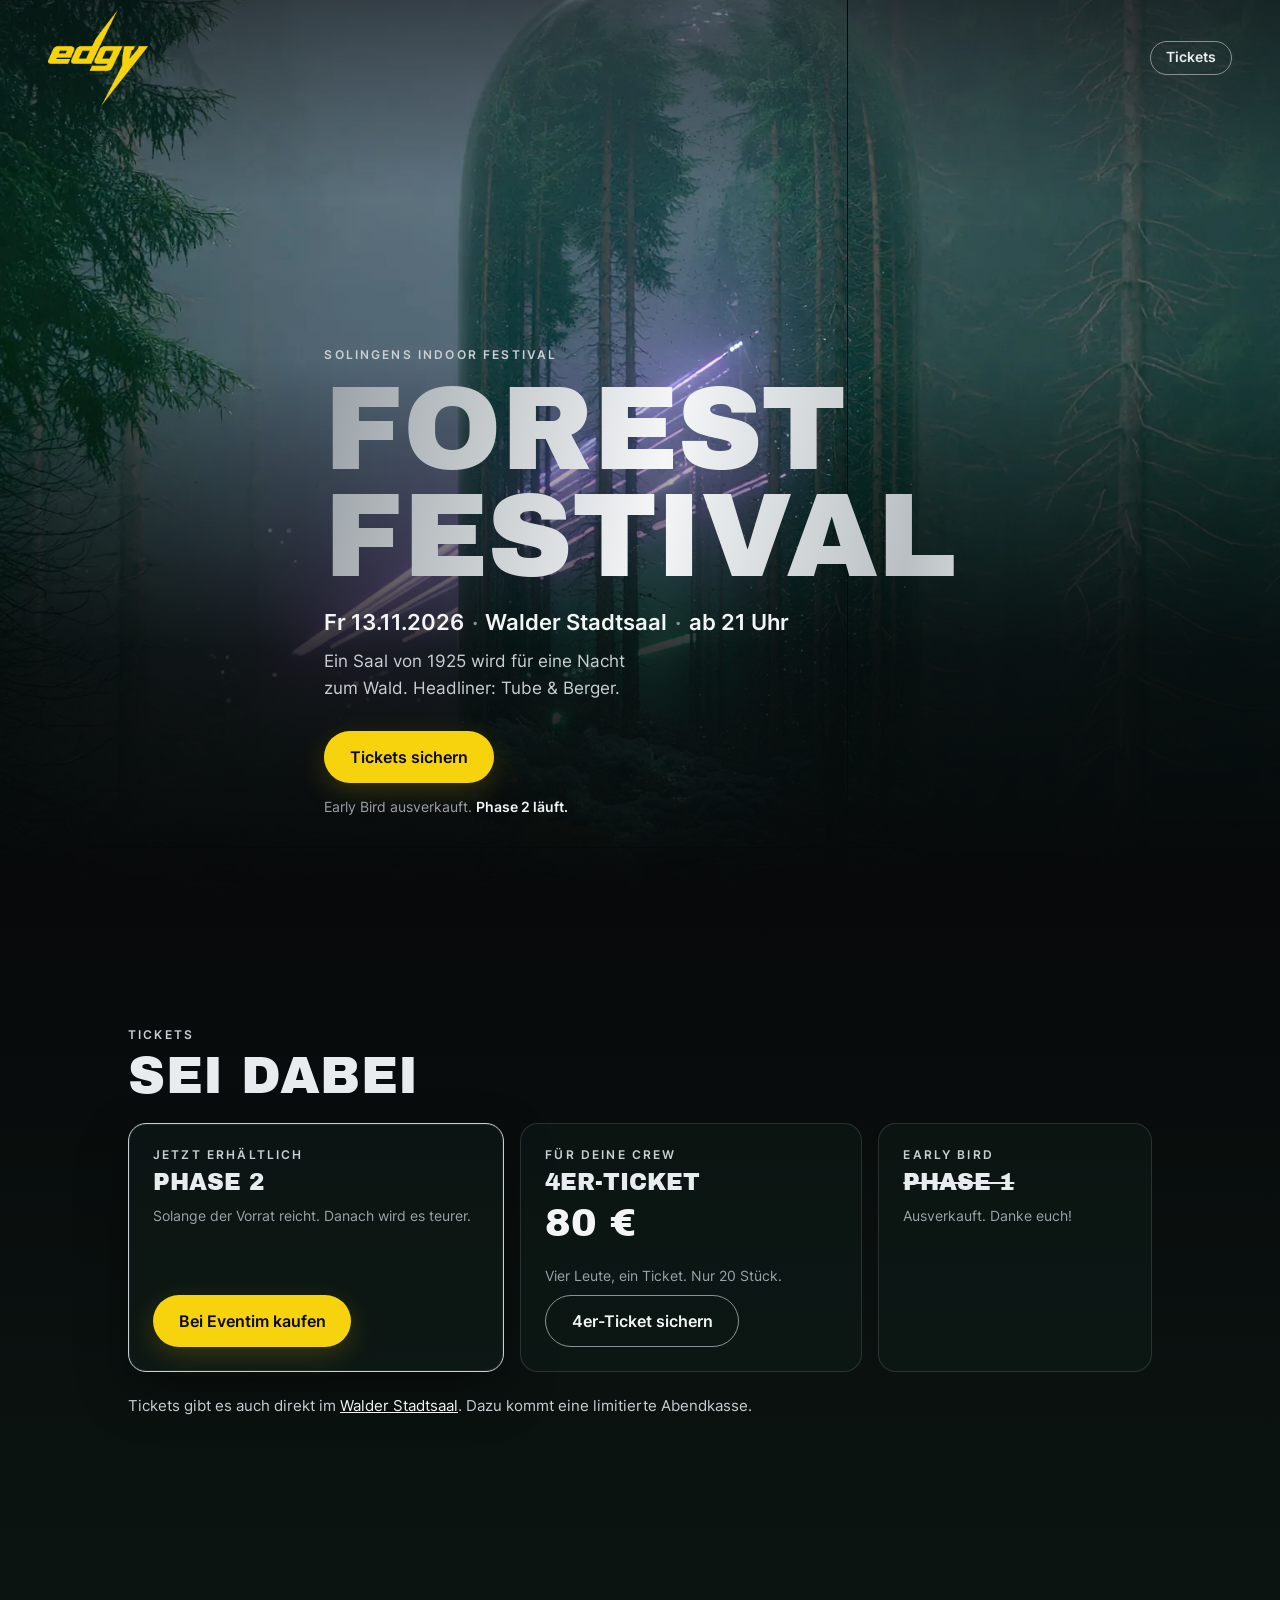
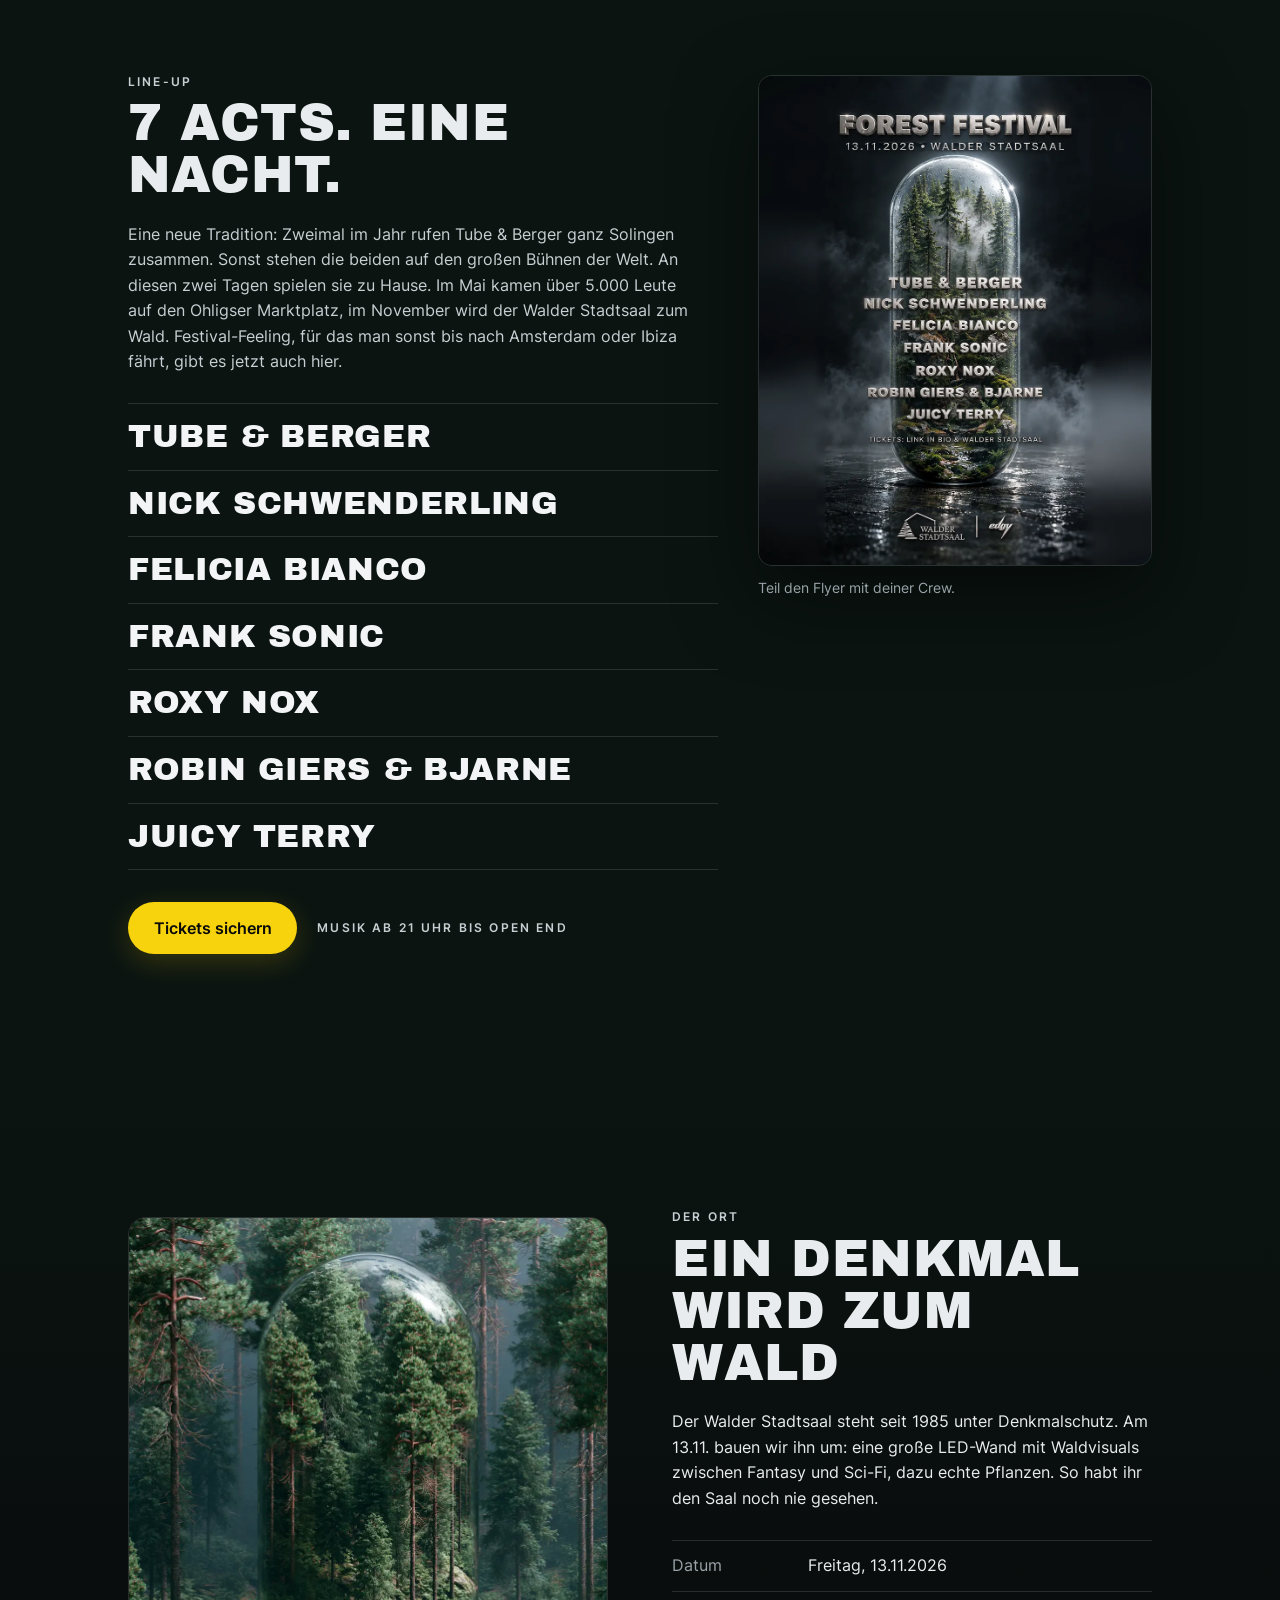
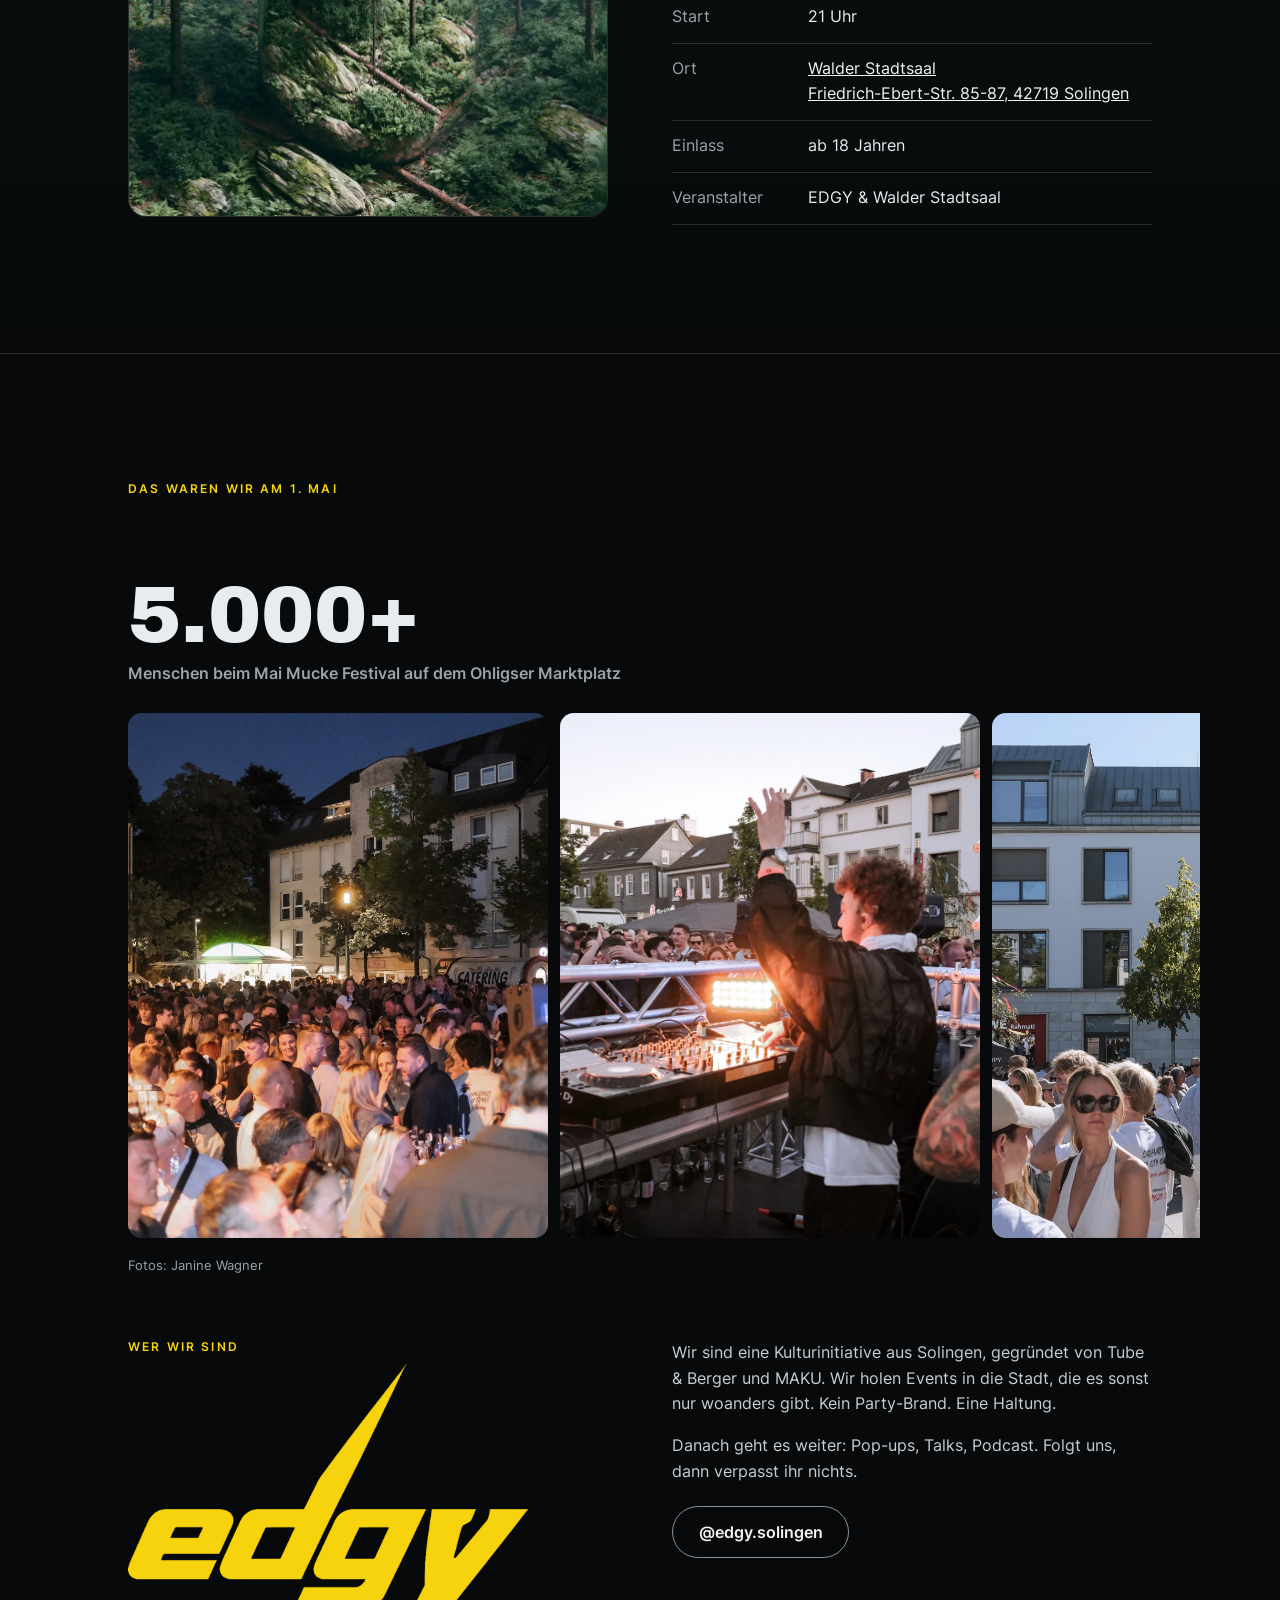
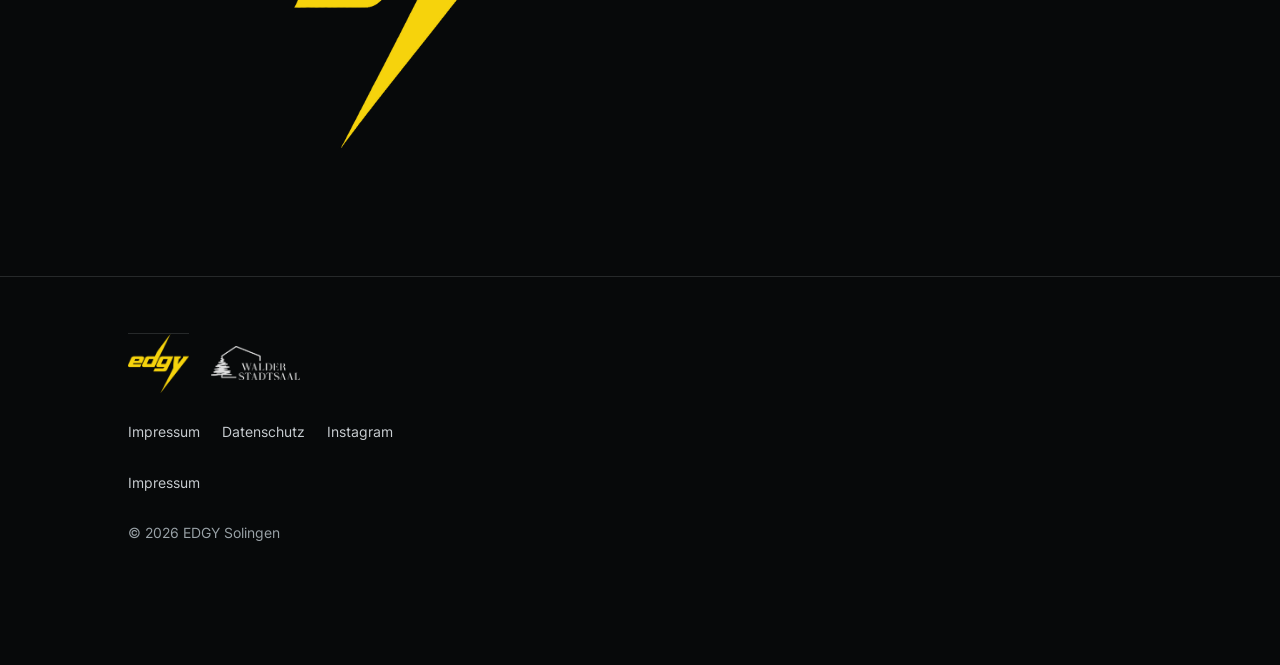
==== commit 1b261e36: "Live: EDGY-Logo gelb und größer (Navigation, Wer wir sind, Footer), Testordner entfernt" ====
--- a/index.html
+++ b/index.html
@@ -68,7 +68,11 @@
 /* NAV */
 .nav{position:fixed;inset:0 0 auto 0;z-index:20;display:flex;align-items:center;justify-content:space-between;padding:14px var(--gutter);transition:background .3s,backdrop-filter .3s}
 .nav.solid{background:rgba(7,9,10,.78);backdrop-filter:blur(10px);-webkit-backdrop-filter:blur(10px);border-bottom:1px solid var(--line)}
-.nav img{height:clamp(30px,3.2vw,42px);width:auto}
+.nav{padding-top:10px;padding-bottom:10px}
+.nav img{height:clamp(78px,7.5vw,108px);width:auto;transition:height .3s}
+.nav.solid img{height:clamp(52px,4.8vw,66px)}
+.about .logo-big{margin:.6rem 0 0}
+.about .logo-big img{width:clamp(220px,42vw,400px);height:auto}
 .nav a.tix{font:600 .85rem/1 var(--body);text-decoration:none;padding:.7em 1.1em;border:1px solid var(--silver-500);border-radius:999px}
 
 /* HERO */
@@ -149,6 +153,7 @@
 footer{border-top:1px solid var(--line);padding:56px 0 120px;color:var(--muted);font-size:.88rem}
 footer .logos{display:flex;align-items:center;gap:22px;margin-bottom:28px}
 footer .logos img{height:34px;width:auto;opacity:.9}
+footer .logos img.edgy{height:60px;opacity:1}
 footer .links{display:flex;flex-wrap:wrap;gap:8px 22px;margin-bottom:28px}
 footer .links a{text-decoration:none;color:var(--silver-300)}
 details.impressum summary{cursor:pointer;color:var(--silver-300);list-style:none}
@@ -173,7 +178,7 @@
 <body>
 
 <header class="nav" id="nav">
-  <a href="#top" aria-label="EDGY Startseite"><img src="img/logo-edgy.png" alt="EDGY" width="400" height="368"></a>
+  <a href="#top" aria-label="EDGY Startseite"><picture><source srcset="img/edgy-logo-280.webp 280w, img/edgy-logo-560.webp 560w" sizes="112px" type="image/webp"><img src="img/edgy-logo-280.png" srcset="img/edgy-logo-280.png 280w, img/edgy-logo-560.png 560w" sizes="112px" alt="EDGY" width="280" height="269"></picture></a>
   <a class="tix" href="#tickets">Tickets</a>
 </header>
 
@@ -337,7 +342,7 @@
     <div class="about">
       <div>
         <p class="label rv">Wer wir sind</p>
-        <h2 class="rv">EDGY</h2>
+        <h2 class="rv logo-big"><picture><source srcset="img/edgy-logo-560.webp 560w, img/edgy-logo-1038.webp 1038w" sizes="(min-width: 900px) 400px, 42vw" type="image/webp"><img src="img/edgy-logo-560.png" srcset="img/edgy-logo-560.png 560w, img/edgy-logo-1038.png 1038w" sizes="(min-width: 900px) 400px, 42vw" alt="EDGY" width="560" height="538" loading="lazy"></picture></h2>
       </div>
       <div>
         <p class="rv">Wir sind eine Kulturinitiative aus Solingen, gegründet von Tube &amp; Berger und MAKU. Wir holen Events in die Stadt, die es sonst nur woanders gibt. Kein Party-Brand. Eine Haltung.</p>
@@ -354,7 +359,7 @@
 <footer>
   <div class="wrap">
     <div class="logos">
-      <img src="img/logo-edgy.png" alt="EDGY" width="400" height="368" loading="lazy">
+      <img class="edgy" src="img/edgy-logo-280.png" alt="EDGY" width="280" height="269" loading="lazy">
       <img src="img/logo-stadtsaal.png" alt="Walder Stadtsaal" width="400" height="153" loading="lazy">
     </div>
     <nav class="links" aria-label="Rechtliches">
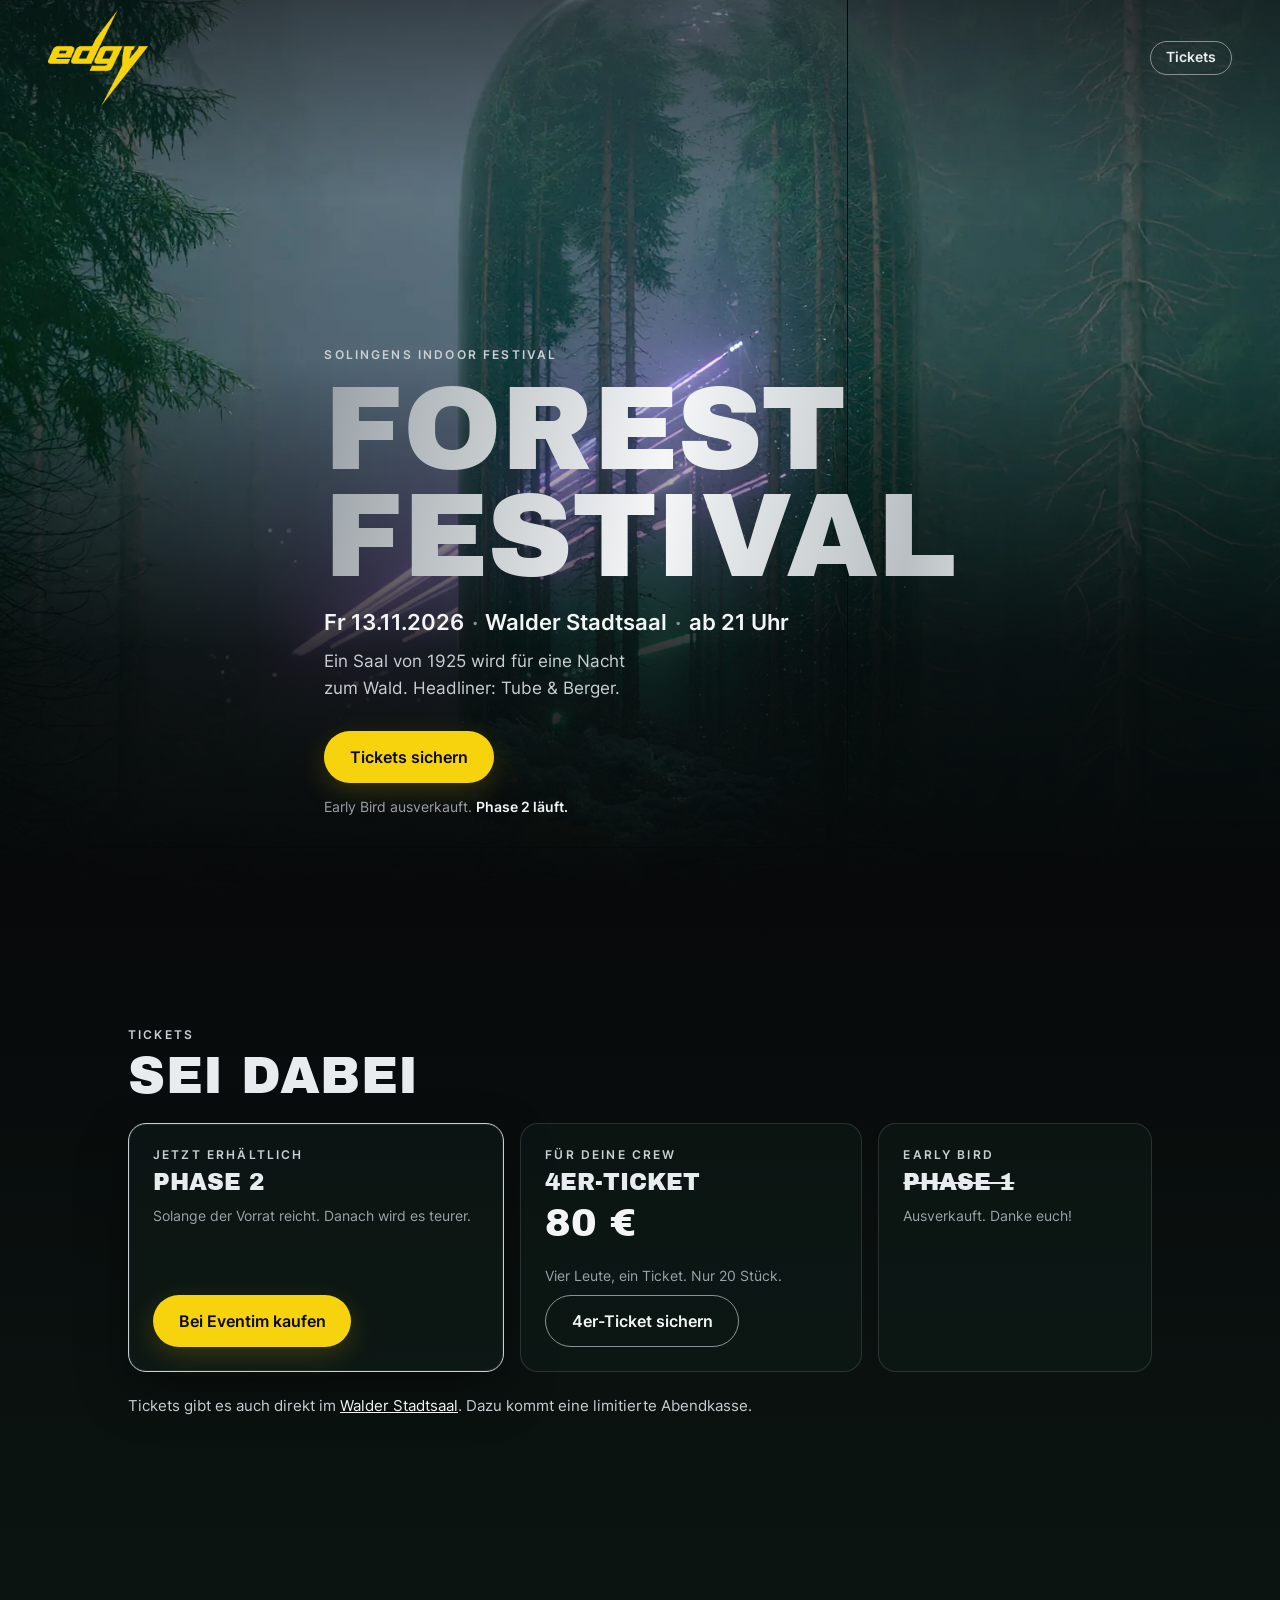
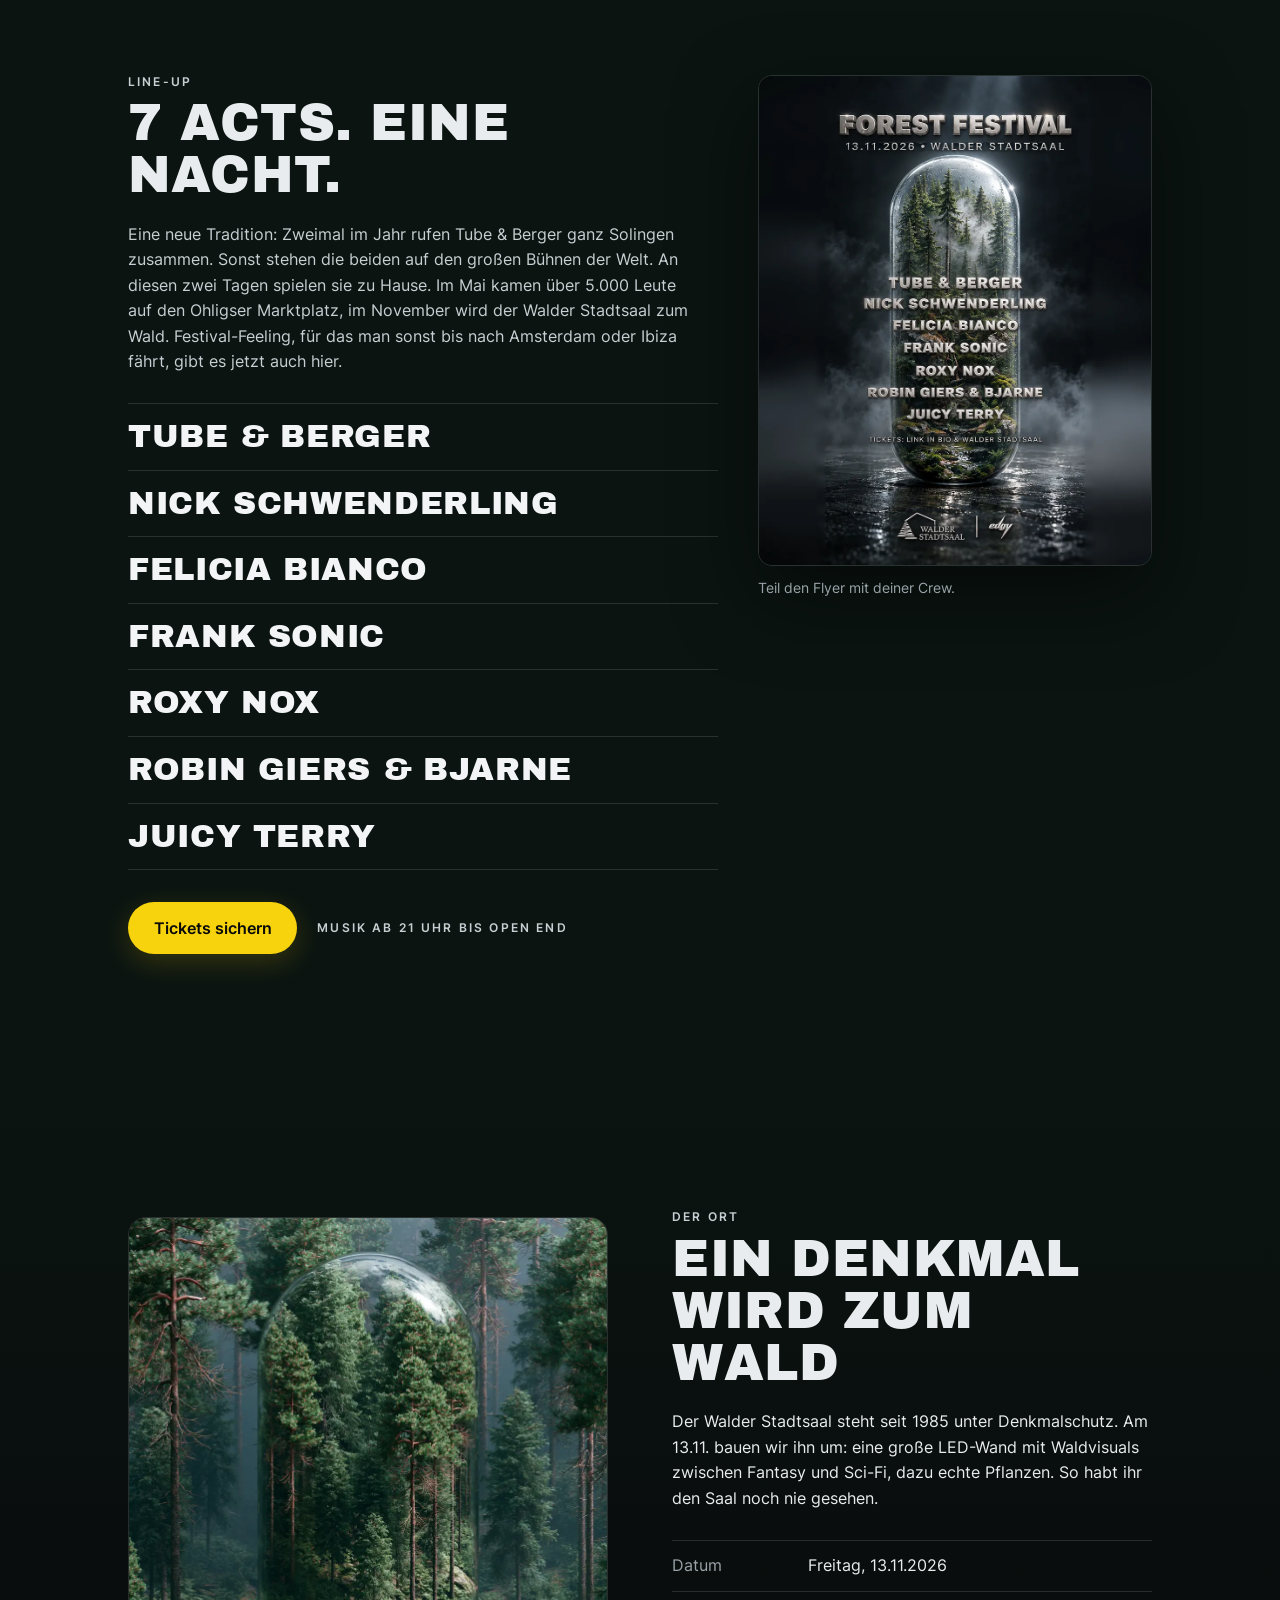
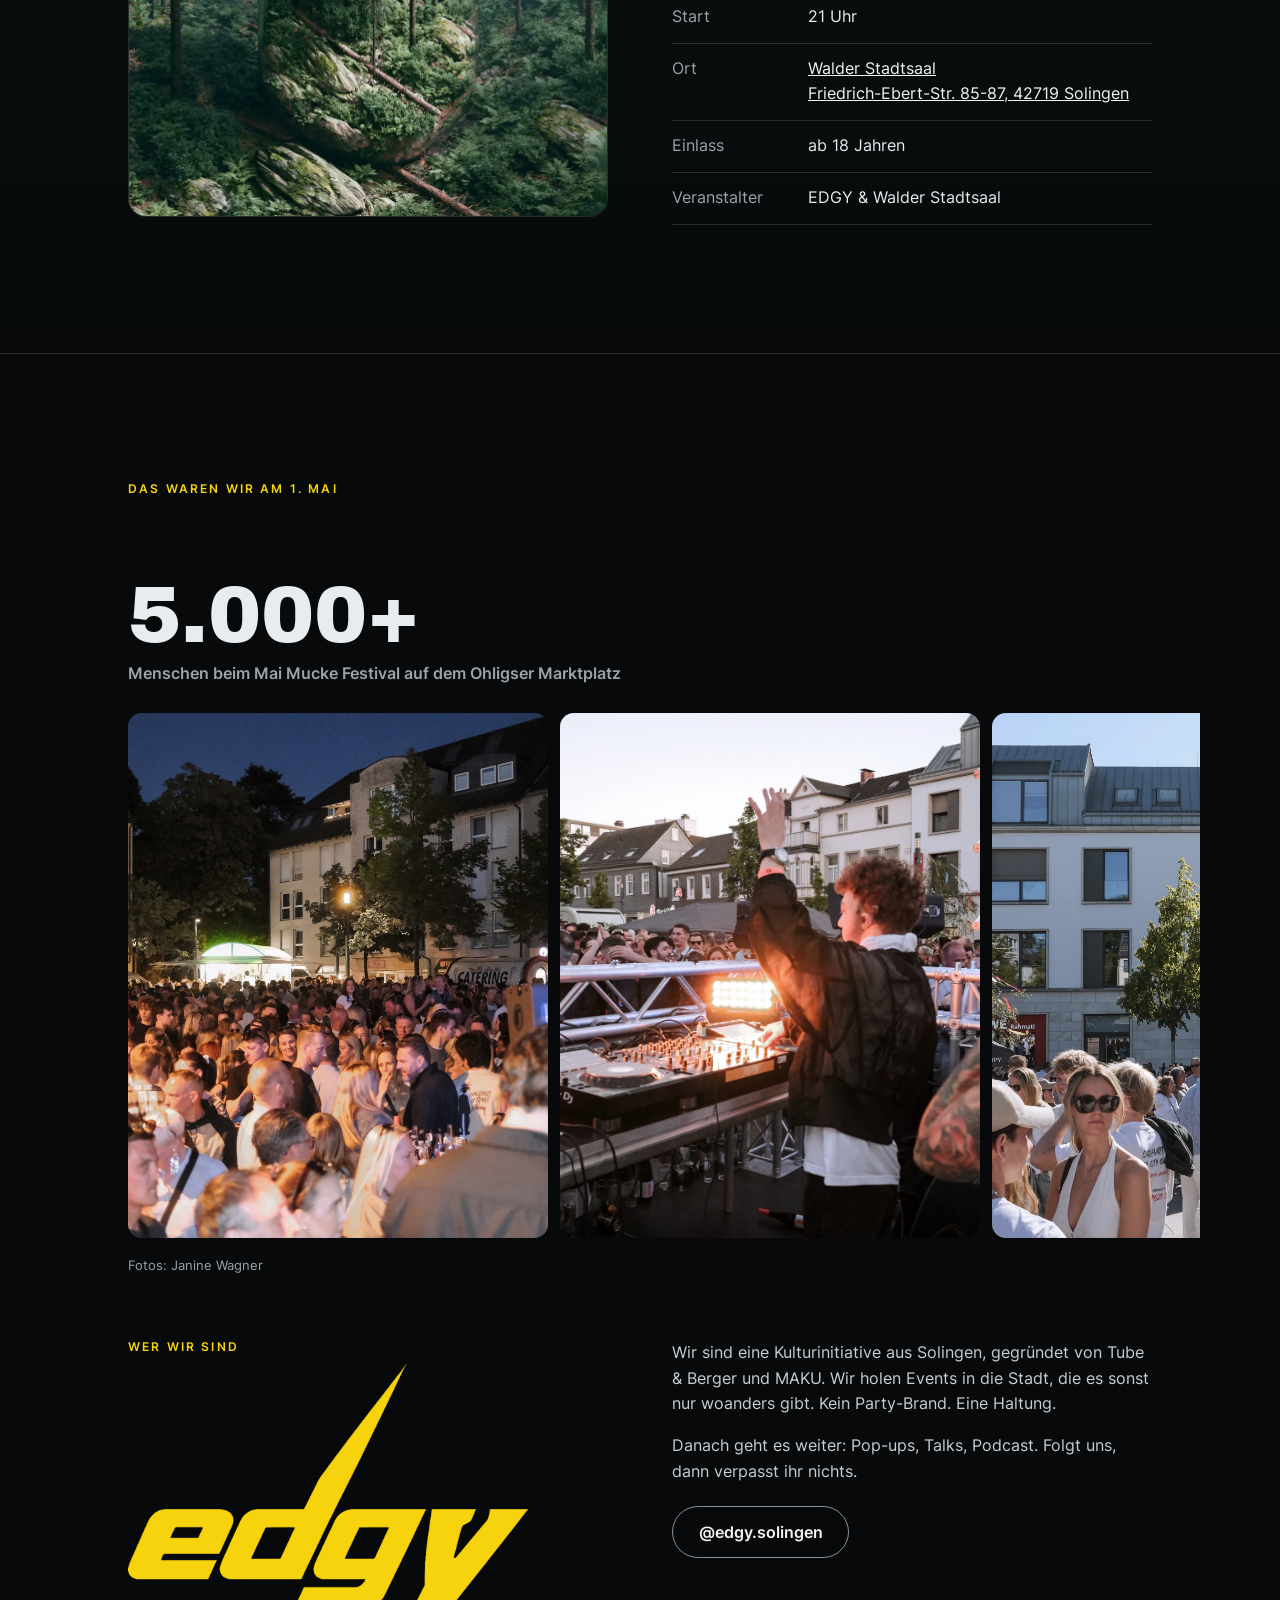
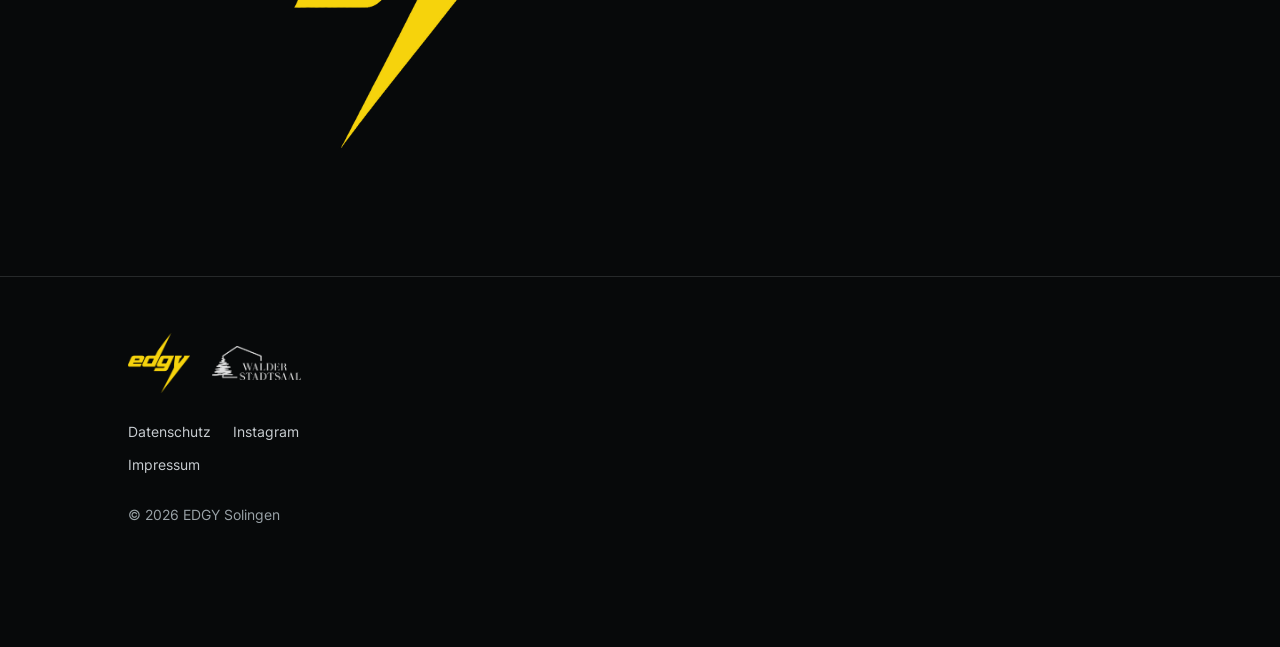
==== commit f495d06c: "Live: Fußzeile mit nur einem Impressum, Strich über dem Logo entfernt" ====
--- a/index.html
+++ b/index.html
@@ -153,8 +153,8 @@
 footer{border-top:1px solid var(--line);padding:56px 0 120px;color:var(--muted);font-size:.88rem}
 footer .logos{display:flex;align-items:center;gap:22px;margin-bottom:28px}
 footer .logos img{height:34px;width:auto;opacity:.9}
-footer .logos img.edgy{height:60px;opacity:1}
-footer .links{display:flex;flex-wrap:wrap;gap:8px 22px;margin-bottom:28px}
+footer .logos img.edgy-mark{height:60px;opacity:1}
+footer .links{display:flex;flex-wrap:wrap;gap:8px 22px;margin-bottom:10px}
 footer .links a{text-decoration:none;color:var(--silver-300)}
 details.impressum summary{cursor:pointer;color:var(--silver-300);list-style:none}
 details.impressum summary::-webkit-details-marker{display:none}
@@ -359,11 +359,10 @@
 <footer>
   <div class="wrap">
     <div class="logos">
-      <img class="edgy" src="img/edgy-logo-280.png" alt="EDGY" width="280" height="269" loading="lazy">
+      <img class="edgy-mark" src="img/edgy-logo-280.png" alt="EDGY" width="280" height="269" loading="lazy">
       <img src="img/logo-stadtsaal.png" alt="Walder Stadtsaal" width="400" height="153" loading="lazy">
     </div>
     <nav class="links" aria-label="Rechtliches">
-      <a href="#impressum" onclick="document.getElementById('impressum').open=true">Impressum</a>
       <a href="datenschutz.html">Datenschutz</a>
       <a href="https://www.instagram.com/edgy.solingen">Instagram</a>
     </nav>
